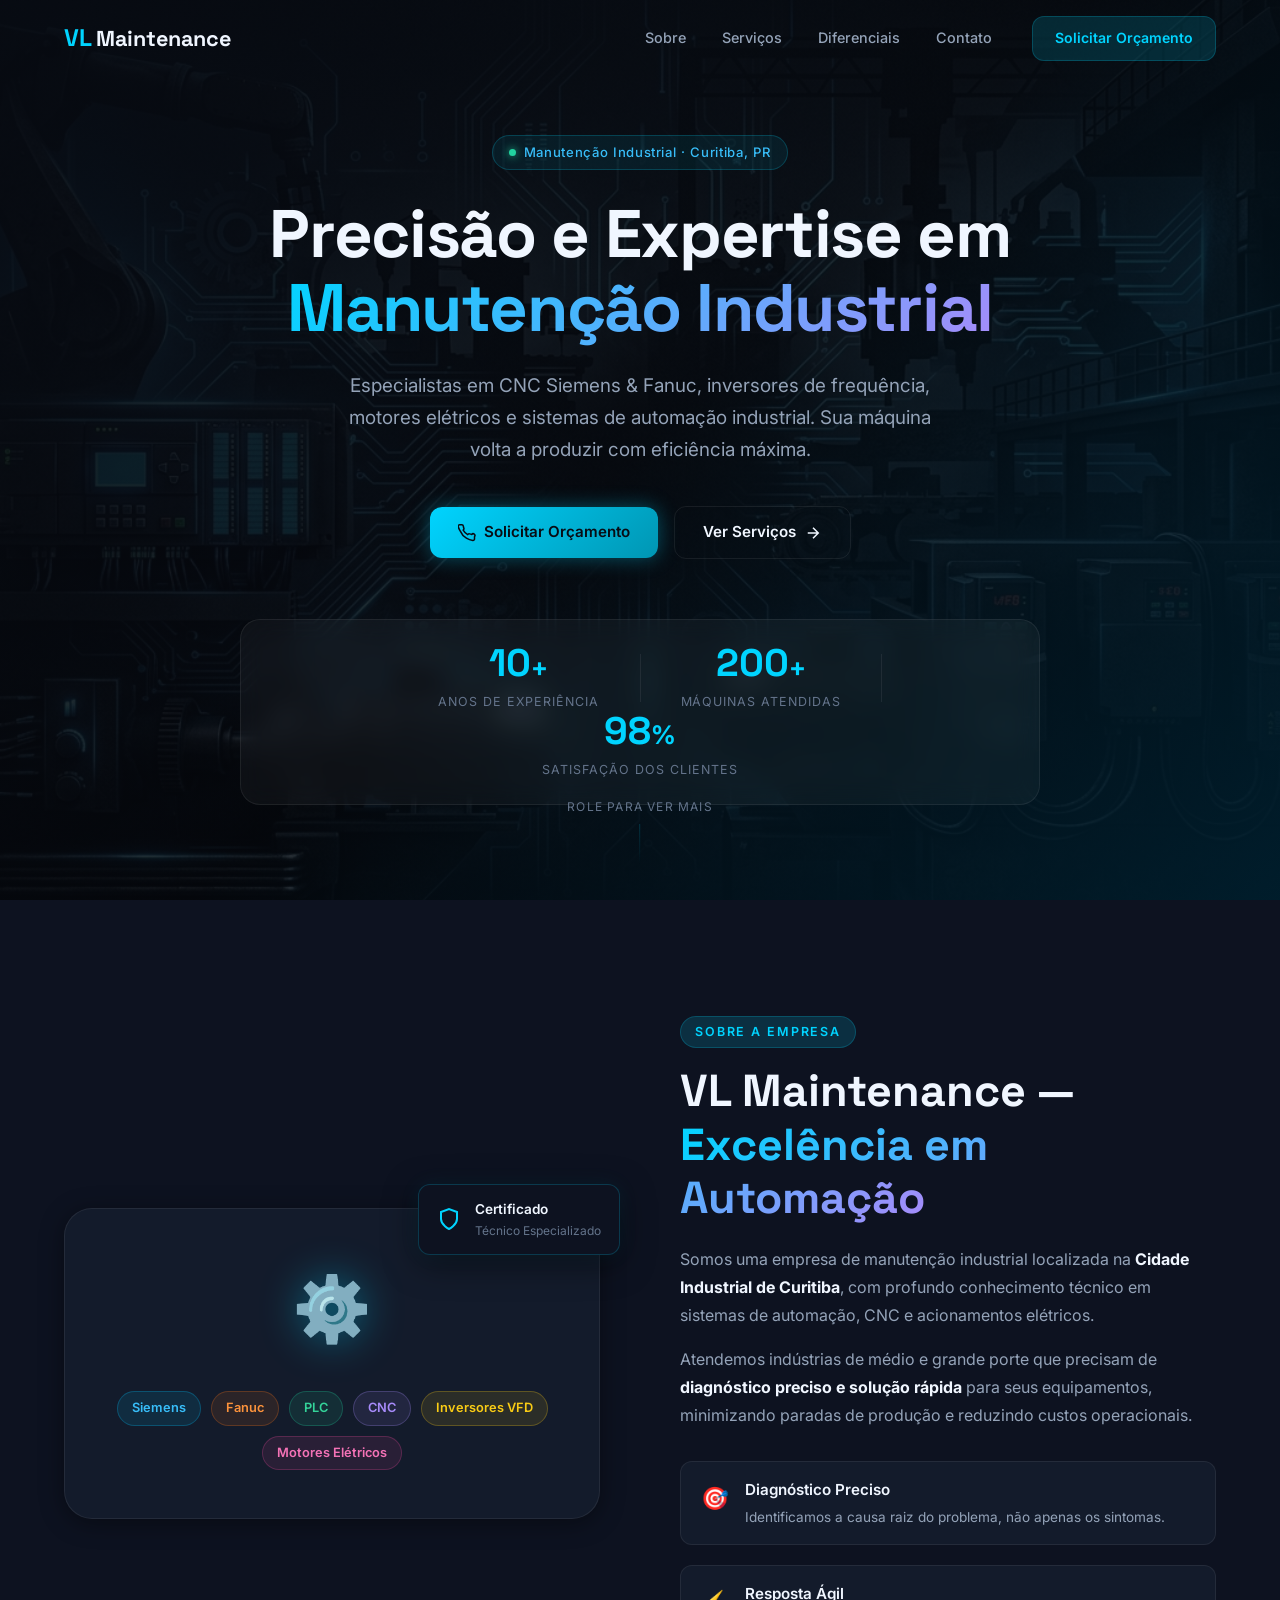
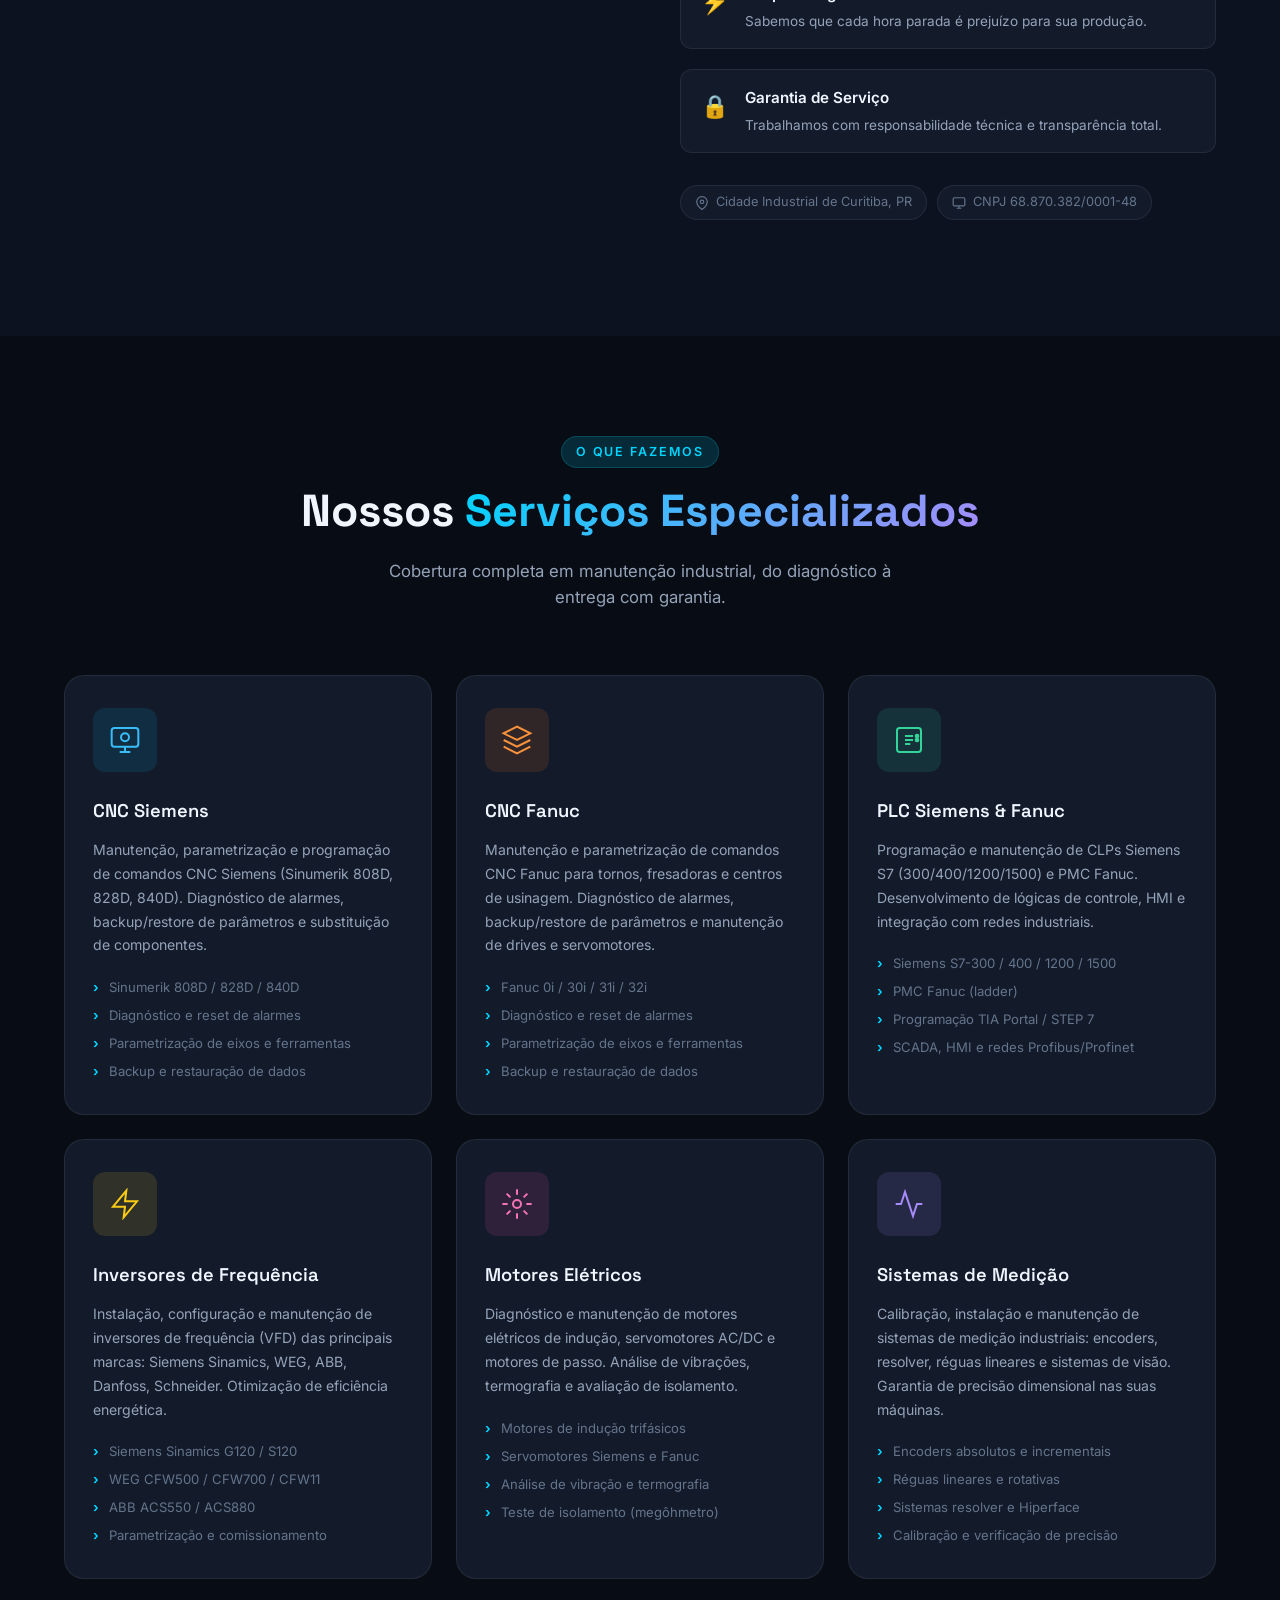
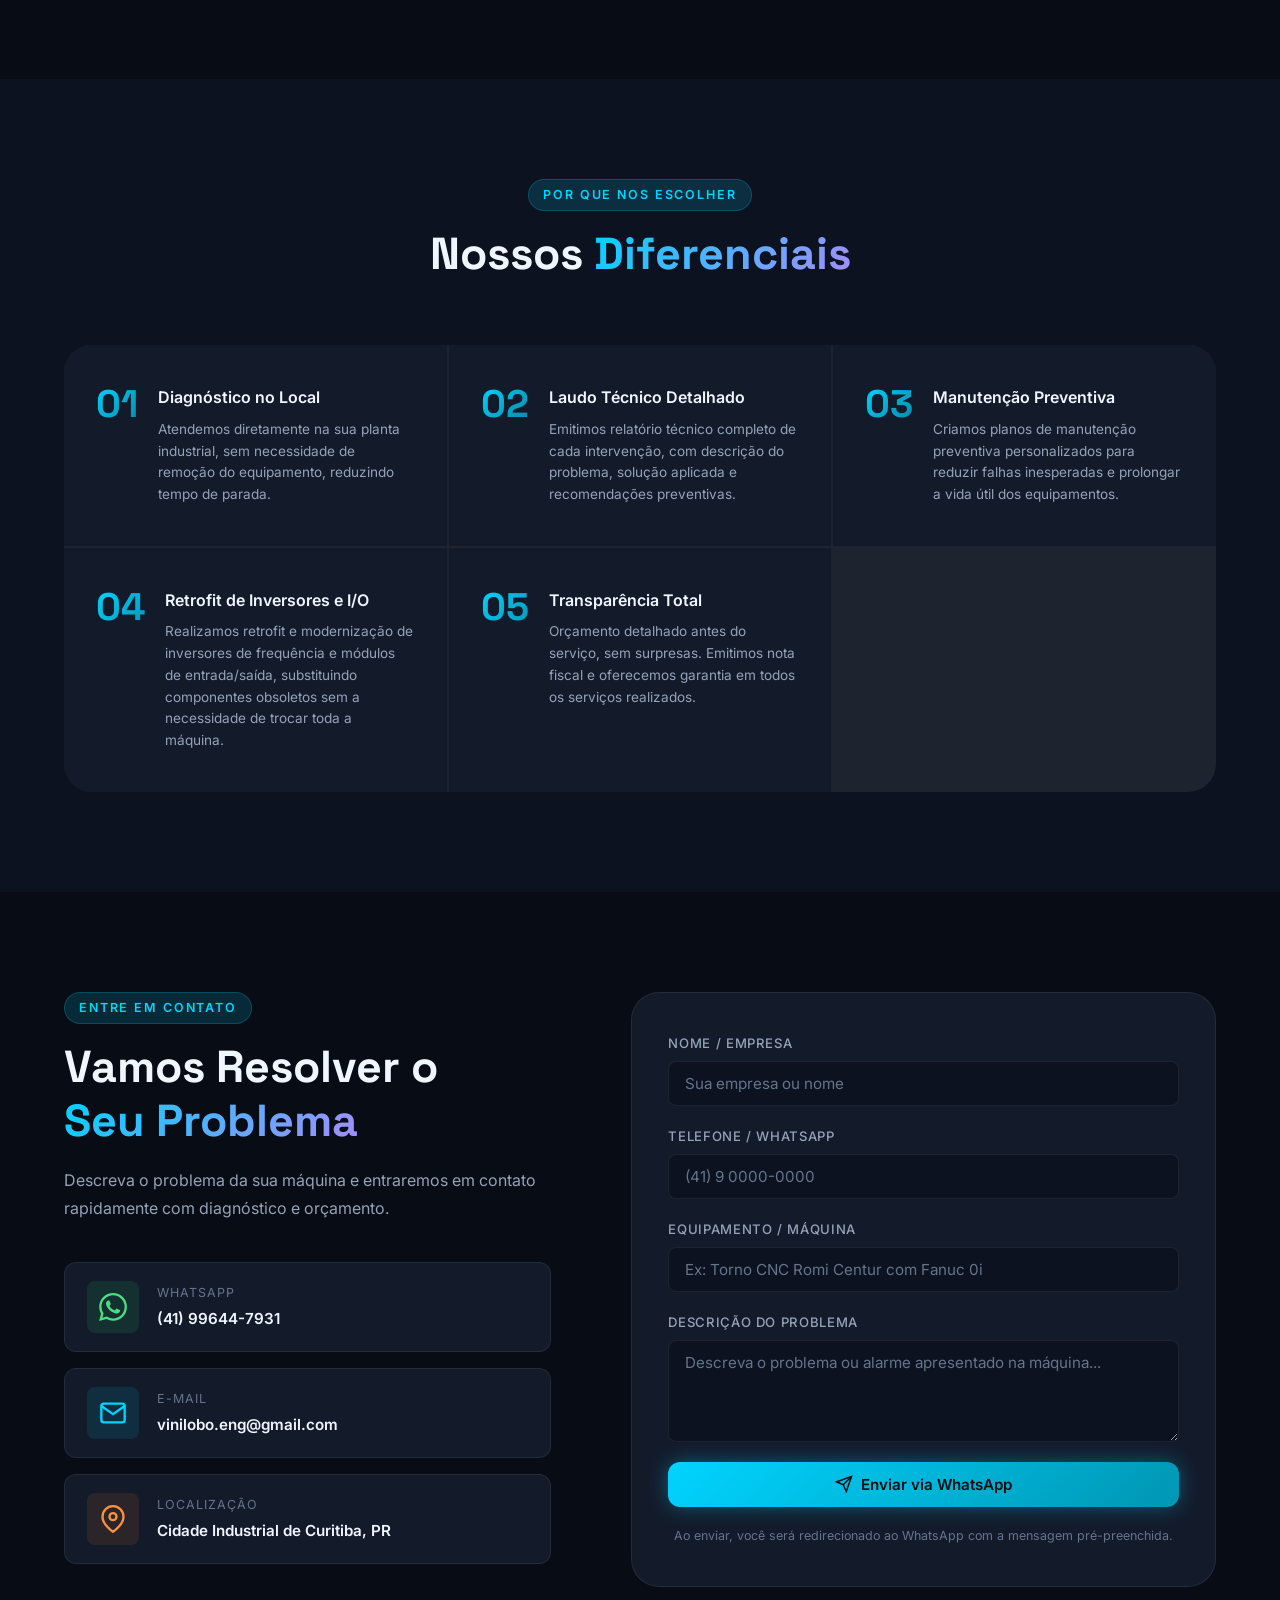
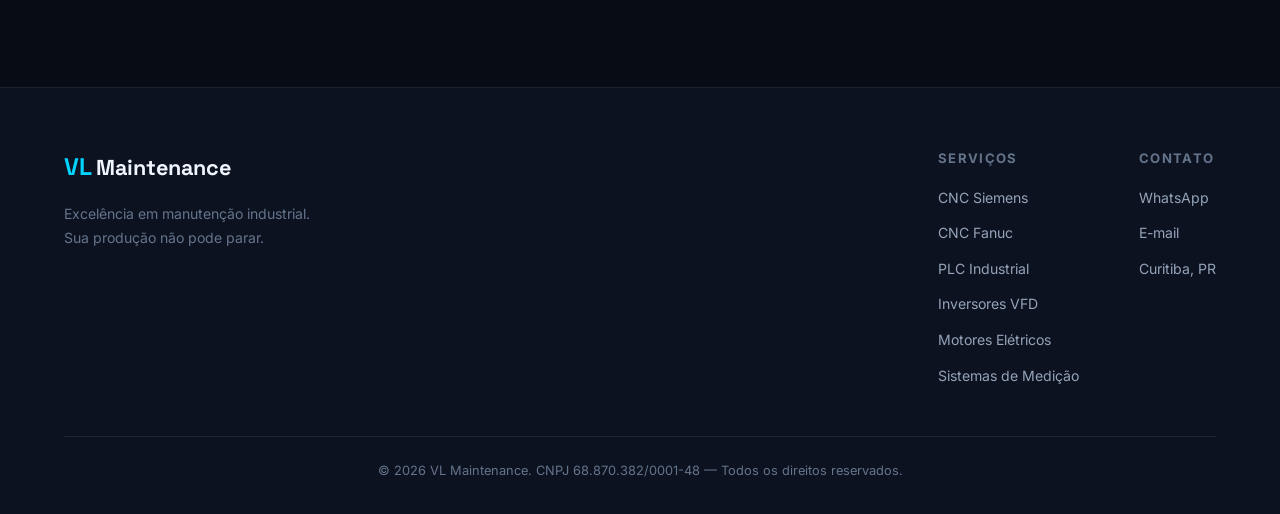
==== index.html @ c170f397 "Add files via upload" ====
<!DOCTYPE html>
<html lang="pt-BR">
<head>
  <meta charset="UTF-8" />
  <meta name="viewport" content="width=device-width, initial-scale=1.0" />
  <title>VL Maintenance | Manutenção Industrial Especializada em Curitiba</title>
  <meta name="description" content="VL Maintenance oferece manutenção industrial especializada em Curitiba-PR: CNC Siemens e Fanuc, inversores de frequência, motores elétricos, sistemas de medição e PLCs industriais." />
  <link rel="preconnect" href="https://fonts.googleapis.com" />
  <link rel="preconnect" href="https://fonts.gstatic.com" crossorigin />
  <link href="https://fonts.googleapis.com/css2?family=Inter:wght@300;400;500;600;700;800;900&family=Space+Grotesk:wght@400;500;600;700&display=swap" rel="stylesheet" />
  <link rel="stylesheet" href="style.css" />
</head>
<body>

  <!-- ===== NAVBAR ===== -->
  <nav id="navbar" class="navbar">
    <div class="nav-container">
      <a href="#home" class="nav-logo">
        <span class="logo-vl">VL</span><span class="logo-maintenance">Maintenance</span>
      </a>
      <ul class="nav-links" id="nav-links">
        <li><a href="#sobre" class="nav-link">Sobre</a></li>
        <li><a href="#servicos" class="nav-link">Serviços</a></li>
        <li><a href="#diferenciais" class="nav-link">Diferenciais</a></li>
        <li><a href="#contato" class="nav-link">Contato</a></li>
      </ul>
      <a href="#contato" class="btn btn-nav">Solicitar Orçamento</a>
      <button class="hamburger" id="hamburger" aria-label="Menu">
        <span></span><span></span><span></span>
      </button>
    </div>
  </nav>

  <!-- ===== HERO ===== -->
  <section id="home" class="hero">
    <div class="hero-bg"></div>
    <div class="hero-overlay"></div>
    <div class="hero-particles" id="particles"></div>
    <div class="hero-content">
      <div class="hero-badge">
        <span class="badge-dot"></span>
        Manutenção Industrial · Curitiba, PR
      </div>
      <h1 class="hero-title">
        Precisão e Expertise em<br />
        <span class="gradient-text">Manutenção Industrial</span>
      </h1>
      <p class="hero-subtitle">
        Especialistas em CNC Siemens &amp; Fanuc, inversores de frequência, motores elétricos
        e sistemas de automação industrial. Sua máquina volta a produzir com eficiência máxima.
      </p>
      <div class="hero-cta">
        <a href="#contato" class="btn btn-primary" id="btn-orcamento">
          <svg width="18" height="18" viewBox="0 0 24 24" fill="none" stroke="currentColor" stroke-width="2"><path d="M22 16.92v3a2 2 0 01-2.18 2 19.79 19.79 0 01-8.63-3.07A19.5 19.5 0 013.07 9.5 19.79 19.79 0 01.14 3.07 2 2 0 012.11 1h3a2 2 0 012 1.72c.127.96.361 1.903.7 2.81a2 2 0 01-.45 2.11L6.91 8.09a16 16 0 006 6l.45-.45a2 2 0 012.11-.45c.907.339 1.85.573 2.81.7A2 2 0 0122 16.92z"/></svg>
          Solicitar Orçamento
        </a>
        <a href="#servicos" class="btn btn-ghost" id="btn-servicos">
          Ver Serviços
          <svg width="18" height="18" viewBox="0 0 24 24" fill="none" stroke="currentColor" stroke-width="2"><path d="M5 12h14M12 5l7 7-7 7"/></svg>
        </a>
      </div>
      <div class="hero-stats">
        <div class="stat-item">
          <span class="stat-number" data-target="10">0</span><span class="stat-suffix">+</span>
          <span class="stat-label">Anos de Experiência</span>
        </div>
        <div class="stat-divider"></div>
        <div class="stat-item">
          <span class="stat-number" data-target="200">0</span><span class="stat-suffix">+</span>
          <span class="stat-label">Máquinas Atendidas</span>
        </div>
        <div class="stat-divider"></div>
        <div class="stat-item">
          <span class="stat-number" data-target="98">0</span><span class="stat-suffix">%</span>
          <span class="stat-label">Satisfação dos Clientes</span>
        </div>
      </div>
    </div>
    <div class="hero-scroll-indicator">
      <span>Role para ver mais</span>
      <div class="scroll-arrow"></div>
    </div>
  </section>

  <!-- ===== SOBRE ===== -->
  <section id="sobre" class="section sobre-section">
    <div class="container">
      <div class="sobre-grid">
        <div class="sobre-visual">
          <div class="sobre-card-main">
            <div class="sobre-icon-big">⚙️</div>
            <div class="sobre-expertise-tags">
              <span class="tag tag-siemens">Siemens</span>
              <span class="tag tag-fanuc">Fanuc</span>
              <span class="tag tag-plc">PLC</span>
              <span class="tag tag-cnc">CNC</span>
              <span class="tag tag-vfd">Inversores VFD</span>
              <span class="tag tag-motor">Motores Elétricos</span>
            </div>
          </div>
          <div class="sobre-card-floating card-float-1">
            <svg width="24" height="24" viewBox="0 0 24 24" fill="none" stroke="#00d4ff" stroke-width="2"><path d="M12 22s8-4 8-10V5l-8-3-8 3v7c0 6 8 10 8 10z"/></svg>
            <div>
              <div class="float-title">Certificado</div>
              <div class="float-sub">Técnico Especializado</div>
            </div>
          </div>

        </div>

        <div class="sobre-content">
          <div class="section-label">Sobre a Empresa</div>
          <h2 class="section-title">VL Maintenance —<br /><span class="gradient-text">Excelência em Automação</span></h2>
          <p class="sobre-text">
            Somos uma empresa de manutenção industrial localizada na <strong>Cidade Industrial de Curitiba</strong>, 
            com profundo conhecimento técnico em sistemas de automação, CNC e acionamentos elétricos.
          </p>
          <p class="sobre-text">
            Atendemos indústrias de médio e grande porte que precisam de <strong>diagnóstico preciso e solução rápida</strong>
            para seus equipamentos, minimizando paradas de produção e reduzindo custos operacionais.
          </p>
          <div class="sobre-pilares">
            <div class="pilar">
              <div class="pilar-icon">🎯</div>
              <div>
                <div class="pilar-title">Diagnóstico Preciso</div>
                <div class="pilar-text">Identificamos a causa raiz do problema, não apenas os sintomas.</div>
              </div>
            </div>
            <div class="pilar">
              <div class="pilar-icon">⚡</div>
              <div>
                <div class="pilar-title">Resposta Ágil</div>
                <div class="pilar-text">Sabemos que cada hora parada é prejuízo para sua produção.</div>
              </div>
            </div>
            <div class="pilar">
              <div class="pilar-icon">🔒</div>
              <div>
                <div class="pilar-title">Garantia de Serviço</div>
                <div class="pilar-text">Trabalhamos com responsabilidade técnica e transparência total.</div>
              </div>
            </div>
          </div>
          <div class="sobre-info">
            <div class="info-chip">
              <svg width="14" height="14" viewBox="0 0 24 24" fill="none" stroke="currentColor" stroke-width="2"><path d="M21 10c0 7-9 13-9 13s-9-6-9-13a9 9 0 0118 0z"/><circle cx="12" cy="10" r="3"/></svg>
              Cidade Industrial de Curitiba, PR
            </div>
            <div class="info-chip">
              <svg width="14" height="14" viewBox="0 0 24 24" fill="none" stroke="currentColor" stroke-width="2"><rect x="2" y="3" width="20" height="14" rx="2"/><path d="M8 21h8M12 17v4"/></svg>
              CNPJ 68.870.382/0001-48
            </div>
          </div>
        </div>
      </div>
    </div>
  </section>

  <!-- ===== SERVIÇOS ===== -->
  <section id="servicos" class="section servicos-section">
    <div class="container">
      <div class="section-header">
        <div class="section-label">O Que Fazemos</div>
        <h2 class="section-title">Nossos <span class="gradient-text">Serviços Especializados</span></h2>
        <p class="section-desc">Cobertura completa em manutenção industrial, do diagnóstico à entrega com garantia.</p>
      </div>

      <div class="servicos-grid">

        <div class="servico-card" id="card-cnc-siemens">
          <div class="servico-icon-wrap siemens-color">
            <svg width="32" height="32" viewBox="0 0 24 24" fill="none" stroke="currentColor" stroke-width="1.5"><rect x="2" y="3" width="20" height="14" rx="2"/><path d="M8 21h8M12 17v4"/><circle cx="12" cy="10" r="3"/></svg>
          </div>
          <h3 class="servico-title">CNC Siemens</h3>
          <p class="servico-desc">Manutenção, parametrização e programação de comandos CNC Siemens (Sinumerik 808D, 828D, 840D). Diagnóstico de alarmes, backup/restore de parâmetros e substituição de componentes.</p>
          <ul class="servico-list">
            <li>Sinumerik 808D / 828D / 840D</li>
            <li>Diagnóstico e reset de alarmes</li>
            <li>Parametrização de eixos e ferramentas</li>
            <li>Backup e restauração de dados</li>
          </ul>
        </div>

        <div class="servico-card" id="card-cnc-fanuc">
          <div class="servico-icon-wrap fanuc-color">
            <svg width="32" height="32" viewBox="0 0 24 24" fill="none" stroke="currentColor" stroke-width="1.5"><path d="M12 2L2 7l10 5 10-5-10-5zM2 17l10 5 10-5M2 12l10 5 10-5"/></svg>
          </div>
          <h3 class="servico-title">CNC Fanuc</h3>
          <p class="servico-desc">Manutenção e parametrização de comandos CNC Fanuc para tornos, fresadoras e centros de usinagem. Diagnóstico de alarmes, backup/restore de parâmetros e manutenção de drives e servomotores.</p>
          <ul class="servico-list">
            <li>Fanuc 0i / 30i / 31i / 32i</li>
            <li>Diagnóstico e reset de alarmes</li>
            <li>Parametrização de eixos e ferramentas</li>
            <li>Backup e restauração de dados</li>
          </ul>
        </div>

        <div class="servico-card" id="card-plc">
          <div class="servico-icon-wrap plc-color">
            <svg width="32" height="32" viewBox="0 0 24 24" fill="none" stroke="currentColor" stroke-width="1.5"><rect x="3" y="3" width="18" height="18" rx="2"/><path d="M9 9h6M9 12h6M9 15h4"/><circle cx="18" cy="9" r="1" fill="currentColor"/><circle cx="18" cy="12" r="1" fill="currentColor"/></svg>
          </div>
          <h3 class="servico-title">PLC Siemens &amp; Fanuc</h3>
          <p class="servico-desc">Programação e manutenção de CLPs Siemens S7 (300/400/1200/1500) e PMC Fanuc. Desenvolvimento de lógicas de controle, HMI e integração com redes industriais.</p>
          <ul class="servico-list">
            <li>Siemens S7-300 / 400 / 1200 / 1500</li>
            <li>PMC Fanuc (ladder)</li>
            <li>Programação TIA Portal / STEP 7</li>
            <li>SCADA, HMI e redes Profibus/Profinet</li>
          </ul>
        </div>

        <div class="servico-card" id="card-inversor">
          <div class="servico-icon-wrap inversor-color">
            <svg width="32" height="32" viewBox="0 0 24 24" fill="none" stroke="currentColor" stroke-width="1.5"><path d="M13 2L3 14h9l-1 8 10-12h-9l1-8z"/></svg>
          </div>
          <h3 class="servico-title">Inversores de Frequência</h3>
          <p class="servico-desc">Instalação, configuração e manutenção de inversores de frequência (VFD) das principais marcas: Siemens Sinamics, WEG, ABB, Danfoss, Schneider. Otimização de eficiência energética.</p>
          <ul class="servico-list">
            <li>Siemens Sinamics G120 / S120</li>
            <li>WEG CFW500 / CFW700 / CFW11</li>
            <li>ABB ACS550 / ACS880</li>
            <li>Parametrização e comissionamento</li>
          </ul>
        </div>

        <div class="servico-card" id="card-motor">
          <div class="servico-icon-wrap motor-color">
            <svg width="32" height="32" viewBox="0 0 24 24" fill="none" stroke="currentColor" stroke-width="1.5"><circle cx="12" cy="12" r="3"/><path d="M12 1v4M12 19v4M4.22 4.22l2.83 2.83M16.95 16.95l2.83 2.83M1 12h4M19 12h4M4.22 19.78l2.83-2.83M16.95 7.05l2.83-2.83"/></svg>
          </div>
          <h3 class="servico-title">Motores Elétricos</h3>
          <p class="servico-desc">Diagnóstico e manutenção de motores elétricos de indução, servomotores AC/DC e motores de passo. Análise de vibrações, termografia e avaliação de isolamento.</p>
          <ul class="servico-list">
            <li>Motores de indução trifásicos</li>
            <li>Servomotores Siemens e Fanuc</li>
            <li>Análise de vibração e termografia</li>
            <li>Teste de isolamento (megôhmetro)</li>
          </ul>
        </div>

        <div class="servico-card" id="card-medicao">
          <div class="servico-icon-wrap medicao-color">
            <svg width="32" height="32" viewBox="0 0 24 24" fill="none" stroke="currentColor" stroke-width="1.5"><polyline points="22 12 18 12 15 21 9 3 6 12 2 12"/></svg>
          </div>
          <h3 class="servico-title">Sistemas de Medição</h3>
          <p class="servico-desc">Calibração, instalação e manutenção de sistemas de medição industriais: encoders, resolver, réguas lineares e sistemas de visão. Garantia de precisão dimensional nas suas máquinas.</p>
          <ul class="servico-list">
            <li>Encoders absolutos e incrementais</li>
            <li>Réguas lineares e rotativas</li>
            <li>Sistemas resolver e Hiperface</li>
            <li>Calibração e verificação de precisão</li>
          </ul>
        </div>

      </div>
    </div>
  </section>

  <!-- ===== DIFERENCIAIS ===== -->
  <section id="diferenciais" class="section diferenciais-section">
    <div class="container">
      <div class="section-header">
        <div class="section-label">Por Que Nos Escolher</div>
        <h2 class="section-title">Nossos <span class="gradient-text">Diferenciais</span></h2>
      </div>
      <div class="diferenciais-grid">
        <div class="diferencial-item" id="dif-1">
          <div class="dif-number">01</div>
          <div class="dif-content">
            <h3>Diagnóstico no Local</h3>
            <p>Atendemos diretamente na sua planta industrial, sem necessidade de remoção do equipamento, reduzindo tempo de parada.</p>
          </div>
        </div>
        <div class="diferencial-item" id="dif-2">
          <div class="dif-number">02</div>
          <div class="dif-content">
            <h3>Laudo Técnico Detalhado</h3>
            <p>Emitimos relatório técnico completo de cada intervenção, com descrição do problema, solução aplicada e recomendações preventivas.</p>
          </div>
        </div>
        <div class="diferencial-item" id="dif-3">
          <div class="dif-number">03</div>
          <div class="dif-content">
            <h3>Manutenção Preventiva</h3>
            <p>Criamos planos de manutenção preventiva personalizados para reduzir falhas inesperadas e prolongar a vida útil dos equipamentos.</p>
          </div>
        </div>
        <div class="diferencial-item" id="dif-4">
          <div class="dif-number">04</div>
          <div class="dif-content">
            <h3>Retrofit de Inversores e I/O</h3>
            <p>Realizamos retrofit e modernização de inversores de frequência e módulos de entrada/saída, substituindo componentes obsoletos sem a necessidade de trocar toda a máquina.</p>
          </div>
        </div>
        <div class="diferencial-item" id="dif-5">
          <div class="dif-number">05</div>
          <div class="dif-content">
            <h3>Transparência Total</h3>
            <p>Orçamento detalhado antes do serviço, sem surpresas. Emitimos nota fiscal e oferecemos garantia em todos os serviços realizados.</p>
          </div>
        </div>
      </div>
    </div>
  </section>

  <!-- ===== CONTATO ===== -->
  <section id="contato" class="section contato-section">
    <div class="container">
      <div class="contato-grid">
        <div class="contato-info">
          <div class="section-label">Entre em Contato</div>
          <h2 class="section-title">Vamos Resolver o<br /><span class="gradient-text">Seu Problema</span></h2>
          <p class="contato-desc">Descreva o problema da sua máquina e entraremos em contato rapidamente com diagnóstico e orçamento.</p>

          <div class="contato-cards">
            <a href="https://wa.me/5541996447931" id="whatsapp-link" target="_blank" rel="noopener" class="contato-card contato-whatsapp">
              <div class="contato-card-icon">
                <svg width="28" height="28" viewBox="0 0 24 24" fill="currentColor"><path d="M17.472 14.382c-.297-.149-1.758-.867-2.03-.967-.273-.099-.471-.148-.67.15-.197.297-.767.966-.94 1.164-.173.199-.347.223-.644.075-.297-.15-1.255-.463-2.39-1.475-.883-.788-1.48-1.761-1.653-2.059-.173-.297-.018-.458.13-.606.134-.133.298-.347.446-.52.149-.174.198-.298.298-.497.099-.198.05-.371-.025-.52-.075-.149-.669-1.612-.916-2.207-.242-.579-.487-.5-.669-.51-.173-.008-.371-.01-.57-.01-.198 0-.52.074-.792.372-.272.297-1.04 1.016-1.04 2.479 0 1.462 1.065 2.875 1.213 3.074.149.198 2.096 3.2 5.077 4.487.709.306 1.262.489 1.694.625.712.227 1.36.195 1.871.118.571-.085 1.758-.719 2.006-1.413.248-.694.248-1.289.173-1.413-.074-.124-.272-.198-.57-.347m-5.421 7.403h-.004a9.87 9.87 0 01-5.031-1.378l-.361-.214-3.741.982.998-3.648-.235-.374a9.86 9.86 0 01-1.51-5.26c.001-5.45 4.436-9.884 9.888-9.884 2.64 0 5.122 1.03 6.988 2.898a9.825 9.825 0 012.893 6.994c-.003 5.45-4.437 9.884-9.885 9.884m8.413-18.297A11.815 11.815 0 0012.05 0C5.495 0 .16 5.335.157 11.892c0 2.096.547 4.142 1.588 5.945L.057 24l6.305-1.654a11.882 11.882 0 005.683 1.448h.005c6.554 0 11.89-5.335 11.893-11.893a11.821 11.821 0 00-3.48-8.413z"/></svg>
              </div>
              <div>
                <div class="contato-card-title">WhatsApp</div>
                <div class="contato-card-value">(41) 99644-7931</div>
              </div>
            </a>

            <a href="mailto:vinilobo.eng@gmail.com" id="email-link" class="contato-card contato-email">
              <div class="contato-card-icon">
                <svg width="28" height="28" viewBox="0 0 24 24" fill="none" stroke="currentColor" stroke-width="2"><path d="M4 4h16c1.1 0 2 .9 2 2v12c0 1.1-.9 2-2 2H4c-1.1 0-2-.9-2-2V6c0-1.1.9-2 2-2z"/><polyline points="22,6 12,13 2,6"/></svg>
              </div>
              <div>
                <div class="contato-card-title">E-mail</div>
                <div class="contato-card-value">vinilobo.eng@gmail.com</div>
              </div>
            </a>

            <div class="contato-card contato-local" id="card-local">
              <div class="contato-card-icon">
                <svg width="28" height="28" viewBox="0 0 24 24" fill="none" stroke="currentColor" stroke-width="2"><path d="M21 10c0 7-9 13-9 13s-9-6-9-13a9 9 0 0118 0z"/><circle cx="12" cy="10" r="3"/></svg>
              </div>
              <div>
                <div class="contato-card-title">Localização</div>
                <div class="contato-card-value">Cidade Industrial de Curitiba, PR</div>
              </div>
            </div>
          </div>
        </div>

        <div class="contato-form-wrap">
          <form class="contato-form" id="contato-form">
            <div class="form-group">
              <label for="nome">Nome / Empresa</label>
              <input type="text" id="nome" name="nome" placeholder="Sua empresa ou nome" required />
            </div>
            <div class="form-group">
              <label for="telefone">Telefone / WhatsApp</label>
              <input type="tel" id="telefone" name="telefone" placeholder="(41) 9 0000-0000" required />
            </div>
            <div class="form-group">
              <label for="maquina">Equipamento / Máquina</label>
              <input type="text" id="maquina" name="maquina" placeholder="Ex: Torno CNC Romi Centur com Fanuc 0i" />
            </div>
            <div class="form-group">
              <label for="descricao">Descrição do Problema</label>
              <textarea id="descricao" name="descricao" rows="4" placeholder="Descreva o problema ou alarme apresentado na máquina..." required></textarea>
            </div>
            <button type="submit" class="btn btn-primary btn-full" id="btn-enviar">
              <svg width="18" height="18" viewBox="0 0 24 24" fill="none" stroke="currentColor" stroke-width="2"><line x1="22" y1="2" x2="11" y2="13"/><polygon points="22 2 15 22 11 13 2 9 22 2"/></svg>
              Enviar via WhatsApp
            </button>
            <p class="form-note">Ao enviar, você será redirecionado ao WhatsApp com a mensagem pré-preenchida.</p>
          </form>
        </div>
      </div>
    </div>
  </section>

  <!-- ===== FOOTER ===== -->
  <footer class="footer">
    <div class="container">
      <div class="footer-grid">
        <div class="footer-brand">
          <div class="nav-logo">
            <span class="logo-vl">VL</span><span class="logo-maintenance">Maintenance</span>
          </div>
          <p class="footer-tagline">Excelência em manutenção industrial.<br />Sua produção não pode parar.</p>
        </div>
        <div class="footer-links">
          <div class="footer-col">
            <h4>Serviços</h4>
            <ul>
              <li><a href="#card-cnc-siemens">CNC Siemens</a></li>
              <li><a href="#card-cnc-fanuc">CNC Fanuc</a></li>
              <li><a href="#card-plc">PLC Industrial</a></li>
              <li><a href="#card-inversor">Inversores VFD</a></li>
              <li><a href="#card-motor">Motores Elétricos</a></li>
              <li><a href="#card-medicao">Sistemas de Medição</a></li>
            </ul>
          </div>
          <div class="footer-col">
            <h4>Contato</h4>
            <ul>
              <li><a href="https://wa.me/5541996447931" target="_blank" rel="noopener">WhatsApp</a></li>
              <li><a href="mailto:vinilobo.eng@gmail.com">E-mail</a></li>
              <li><span>Curitiba, PR</span></li>
            </ul>
          </div>
        </div>
      </div>
      <div class="footer-bottom">
        <p>© 2026 VL Maintenance. CNPJ 68.870.382/0001-48 — Todos os direitos reservados.</p>
      </div>
    </div>
  </footer>

  <script src="script.js"></script>
</body>
</html>
---- style.css ----
/* ============================================================
   VL Maintenance — style.css
   Design System: Dark Industrial + Electric Blue
   ============================================================ */

/* ---- Google Fonts & CSS Variables ---- */
@import url('https://fonts.googleapis.com/css2?family=Inter:wght@300;400;500;600;700;800;900&family=Space+Grotesk:wght@400;500;600;700&display=swap');

:root {
  --bg-900: #080c14;
  --bg-800: #0d1220;
  --bg-700: #111827;
  --bg-600: #1a2233;
  --bg-card: #131b2b;
  --bg-card-hover: #1a2540;

  --blue-400: #38bdf8;
  --blue-500: #00d4ff;
  --blue-600: #0096b3;
  --blue-glow: rgba(0, 212, 255, 0.15);
  --blue-glow-strong: rgba(0, 212, 255, 0.3);

  --accent-orange: #f97316;
  --accent-green: #22d3a0;
  --accent-purple: #a78bfa;

  --text-primary: #f0f6ff;
  --text-secondary: #94a3b8;
  --text-muted: #64748b;

  --border: rgba(255,255,255,0.07);
  --border-blue: rgba(0, 212, 255, 0.2);

  --radius-sm: 8px;
  --radius-md: 12px;
  --radius-lg: 20px;
  --radius-xl: 28px;

  --shadow-card: 0 4px 24px rgba(0,0,0,0.4);
  --shadow-blue: 0 0 40px rgba(0, 212, 255, 0.12);

  --transition: all 0.3s cubic-bezier(0.4, 0, 0.2, 1);

  --font-body: 'Inter', sans-serif;
  --font-heading: 'Space Grotesk', sans-serif;
}

/* ---- Reset & Base ---- */
*, *::before, *::after { box-sizing: border-box; margin: 0; padding: 0; }
html { scroll-behavior: smooth; }

body {
  font-family: var(--font-body);
  background-color: var(--bg-900);
  color: var(--text-primary);
  line-height: 1.6;
  overflow-x: hidden;
  -webkit-font-smoothing: antialiased;
}

a { color: inherit; text-decoration: none; }
ul { list-style: none; }
img { max-width: 100%; display: block; }

/* ============================================================
   UTILITIES
   ============================================================ */
.container {
  max-width: 1200px;
  margin: 0 auto;
  padding: 0 24px;
}

.section {
  padding: 100px 0;
}

.gradient-text {
  background: linear-gradient(135deg, var(--blue-500) 0%, var(--accent-purple) 100%);
  -webkit-background-clip: text;
  -webkit-text-fill-color: transparent;
  background-clip: text;
}

.section-label {
  display: inline-block;
  font-size: 0.78rem;
  font-weight: 600;
  letter-spacing: 0.15em;
  text-transform: uppercase;
  color: var(--blue-500);
  background: var(--blue-glow);
  border: 1px solid var(--border-blue);
  border-radius: 100px;
  padding: 5px 14px;
  margin-bottom: 16px;
}

.section-title {
  font-family: var(--font-heading);
  font-size: clamp(2rem, 4vw, 2.8rem);
  font-weight: 700;
  line-height: 1.2;
  color: var(--text-primary);
  margin-bottom: 20px;
}

.section-desc {
  font-size: 1.05rem;
  color: var(--text-secondary);
  max-width: 560px;
}

.section-header {
  text-align: center;
  margin-bottom: 64px;
}
.section-header .section-desc { margin: 0 auto; }

/* ============================================================
   BUTTONS
   ============================================================ */
.btn {
  display: inline-flex;
  align-items: center;
  gap: 8px;
  padding: 13px 28px;
  border-radius: var(--radius-md);
  font-family: var(--font-body);
  font-size: 0.95rem;
  font-weight: 600;
  cursor: pointer;
  border: none;
  transition: var(--transition);
  text-decoration: none;
}

.btn-primary {
  background: linear-gradient(135deg, var(--blue-500), var(--blue-600));
  color: var(--bg-900);
  box-shadow: 0 0 20px rgba(0, 212, 255, 0.35);
}
.btn-primary:hover {
  transform: translateY(-2px);
  box-shadow: 0 0 35px rgba(0, 212, 255, 0.55);
}

.btn-ghost {
  background: transparent;
  color: var(--text-primary);
  border: 1px solid var(--border);
}
.btn-ghost:hover {
  background: var(--bg-600);
  border-color: var(--border-blue);
  transform: translateY(-2px);
}

.btn-nav {
  background: var(--blue-glow);
  border: 1px solid var(--border-blue);
  color: var(--blue-500);
  padding: 10px 22px;
  font-size: 0.88rem;
}
.btn-nav:hover {
  background: rgba(0, 212, 255, 0.25);
}

.btn-full { width: 100%; justify-content: center; }

/* ============================================================
   NAVBAR
   ============================================================ */
.navbar {
  position: fixed;
  top: 0; left: 0; right: 0;
  z-index: 1000;
  padding: 16px 0;
  transition: var(--transition);
}

.navbar.scrolled {
  background: rgba(8, 12, 20, 0.9);
  backdrop-filter: blur(20px);
  -webkit-backdrop-filter: blur(20px);
  border-bottom: 1px solid var(--border);
  padding: 12px 0;
}

.nav-container {
  max-width: 1200px;
  margin: 0 auto;
  padding: 0 24px;
  display: flex;
  align-items: center;
  gap: 40px;
}

.nav-logo {
  display: flex;
  align-items: baseline;
  gap: 4px;
  font-family: var(--font-heading);
  font-weight: 700;
  font-size: 1.35rem;
  flex-shrink: 0;
}
.logo-vl {
  color: var(--blue-500);
  font-size: 1.5rem;
}
.logo-maintenance { color: var(--text-primary); }

.nav-links {
  display: flex;
  align-items: center;
  gap: 36px;
  margin-left: auto;
}

.nav-link {
  font-size: 0.9rem;
  font-weight: 500;
  color: var(--text-secondary);
  transition: var(--transition);
  position: relative;
}
.nav-link::after {
  content: '';
  position: absolute;
  bottom: -4px; left: 0; right: 0;
  height: 2px;
  background: var(--blue-500);
  transform: scaleX(0);
  transition: transform 0.3s;
}
.nav-link:hover { color: var(--text-primary); }
.nav-link:hover::after { transform: scaleX(1); }

.hamburger {
  display: none;
  flex-direction: column;
  gap: 5px;
  background: none;
  border: none;
  cursor: pointer;
  padding: 4px;
  margin-left: auto;
}
.hamburger span {
  display: block;
  width: 24px;
  height: 2px;
  background: var(--text-primary);
  border-radius: 2px;
  transition: var(--transition);
}

/* ============================================================
   HERO
   ============================================================ */
.hero {
  min-height: 100vh;
  display: flex;
  align-items: center;
  justify-content: center;
  position: relative;
  overflow: hidden;
  padding: 120px 24px 80px;
}

.hero-bg {
  position: absolute;
  inset: 0;
  background-image: url('hero_bg.jpg');
  background-size: cover;
  background-position: center;
  filter: saturate(0.7) brightness(0.35);
  transform: scale(1.05);
  animation: heroZoom 20s ease-in-out infinite alternate;
}

@keyframes heroZoom {
  from { transform: scale(1.05); }
  to   { transform: scale(1.12); }
}

.hero-overlay {
  position: absolute;
  inset: 0;
  background: linear-gradient(
    135deg,
    rgba(8, 12, 20, 0.85) 0%,
    rgba(8, 12, 20, 0.5) 50%,
    rgba(0, 40, 60, 0.7) 100%
  );
}

.hero-particles {
  position: absolute;
  inset: 0;
  pointer-events: none;
}

.particle {
  position: absolute;
  width: 2px;
  height: 2px;
  background: var(--blue-500);
  border-radius: 50%;
  opacity: 0;
  animation: particleFloat linear infinite;
}

@keyframes particleFloat {
  0%   { opacity: 0; transform: translateY(0) scale(1); }
  10%  { opacity: 0.8; }
  90%  { opacity: 0.3; }
  100% { opacity: 0; transform: translateY(-80vh) scale(0.3); }
}

.hero-content {
  position: relative;
  z-index: 2;
  max-width: 800px;
  text-align: center;
}

.hero-badge {
  display: inline-flex;
  align-items: center;
  gap: 8px;
  font-size: 0.82rem;
  font-weight: 500;
  color: var(--blue-400);
  background: rgba(0, 212, 255, 0.08);
  border: 1px solid var(--border-blue);
  border-radius: 100px;
  padding: 6px 16px;
  margin-bottom: 28px;
  letter-spacing: 0.05em;
}

.badge-dot {
  width: 7px;
  height: 7px;
  background: var(--accent-green);
  border-radius: 50%;
  box-shadow: 0 0 8px var(--accent-green);
  animation: pulse 2s ease-in-out infinite;
}

@keyframes pulse {
  0%, 100% { transform: scale(1); opacity: 1; }
  50% { transform: scale(1.4); opacity: 0.7; }
}

.hero-title {
  font-family: var(--font-heading);
  font-size: clamp(2.4rem, 6vw, 4.2rem);
  font-weight: 800;
  line-height: 1.1;
  letter-spacing: -0.02em;
  margin-bottom: 24px;
  color: var(--text-primary);
}

.hero-subtitle {
  font-size: clamp(1rem, 2vw, 1.18rem);
  color: var(--text-secondary);
  max-width: 620px;
  margin: 0 auto 40px;
  line-height: 1.7;
}

.hero-cta {
  display: flex;
  align-items: center;
  justify-content: center;
  gap: 16px;
  flex-wrap: wrap;
  margin-bottom: 60px;
}

.hero-stats {
  display: flex;
  align-items: center;
  justify-content: center;
  gap: 0;
  background: rgba(255,255,255,0.04);
  border: 1px solid var(--border);
  border-radius: var(--radius-lg);
  padding: 24px 40px;
  backdrop-filter: blur(12px);
  flex-wrap: wrap;
}

.stat-item {
  padding: 0 40px;
  text-align: center;
}

.stat-number {
  font-family: var(--font-heading);
  font-size: 2.4rem;
  font-weight: 800;
  color: var(--blue-500);
  line-height: 1;
}
.stat-suffix {
  font-size: 1.6rem;
  font-weight: 700;
  color: var(--blue-500);
}

.stat-label {
  display: block;
  font-size: 0.78rem;
  color: var(--text-muted);
  margin-top: 4px;
  text-transform: uppercase;
  letter-spacing: 0.08em;
}

.stat-divider {
  width: 1px;
  height: 48px;
  background: var(--border);
}

.hero-scroll-indicator {
  position: absolute;
  bottom: 36px;
  left: 50%;
  transform: translateX(-50%);
  display: flex;
  flex-direction: column;
  align-items: center;
  gap: 8px;
  color: var(--text-muted);
  font-size: 0.75rem;
  letter-spacing: 0.1em;
  text-transform: uppercase;
  z-index: 2;
}

.scroll-arrow {
  width: 1px;
  height: 40px;
  background: linear-gradient(to bottom, var(--border-blue), transparent);
  animation: scrollPulse 2s ease-in-out infinite;
}

@keyframes scrollPulse {
  0%, 100% { opacity: 0.3; }
  50% { opacity: 1; }
}

/* ============================================================
   SOBRE
   ============================================================ */
.sobre-section {
  background: var(--bg-800);
}

.sobre-grid {
  display: grid;
  grid-template-columns: 1fr 1fr;
  gap: 80px;
  align-items: center;
}

.sobre-visual {
  position: relative;
  min-height: 420px;
}

.sobre-card-main {
  background: var(--bg-card);
  border: 1px solid var(--border);
  border-radius: var(--radius-xl);
  padding: 48px 36px;
  text-align: center;
  box-shadow: var(--shadow-card);
}

.sobre-icon-big {
  font-size: 4rem;
  margin-bottom: 32px;
  filter: drop-shadow(0 0 20px rgba(0, 212, 255, 0.4));
}

.sobre-expertise-tags {
  display: flex;
  flex-wrap: wrap;
  gap: 10px;
  justify-content: center;
}

.tag {
  padding: 6px 14px;
  border-radius: 100px;
  font-size: 0.8rem;
  font-weight: 600;
  border: 1px solid;
}
.tag-siemens { background: rgba(0, 168, 220, 0.12); border-color: rgba(0, 168, 220, 0.3); color: #38bdf8; }
.tag-fanuc   { background: rgba(249, 115, 22, 0.1);  border-color: rgba(249, 115, 22, 0.25); color: #fb923c; }
.tag-plc     { background: rgba(34, 211, 160, 0.1);  border-color: rgba(34, 211, 160, 0.25); color: #34d399; }
.tag-cnc     { background: rgba(167, 139, 250, 0.1); border-color: rgba(167, 139, 250, 0.25); color: #a78bfa; }
.tag-vfd     { background: rgba(250, 204, 21, 0.1);  border-color: rgba(250, 204, 21, 0.25);  color: #facc15; }
.tag-motor   { background: rgba(236, 72, 153, 0.1);  border-color: rgba(236, 72, 153, 0.25); color: #f472b6; }

.sobre-card-floating {
  position: absolute;
  display: flex;
  align-items: center;
  gap: 14px;
  background: var(--bg-800);
  border: 1px solid var(--border-blue);
  border-radius: var(--radius-md);
  padding: 14px 18px;
  box-shadow: 0 8px 32px rgba(0,0,0,0.5), 0 0 20px rgba(0, 212, 255, 0.08);
}

.card-float-1 {
  top: -24px;
  right: -20px;
  animation: floatY 4s ease-in-out infinite;
}
.card-float-2 {
  bottom: 20px;
  left: -20px;
  animation: floatY 4s ease-in-out infinite 2s;
}

@keyframes floatY {
  0%, 100% { transform: translateY(0); }
  50% { transform: translateY(-10px); }
}

.float-title {
  font-size: 0.85rem;
  font-weight: 600;
  color: var(--text-primary);
}
.float-sub {
  font-size: 0.75rem;
  color: var(--text-muted);
}

.sobre-content { padding: 16px 0; }

.sobre-text {
  color: var(--text-secondary);
  font-size: 1rem;
  margin-bottom: 16px;
  line-height: 1.75;
}
.sobre-text strong { color: var(--text-primary); }

.sobre-pilares {
  display: flex;
  flex-direction: column;
  gap: 20px;
  margin: 32px 0;
}

.pilar {
  display: flex;
  align-items: flex-start;
  gap: 16px;
  padding: 16px 20px;
  background: var(--bg-card);
  border: 1px solid var(--border);
  border-radius: var(--radius-md);
  transition: var(--transition);
}
.pilar:hover {
  border-color: var(--border-blue);
  background: var(--bg-card-hover);
}

.pilar-icon { font-size: 1.4rem; flex-shrink: 0; margin-top: 2px; }
.pilar-title { font-weight: 600; font-size: 0.95rem; margin-bottom: 4px; }
.pilar-text { font-size: 0.85rem; color: var(--text-secondary); }

.sobre-info {
  display: flex;
  flex-wrap: wrap;
  gap: 10px;
  margin-top: 24px;
}

.info-chip {
  display: inline-flex;
  align-items: center;
  gap: 7px;
  font-size: 0.8rem;
  color: var(--text-muted);
  background: var(--bg-card);
  border: 1px solid var(--border);
  border-radius: 100px;
  padding: 6px 14px;
}

/* ============================================================
   SERVIÇOS
   ============================================================ */
.servicos-section {
  background: var(--bg-900);
}

.servicos-grid {
  display: grid;
  grid-template-columns: repeat(3, 1fr);
  gap: 24px;
}

.servico-card {
  background: var(--bg-card);
  border: 1px solid var(--border);
  border-radius: var(--radius-lg);
  padding: 32px 28px;
  transition: var(--transition);
  position: relative;
  overflow: hidden;
}

.servico-card::before {
  content: '';
  position: absolute;
  top: 0; left: 0; right: 0;
  height: 2px;
  background: linear-gradient(90deg, transparent, var(--blue-500), transparent);
  opacity: 0;
  transition: opacity 0.4s;
}

.servico-card:hover {
  border-color: var(--border-blue);
  background: var(--bg-card-hover);
  transform: translateY(-6px);
  box-shadow: var(--shadow-blue);
}
.servico-card:hover::before { opacity: 1; }

.servico-icon-wrap {
  width: 64px;
  height: 64px;
  border-radius: var(--radius-md);
  display: flex;
  align-items: center;
  justify-content: center;
  margin-bottom: 24px;
}

.siemens-color  { background: rgba(0, 168, 220, 0.12); color: #38bdf8; }
.fanuc-color    { background: rgba(249, 115, 22, 0.12); color: #fb923c; }
.plc-color      { background: rgba(34, 211, 160, 0.12); color: #34d399; }
.inversor-color { background: rgba(250, 204, 21, 0.12); color: #facc15; }
.motor-color    { background: rgba(236, 72, 153, 0.12); color: #f472b6; }
.medicao-color  { background: rgba(167, 139, 250, 0.12); color: #a78bfa; }

.servico-title {
  font-family: var(--font-heading);
  font-size: 1.15rem;
  font-weight: 600;
  margin-bottom: 12px;
  color: var(--text-primary);
}

.servico-desc {
  font-size: 0.88rem;
  color: var(--text-secondary);
  line-height: 1.7;
  margin-bottom: 20px;
}

.servico-list {
  display: flex;
  flex-direction: column;
  gap: 7px;
}
.servico-list li {
  font-size: 0.82rem;
  color: var(--text-muted);
  padding-left: 16px;
  position: relative;
}
.servico-list li::before {
  content: '›';
  position: absolute;
  left: 0;
  color: var(--blue-500);
  font-weight: 700;
}

/* ============================================================
   DIFERENCIAIS
   ============================================================ */
.diferenciais-section {
  background: var(--bg-800);
}

.diferenciais-grid {
  display: grid;
  grid-template-columns: repeat(3, 1fr);
  gap: 2px;
  background: var(--border);
  border-radius: var(--radius-xl);
  overflow: hidden;
}

.diferencial-item {
  background: var(--bg-card);
  padding: 40px 32px;
  display: flex;
  gap: 20px;
  transition: var(--transition);
}

.diferencial-item:hover {
  background: var(--bg-card-hover);
}

.dif-number {
  font-family: var(--font-heading);
  font-size: 2.4rem;
  font-weight: 800;
  color: var(--border-blue);
  line-height: 1;
  flex-shrink: 0;
  background: linear-gradient(135deg, var(--blue-500) 0%, rgba(0, 212, 255, 0.2) 100%);
  -webkit-background-clip: text;
  -webkit-text-fill-color: transparent;
  background-clip: text;
}

.dif-content h3 {
  font-size: 1rem;
  font-weight: 600;
  margin-bottom: 8px;
  color: var(--text-primary);
}

.dif-content p {
  font-size: 0.85rem;
  color: var(--text-secondary);
  line-height: 1.6;
}

/* ============================================================
   CONTATO
   ============================================================ */
.contato-section {
  background: var(--bg-900);
}

.contato-grid {
  display: grid;
  grid-template-columns: 1fr 1.2fr;
  gap: 80px;
  align-items: start;
}

.contato-desc {
  color: var(--text-secondary);
  font-size: 1rem;
  margin-bottom: 40px;
  line-height: 1.7;
}

.contato-cards {
  display: flex;
  flex-direction: column;
  gap: 16px;
}

.contato-card {
  display: flex;
  align-items: center;
  gap: 18px;
  padding: 18px 22px;
  background: var(--bg-card);
  border: 1px solid var(--border);
  border-radius: var(--radius-md);
  transition: var(--transition);
  cursor: pointer;
}
.contato-card:hover {
  border-color: var(--border-blue);
  transform: translateX(6px);
}

.contato-card-icon {
  width: 52px;
  height: 52px;
  border-radius: var(--radius-sm);
  display: flex;
  align-items: center;
  justify-content: center;
  flex-shrink: 0;
}

.contato-whatsapp .contato-card-icon { background: rgba(34, 197, 94, 0.12); color: #4ade80; }
.contato-email   .contato-card-icon  { background: rgba(0, 212, 255, 0.10);  color: var(--blue-500); }
.contato-local   .contato-card-icon  { background: rgba(249, 115, 22, 0.10); color: #fb923c; }

.contato-card-title {
  font-size: 0.78rem;
  color: var(--text-muted);
  text-transform: uppercase;
  letter-spacing: 0.08em;
  margin-bottom: 4px;
}
.contato-card-value {
  font-size: 0.95rem;
  font-weight: 600;
  color: var(--text-primary);
}

.contato-form-wrap {
  background: var(--bg-card);
  border: 1px solid var(--border);
  border-radius: var(--radius-xl);
  padding: 40px 36px;
}

.contato-form {
  display: flex;
  flex-direction: column;
  gap: 20px;
}

.form-group {
  display: flex;
  flex-direction: column;
  gap: 7px;
}

.form-group label {
  font-size: 0.82rem;
  font-weight: 500;
  color: var(--text-secondary);
  text-transform: uppercase;
  letter-spacing: 0.05em;
}

.form-group input,
.form-group textarea {
  background: var(--bg-800);
  border: 1px solid var(--border);
  border-radius: var(--radius-sm);
  color: var(--text-primary);
  font-family: var(--font-body);
  font-size: 0.95rem;
  padding: 12px 16px;
  outline: none;
  transition: var(--transition);
  resize: vertical;
}

.form-group input::placeholder,
.form-group textarea::placeholder { color: var(--text-muted); }

.form-group input:focus,
.form-group textarea:focus {
  border-color: var(--blue-500);
  box-shadow: 0 0 0 3px rgba(0, 212, 255, 0.1);
}

.form-note {
  font-size: 0.78rem;
  color: var(--text-muted);
  text-align: center;
  line-height: 1.5;
}

/* ============================================================
   FOOTER
   ============================================================ */
.footer {
  background: var(--bg-800);
  border-top: 1px solid var(--border);
  padding: 60px 0 32px;
}

.footer-grid {
  display: flex;
  justify-content: space-between;
  gap: 48px;
  flex-wrap: wrap;
  margin-bottom: 48px;
}

.footer-tagline {
  margin-top: 16px;
  font-size: 0.88rem;
  color: var(--text-muted);
  line-height: 1.7;
}

.footer-links {
  display: flex;
  gap: 60px;
}

.footer-col h4 {
  font-size: 0.82rem;
  text-transform: uppercase;
  letter-spacing: 0.1em;
  color: var(--text-muted);
  margin-bottom: 16px;
}

.footer-col ul {
  display: flex;
  flex-direction: column;
  gap: 10px;
}
.footer-col a, .footer-col span {
  font-size: 0.88rem;
  color: var(--text-secondary);
  transition: var(--transition);
}
.footer-col a:hover { color: var(--blue-500); }

.footer-bottom {
  border-top: 1px solid var(--border);
  padding-top: 24px;
  text-align: center;
  font-size: 0.8rem;
  color: var(--text-muted);
}

/* ============================================================
   ANIMATIONS / REVEAL
   ============================================================ */
.reveal {
  opacity: 0;
  transform: translateY(30px);
  transition: opacity 0.7s ease, transform 0.7s ease;
}
.reveal.visible {
  opacity: 1;
  transform: none;
}

/* ============================================================
   RESPONSIVE
   ============================================================ */
@media (max-width: 1024px) {
  .servicos-grid { grid-template-columns: repeat(2, 1fr); }
  .diferenciais-grid { grid-template-columns: repeat(2, 1fr); }
  .sobre-grid { gap: 48px; }
}

@media (max-width: 768px) {
  .section { padding: 72px 0; }

  .nav-links, .btn-nav { display: none; }
  .hamburger { display: flex; }

  .nav-links.open {
    display: flex;
    flex-direction: column;
    position: fixed;
    top: 0; left: 0; right: 0; bottom: 0;
    background: var(--bg-900);
    align-items: center;
    justify-content: center;
    gap: 32px;
    z-index: 999;
  }
  .nav-links.open .nav-link {
    font-size: 1.5rem;
  }

  .sobre-grid { grid-template-columns: 1fr; }
  .sobre-visual { min-height: 300px; }
  .card-float-1 { top: -10px; right: 0; }
  .card-float-2 { bottom: -10px; left: 0; }

  .servicos-grid { grid-template-columns: 1fr; }
  .diferenciais-grid { grid-template-columns: 1fr; }

  .contato-grid { grid-template-columns: 1fr; gap: 48px; }
  .contato-form-wrap { padding: 28px 20px; }

  .hero-stats { padding: 20px; gap: 0; }
  .stat-item { padding: 0 20px; }

  .footer-grid { flex-direction: column; }
  .footer-links { gap: 32px; }
}

@media (max-width: 480px) {
  .hero-cta { flex-direction: column; }
  .hero-stats { flex-direction: column; gap: 20px; }
  .stat-divider { width: 60px; height: 1px; }
  .contato-form-wrap { padding: 24px 16px; }
}
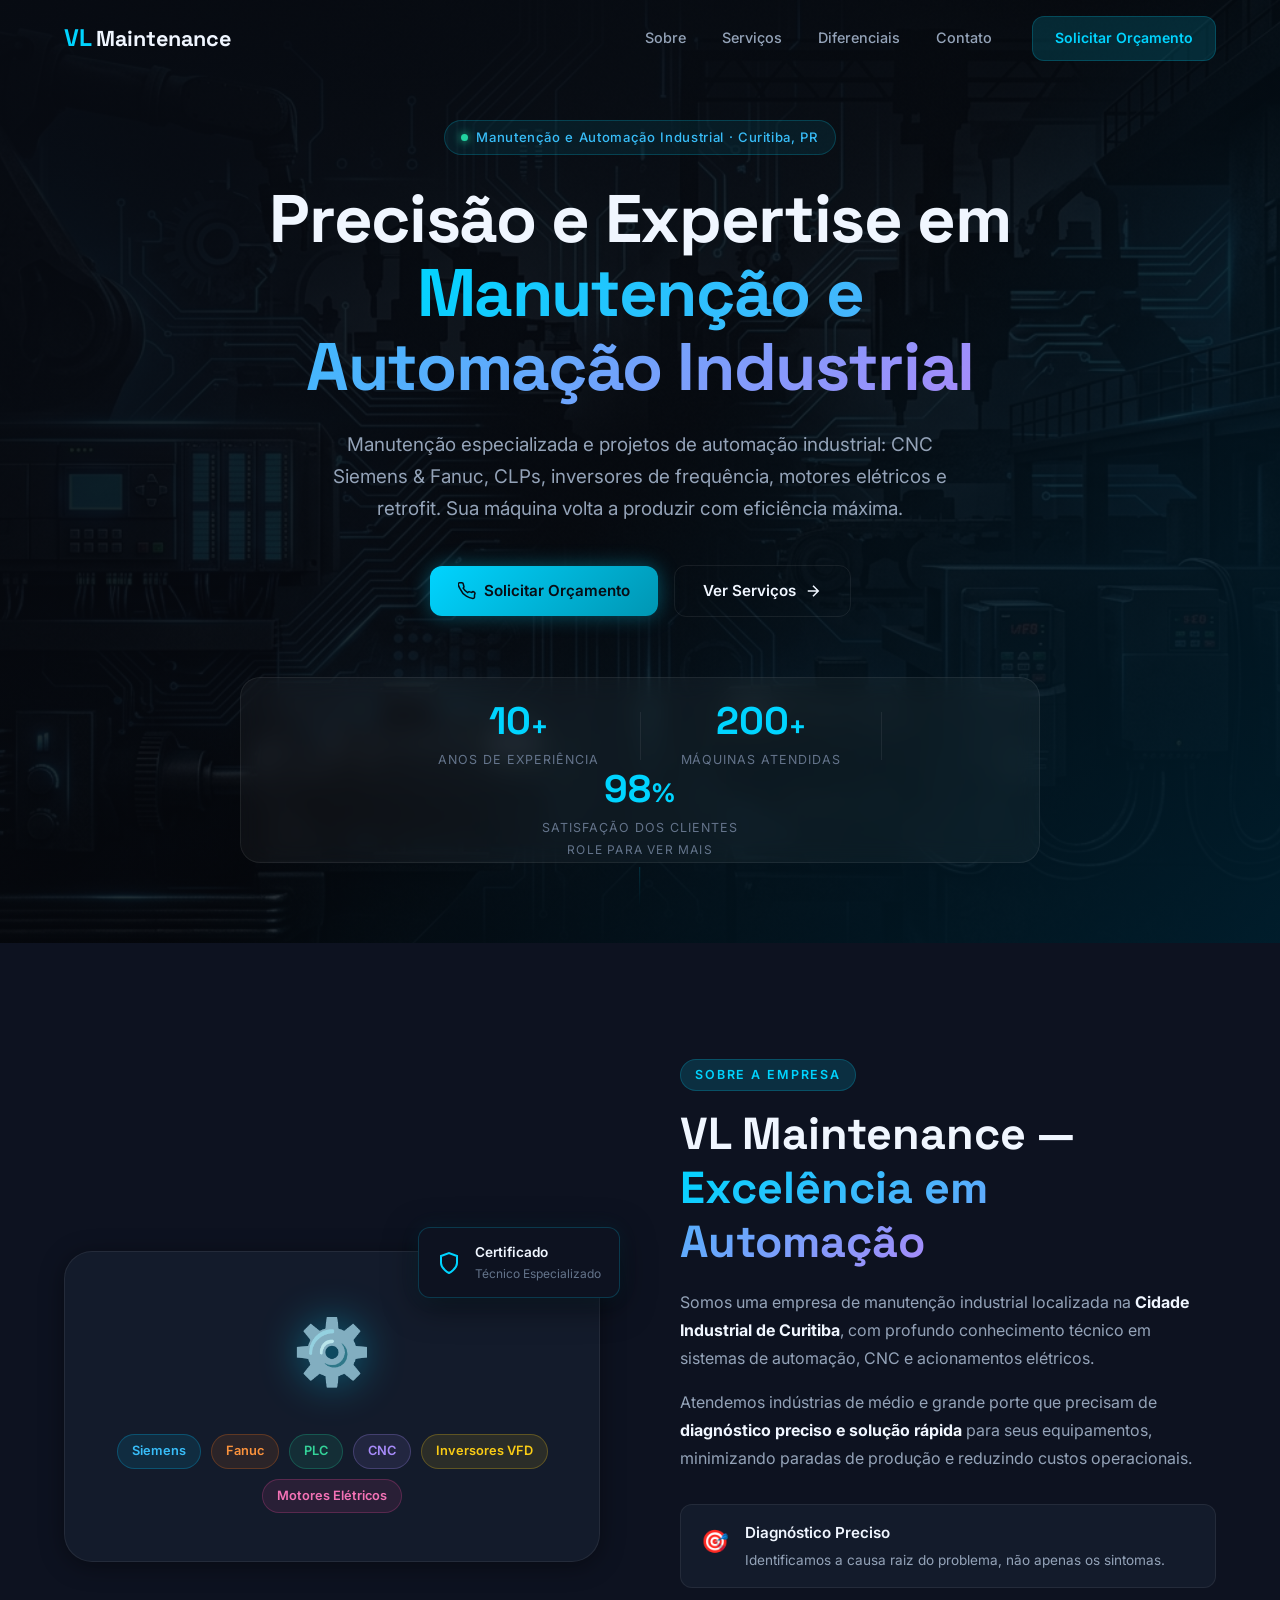
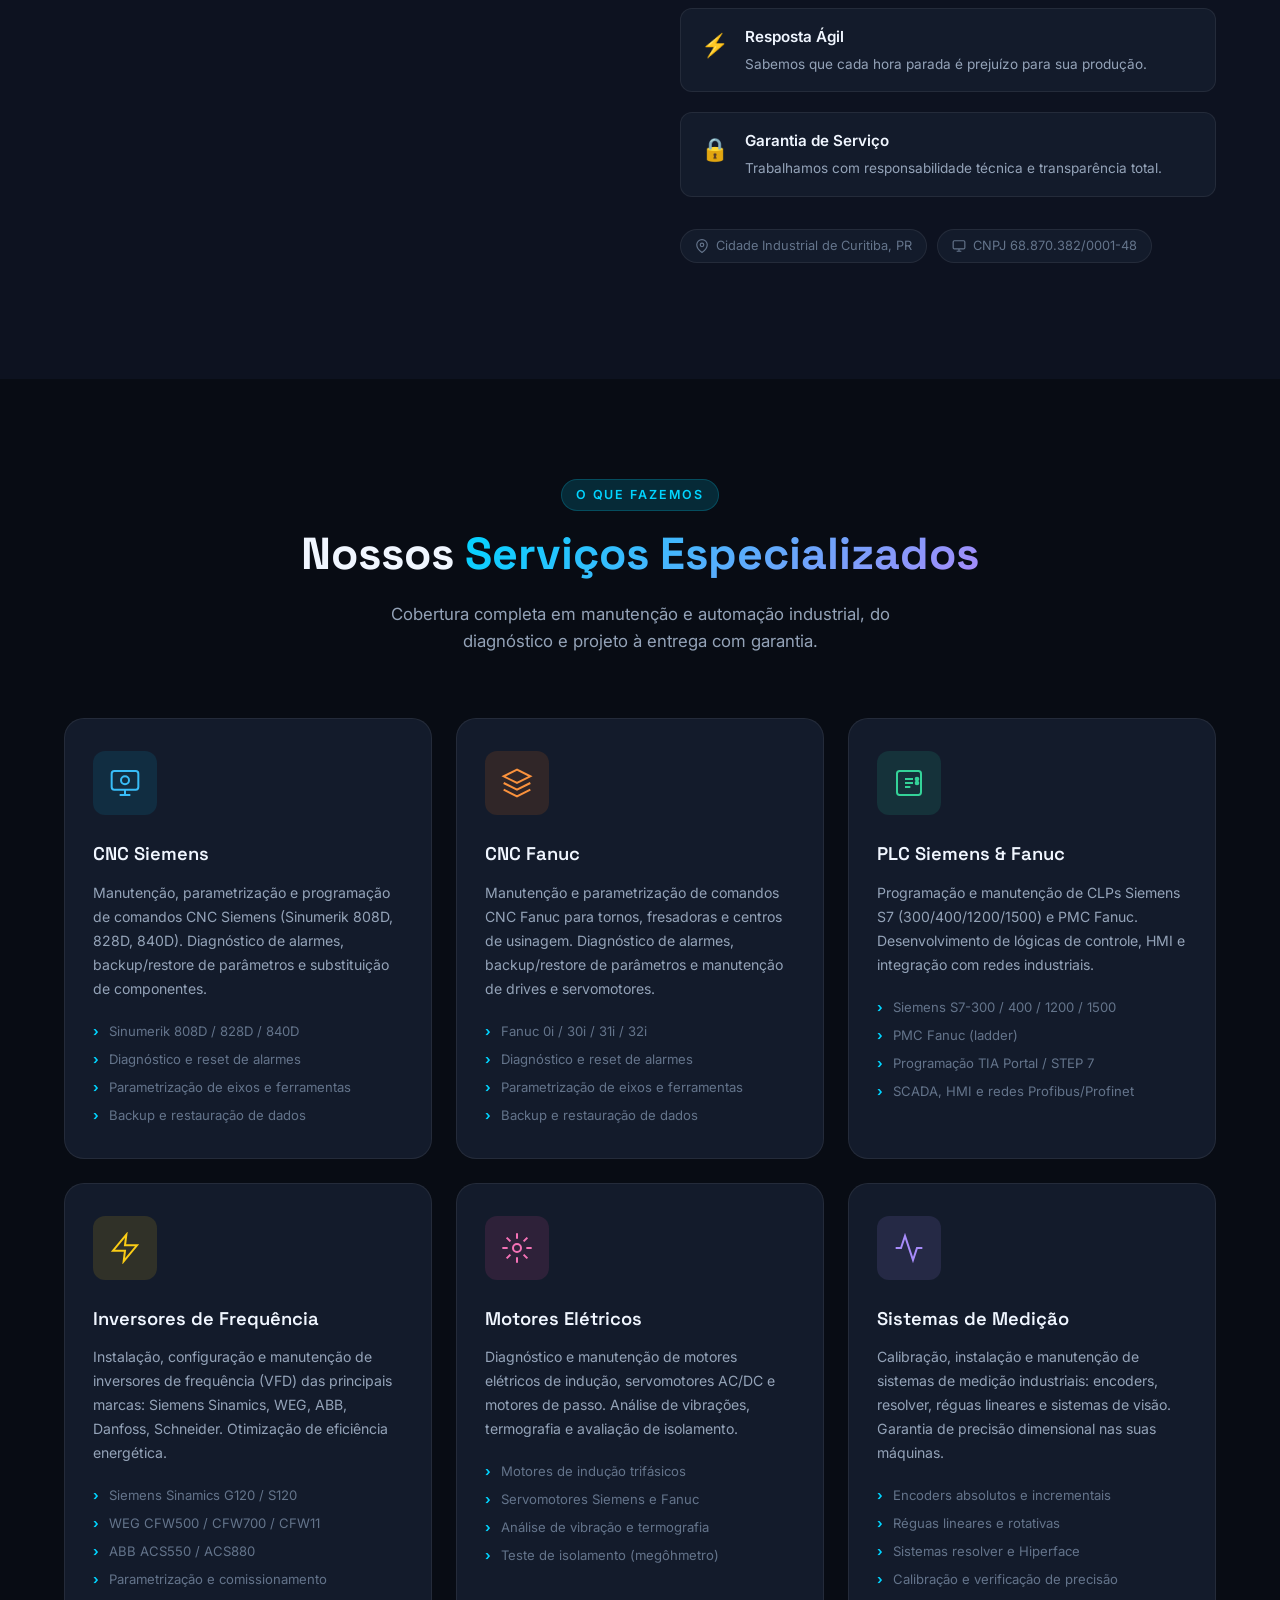
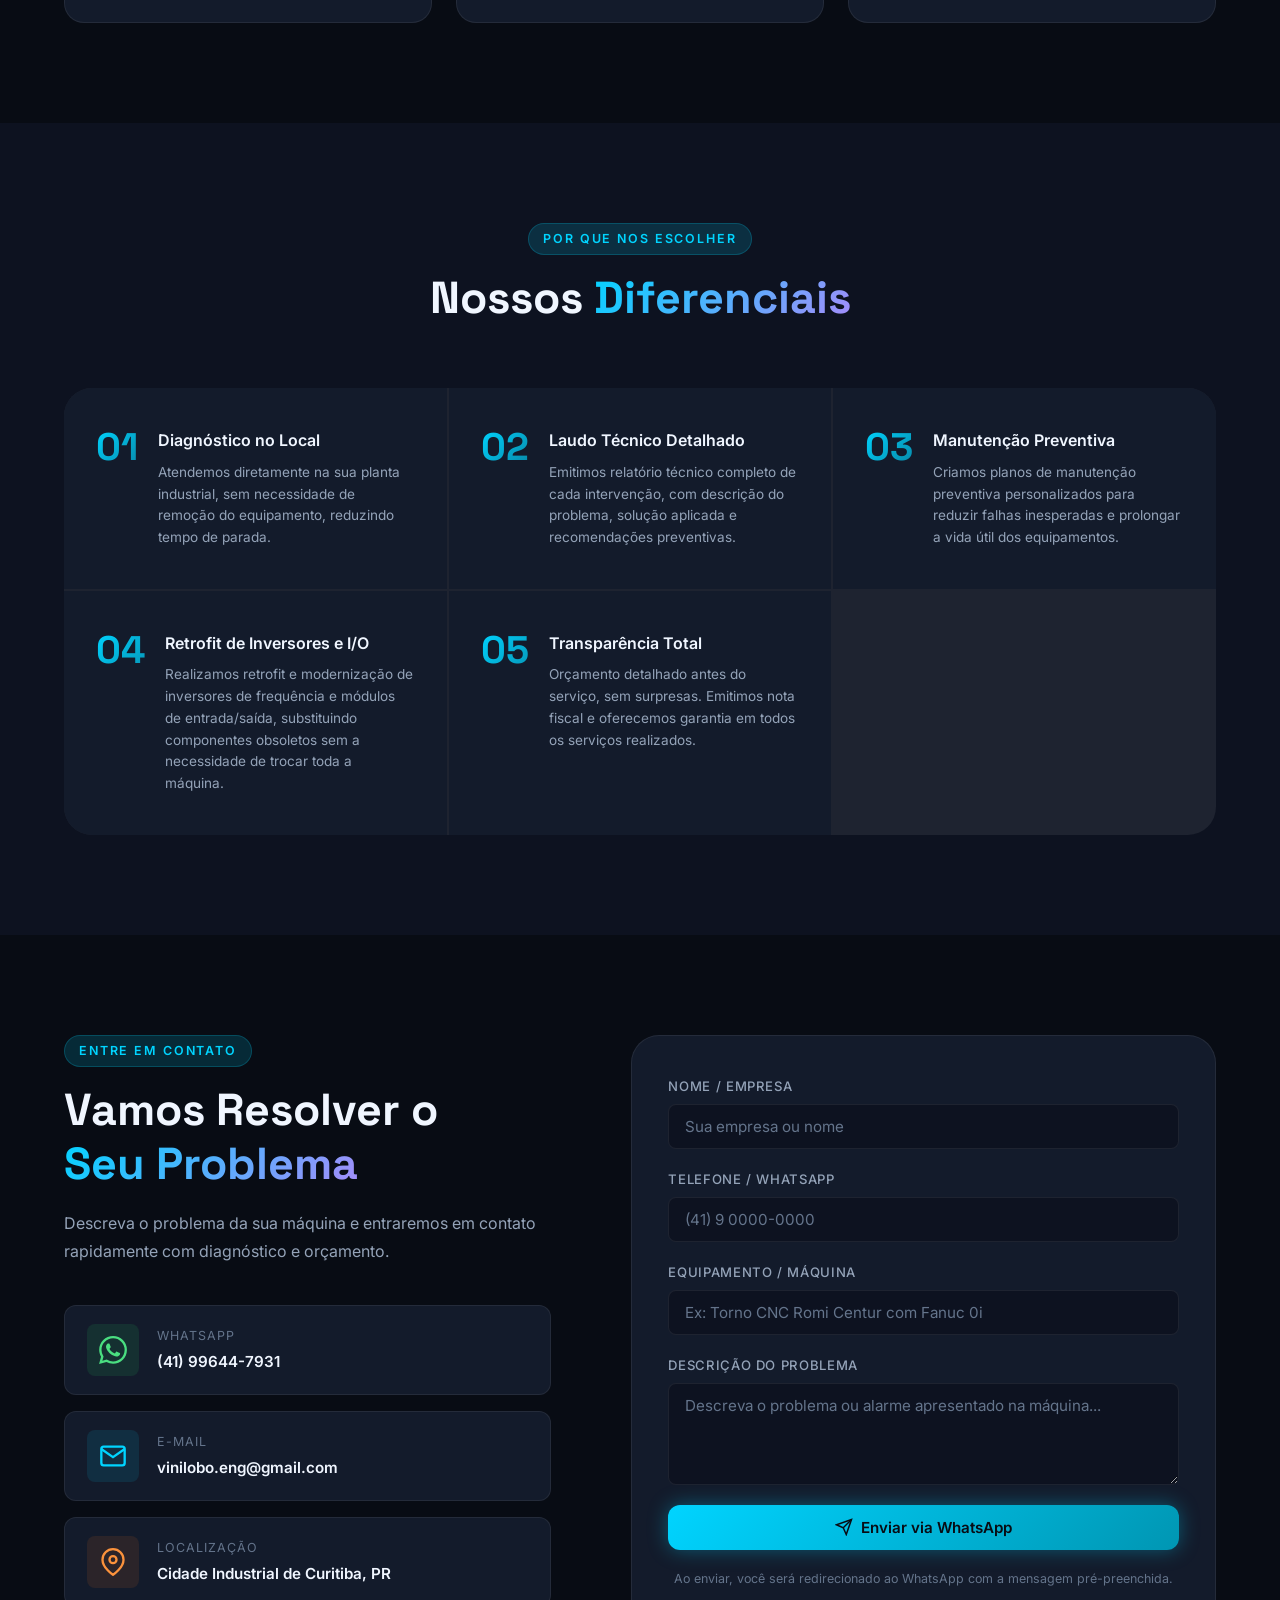
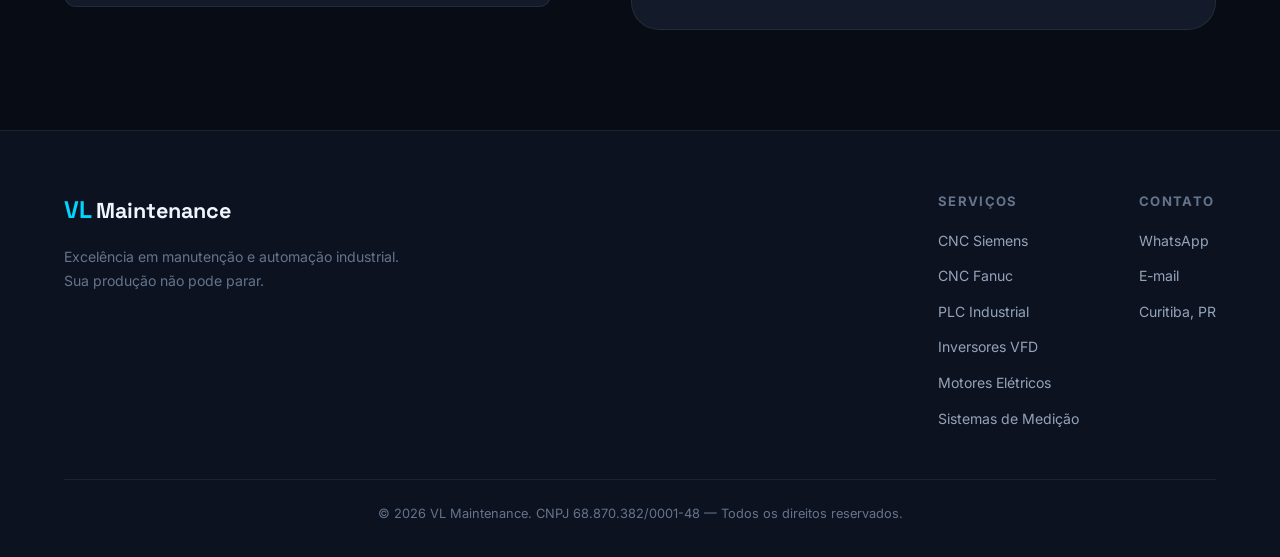
==== commit 2617acc3: "Add files via upload" ====
--- a/index.html
+++ b/index.html
@@ -3,8 +3,8 @@
 <head>
   <meta charset="UTF-8" />
   <meta name="viewport" content="width=device-width, initial-scale=1.0" />
-  <title>VL Maintenance | Manutenção Industrial Especializada em Curitiba</title>
-  <meta name="description" content="VL Maintenance oferece manutenção industrial especializada em Curitiba-PR: CNC Siemens e Fanuc, inversores de frequência, motores elétricos, sistemas de medição e PLCs industriais." />
+  <title>VL Maintenance | Manutenção e Automação Industrial em Curitiba</title>
+  <meta name="description" content="VL Maintenance oferece manutenção e automação industrial especializada em Curitiba-PR: CNC Siemens e Fanuc, inversores de frequência, motores elétricos, sistemas de medição e PLCs industriais." />
   <link rel="preconnect" href="https://fonts.googleapis.com" />
   <link rel="preconnect" href="https://fonts.gstatic.com" crossorigin />
   <link href="https://fonts.googleapis.com/css2?family=Inter:wght@300;400;500;600;700;800;900&family=Space+Grotesk:wght@400;500;600;700&display=swap" rel="stylesheet" />
@@ -39,15 +39,15 @@
     <div class="hero-content">
       <div class="hero-badge">
         <span class="badge-dot"></span>
-        Manutenção Industrial · Curitiba, PR
+        Manutenção e Automação Industrial · Curitiba, PR
       </div>
       <h1 class="hero-title">
         Precisão e Expertise em<br />
-        <span class="gradient-text">Manutenção Industrial</span>
+        <span class="gradient-text">Manutenção e Automação Industrial</span>
       </h1>
       <p class="hero-subtitle">
-        Especialistas em CNC Siemens &amp; Fanuc, inversores de frequência, motores elétricos
-        e sistemas de automação industrial. Sua máquina volta a produzir com eficiência máxima.
+        Manutenção especializada e projetos de automação industrial: CNC Siemens &amp; Fanuc, CLPs, inversores de frequência,
+        motores elétricos e retrofit. Sua máquina volta a produzir com eficiência máxima.
       </p>
       <div class="hero-cta">
         <a href="#contato" class="btn btn-primary" id="btn-orcamento">
@@ -163,7 +163,7 @@
       <div class="section-header">
         <div class="section-label">O Que Fazemos</div>
         <h2 class="section-title">Nossos <span class="gradient-text">Serviços Especializados</span></h2>
-        <p class="section-desc">Cobertura completa em manutenção industrial, do diagnóstico à entrega com garantia.</p>
+        <p class="section-desc">Cobertura completa em manutenção e automação industrial, do diagnóstico e projeto à entrega com garantia.</p>
       </div>
 
       <div class="servicos-grid">
@@ -382,7 +382,7 @@
           <div class="nav-logo">
             <span class="logo-vl">VL</span><span class="logo-maintenance">Maintenance</span>
           </div>
-          <p class="footer-tagline">Excelência em manutenção industrial.<br />Sua produção não pode parar.</p>
+          <p class="footer-tagline">Excelência em manutenção e automação industrial.<br />Sua produção não pode parar.</p>
         </div>
         <div class="footer-links">
           <div class="footer-col">
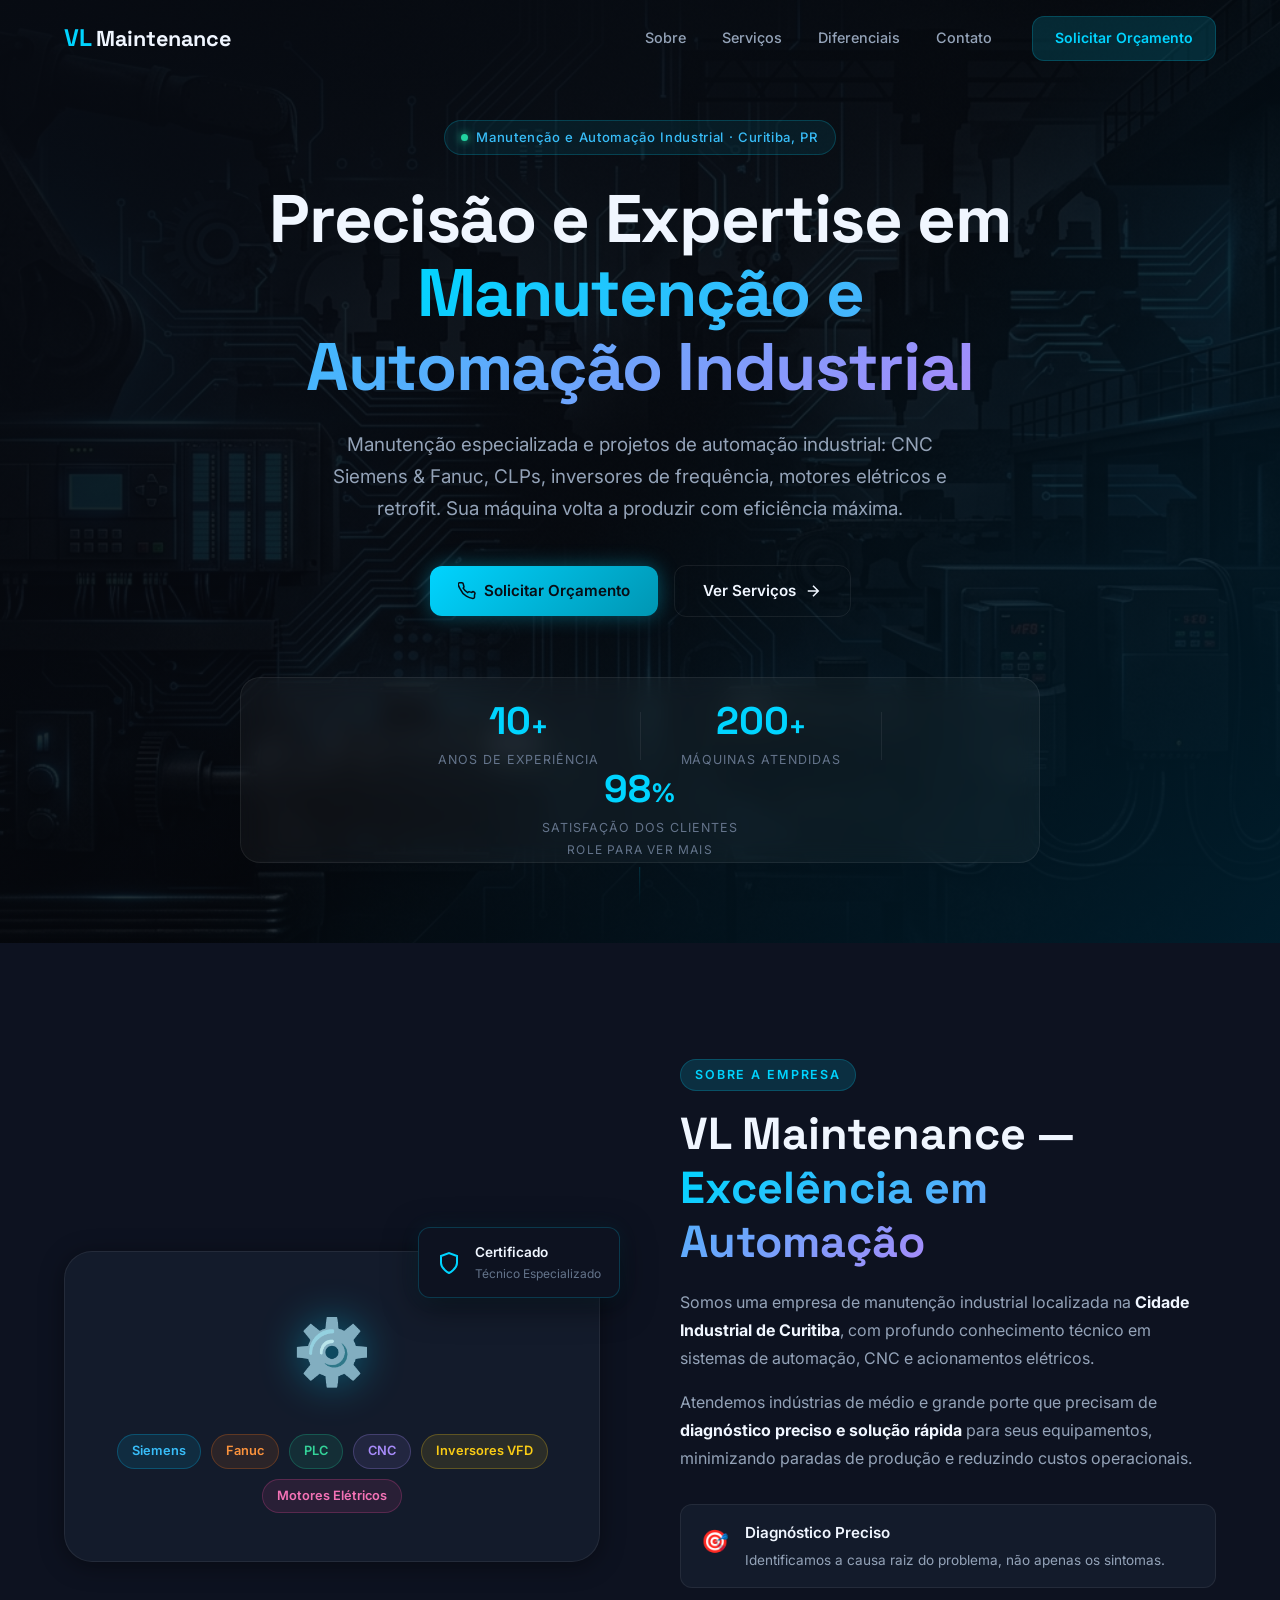
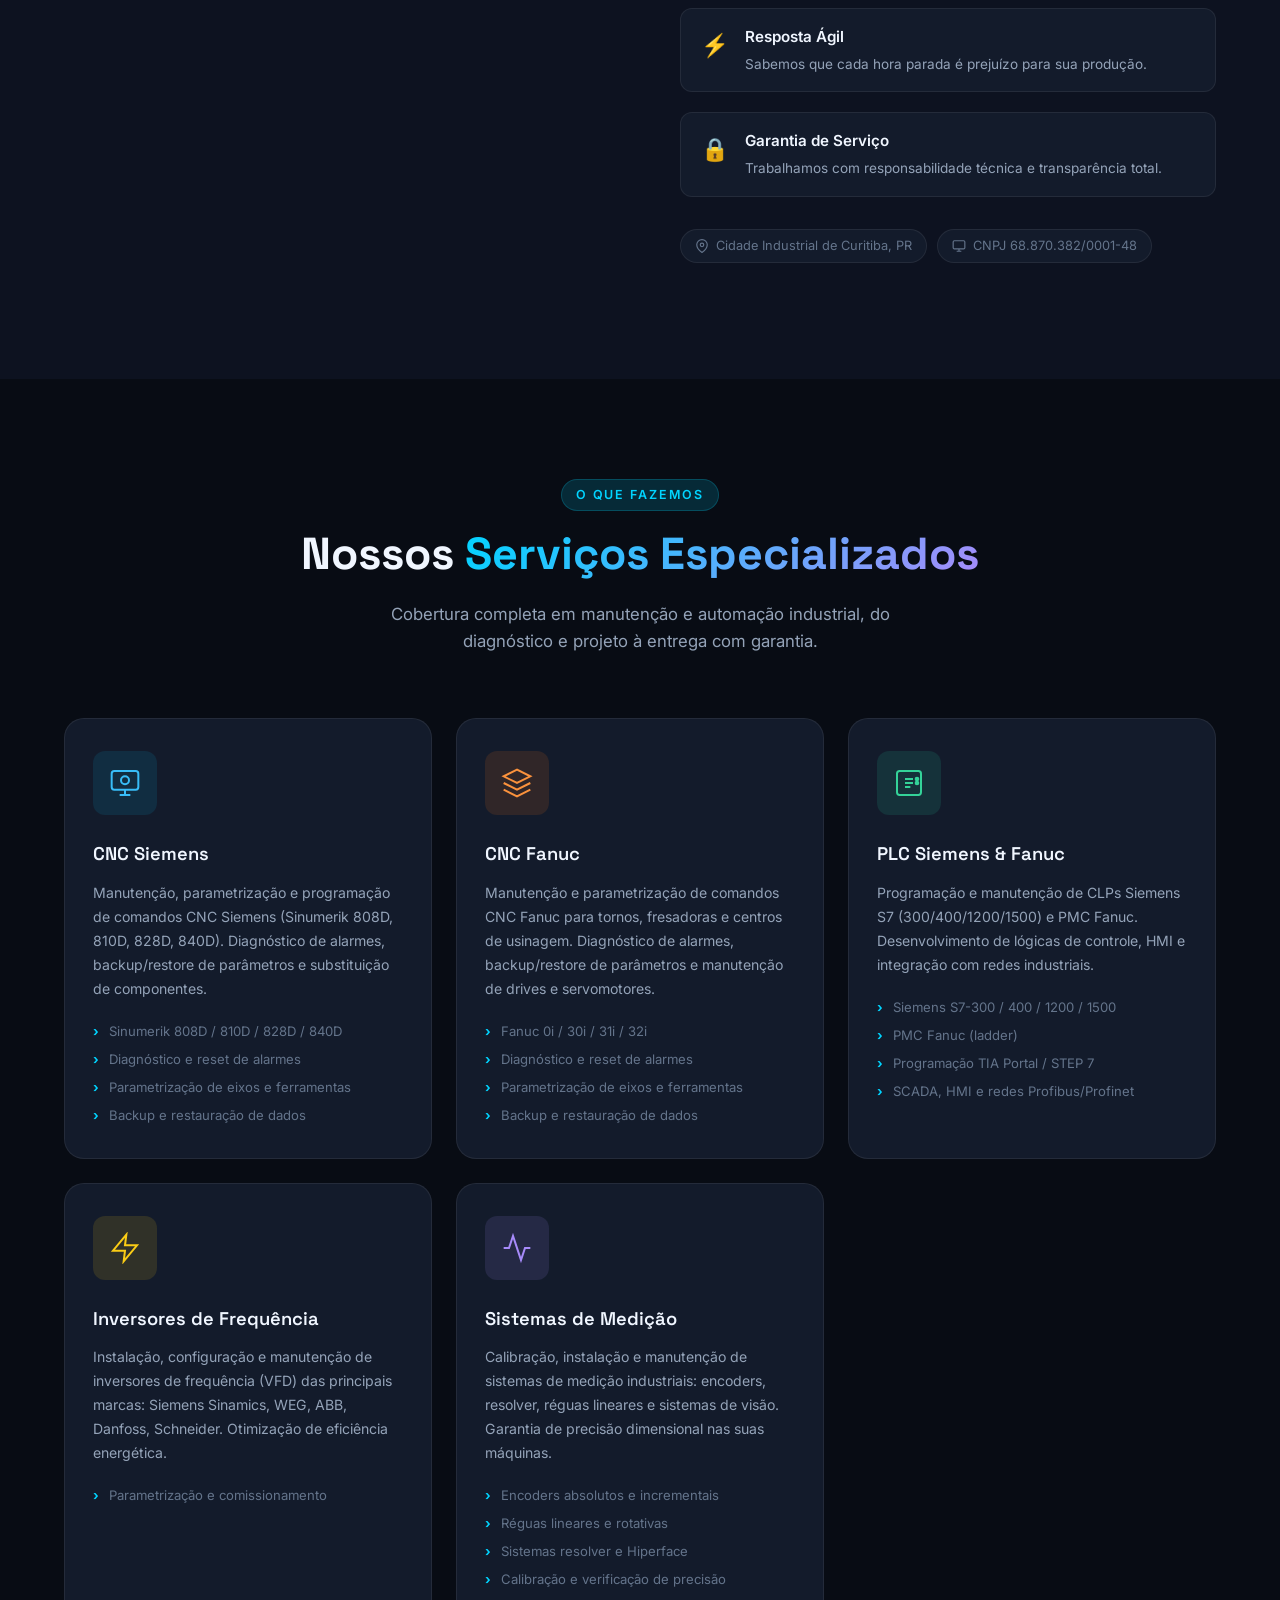
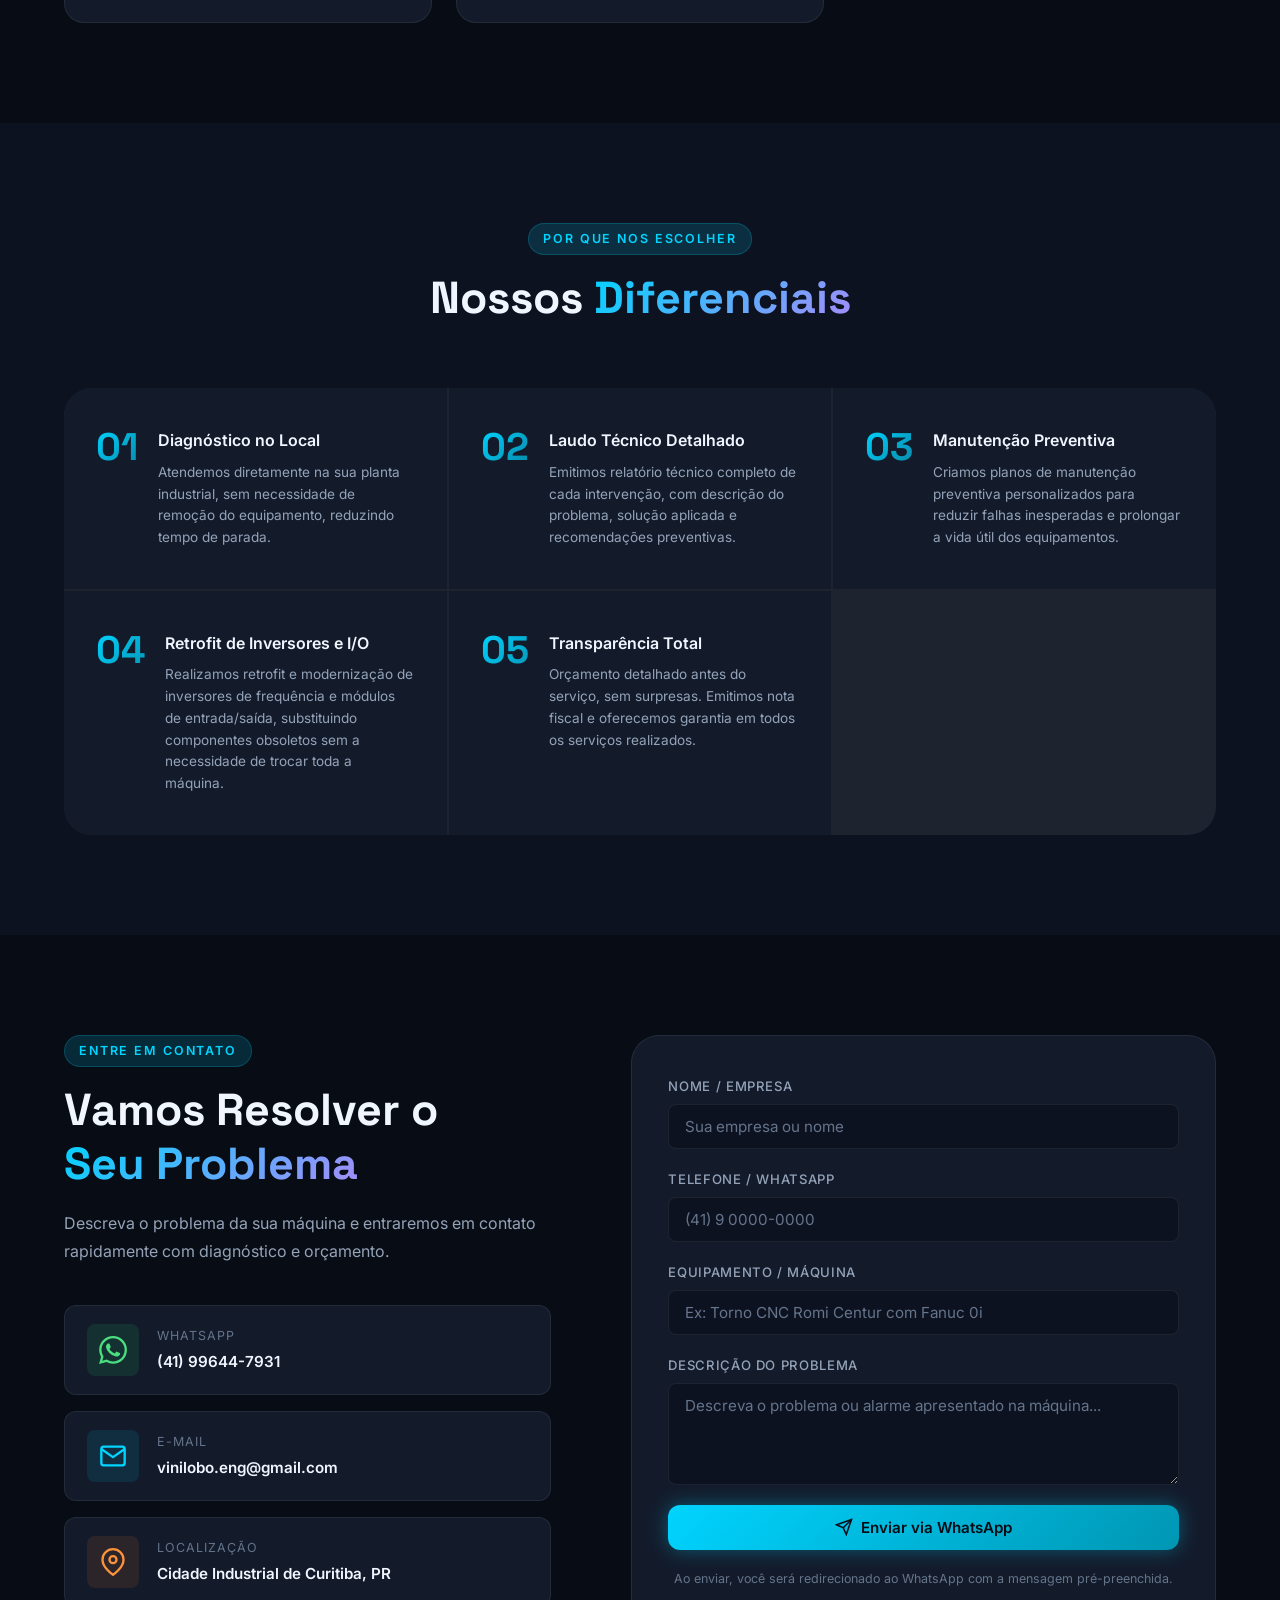
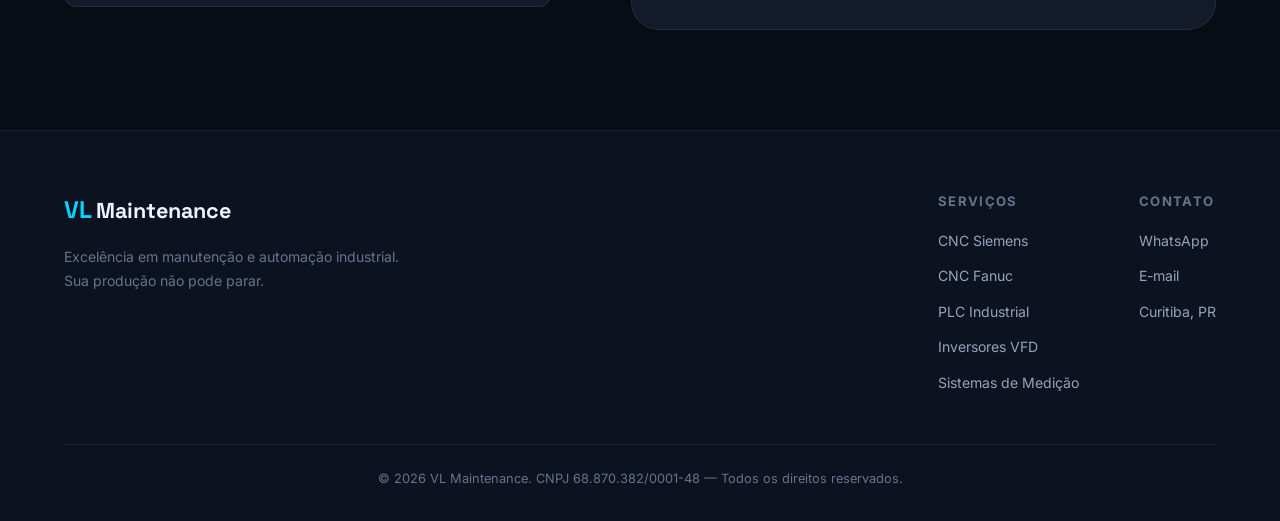
==== commit dd7cd743: "Add files via upload" ====
--- a/index.html
+++ b/index.html
@@ -173,9 +173,9 @@
             <svg width="32" height="32" viewBox="0 0 24 24" fill="none" stroke="currentColor" stroke-width="1.5"><rect x="2" y="3" width="20" height="14" rx="2"/><path d="M8 21h8M12 17v4"/><circle cx="12" cy="10" r="3"/></svg>
           </div>
           <h3 class="servico-title">CNC Siemens</h3>
-          <p class="servico-desc">Manutenção, parametrização e programação de comandos CNC Siemens (Sinumerik 808D, 828D, 840D). Diagnóstico de alarmes, backup/restore de parâmetros e substituição de componentes.</p>
-          <ul class="servico-list">
-            <li>Sinumerik 808D / 828D / 840D</li>
+          <p class="servico-desc">Manutenção, parametrização e programação de comandos CNC Siemens (Sinumerik 808D, 810D, 828D, 840D). Diagnóstico de alarmes, backup/restore de parâmetros e substituição de componentes.</p>
+          <ul class="servico-list">
+            <li>Sinumerik 808D / 810D / 828D / 840D</li>
             <li>Diagnóstico e reset de alarmes</li>
             <li>Parametrização de eixos e ferramentas</li>
             <li>Backup e restauração de dados</li>
@@ -217,24 +217,7 @@
           <h3 class="servico-title">Inversores de Frequência</h3>
           <p class="servico-desc">Instalação, configuração e manutenção de inversores de frequência (VFD) das principais marcas: Siemens Sinamics, WEG, ABB, Danfoss, Schneider. Otimização de eficiência energética.</p>
           <ul class="servico-list">
-            <li>Siemens Sinamics G120 / S120</li>
-            <li>WEG CFW500 / CFW700 / CFW11</li>
-            <li>ABB ACS550 / ACS880</li>
             <li>Parametrização e comissionamento</li>
-          </ul>
-        </div>
-
-        <div class="servico-card" id="card-motor">
-          <div class="servico-icon-wrap motor-color">
-            <svg width="32" height="32" viewBox="0 0 24 24" fill="none" stroke="currentColor" stroke-width="1.5"><circle cx="12" cy="12" r="3"/><path d="M12 1v4M12 19v4M4.22 4.22l2.83 2.83M16.95 16.95l2.83 2.83M1 12h4M19 12h4M4.22 19.78l2.83-2.83M16.95 7.05l2.83-2.83"/></svg>
-          </div>
-          <h3 class="servico-title">Motores Elétricos</h3>
-          <p class="servico-desc">Diagnóstico e manutenção de motores elétricos de indução, servomotores AC/DC e motores de passo. Análise de vibrações, termografia e avaliação de isolamento.</p>
-          <ul class="servico-list">
-            <li>Motores de indução trifásicos</li>
-            <li>Servomotores Siemens e Fanuc</li>
-            <li>Análise de vibração e termografia</li>
-            <li>Teste de isolamento (megôhmetro)</li>
           </ul>
         </div>
 
@@ -392,7 +375,6 @@
               <li><a href="#card-cnc-fanuc">CNC Fanuc</a></li>
               <li><a href="#card-plc">PLC Industrial</a></li>
               <li><a href="#card-inversor">Inversores VFD</a></li>
-              <li><a href="#card-motor">Motores Elétricos</a></li>
               <li><a href="#card-medicao">Sistemas de Medição</a></li>
             </ul>
           </div>
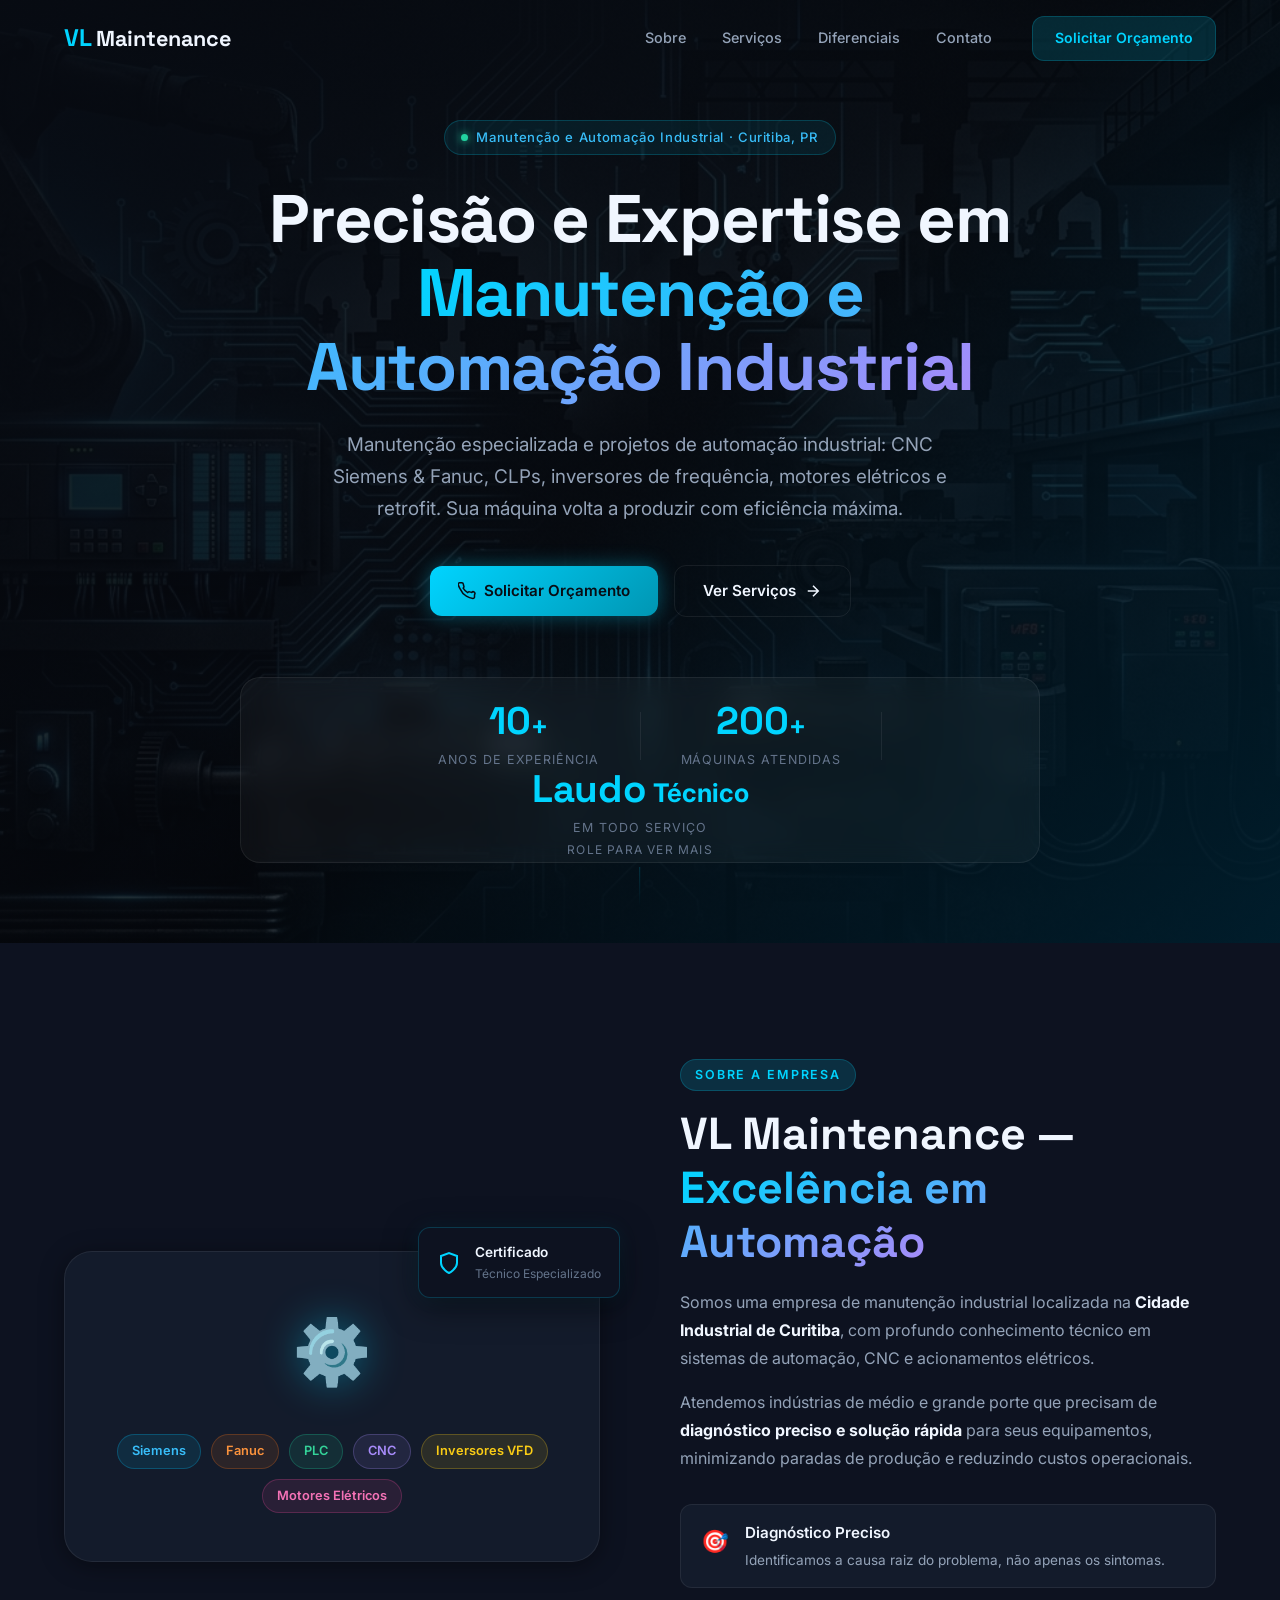
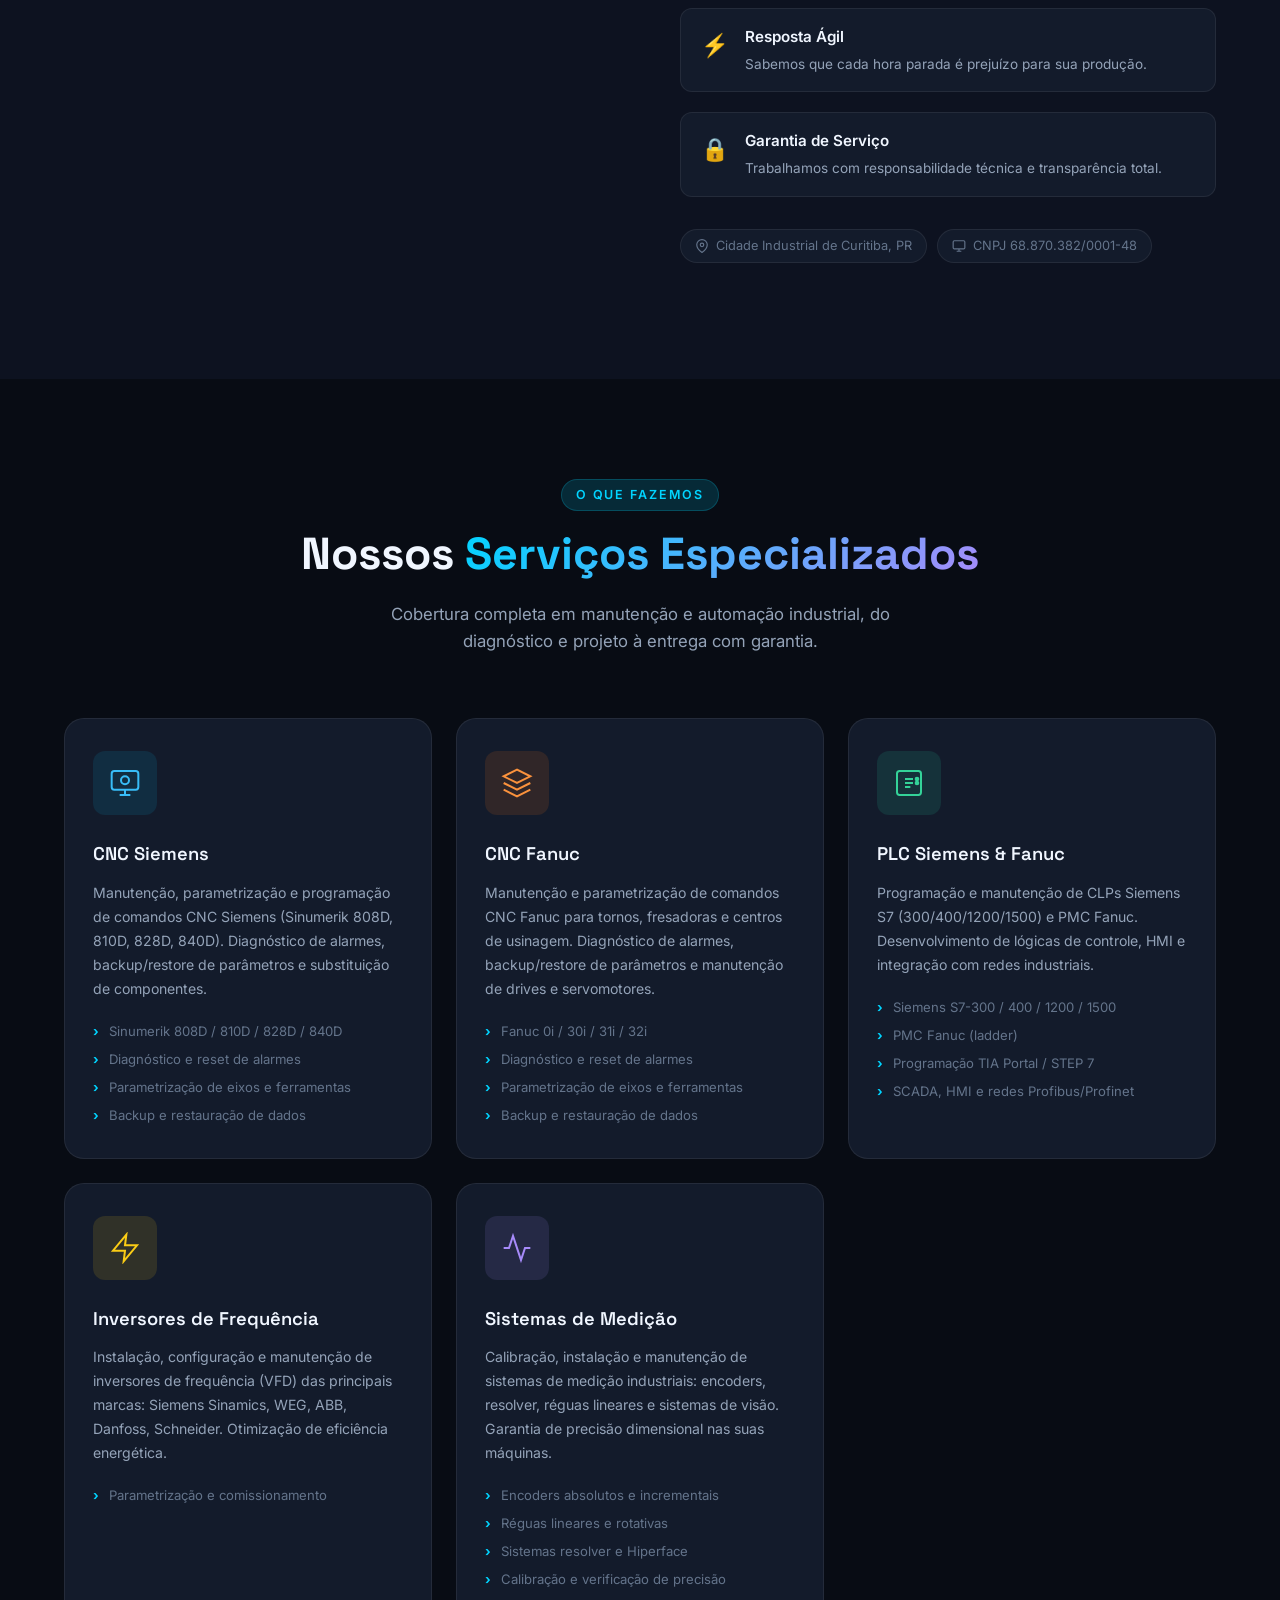
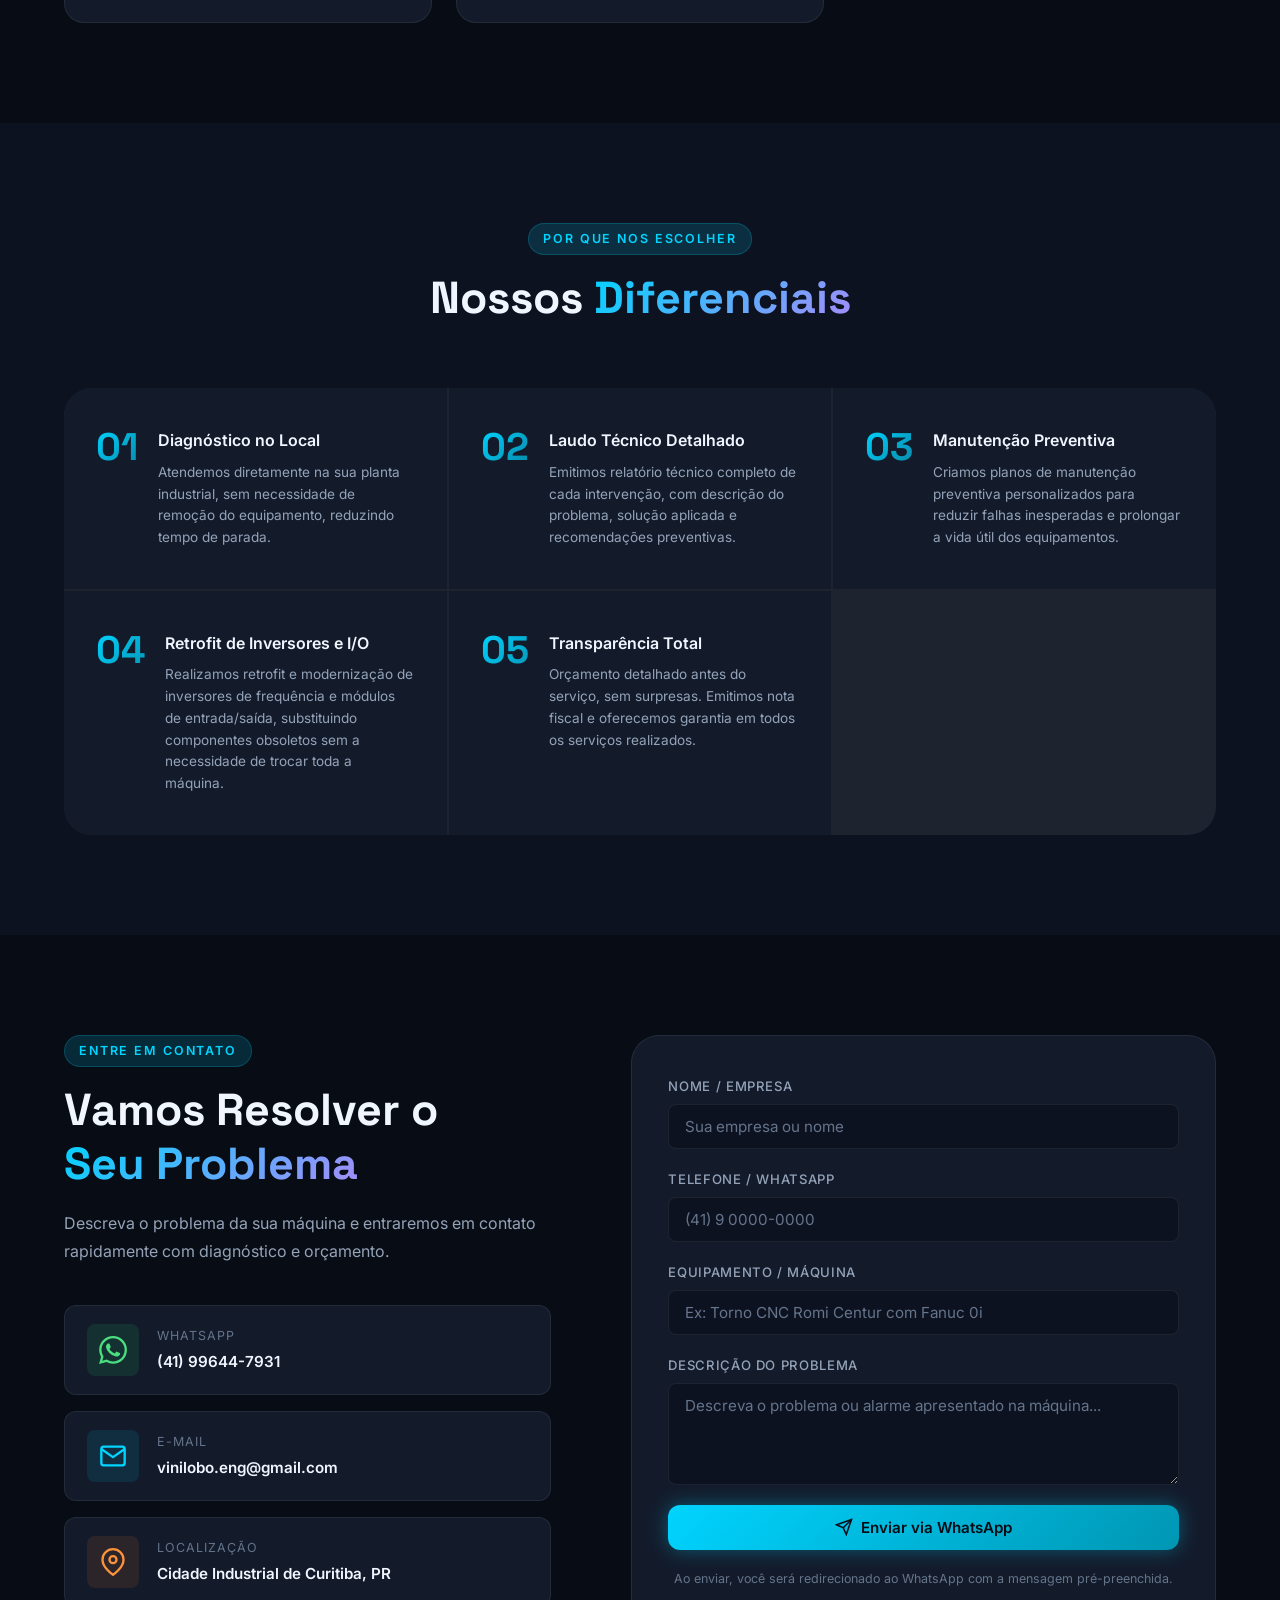
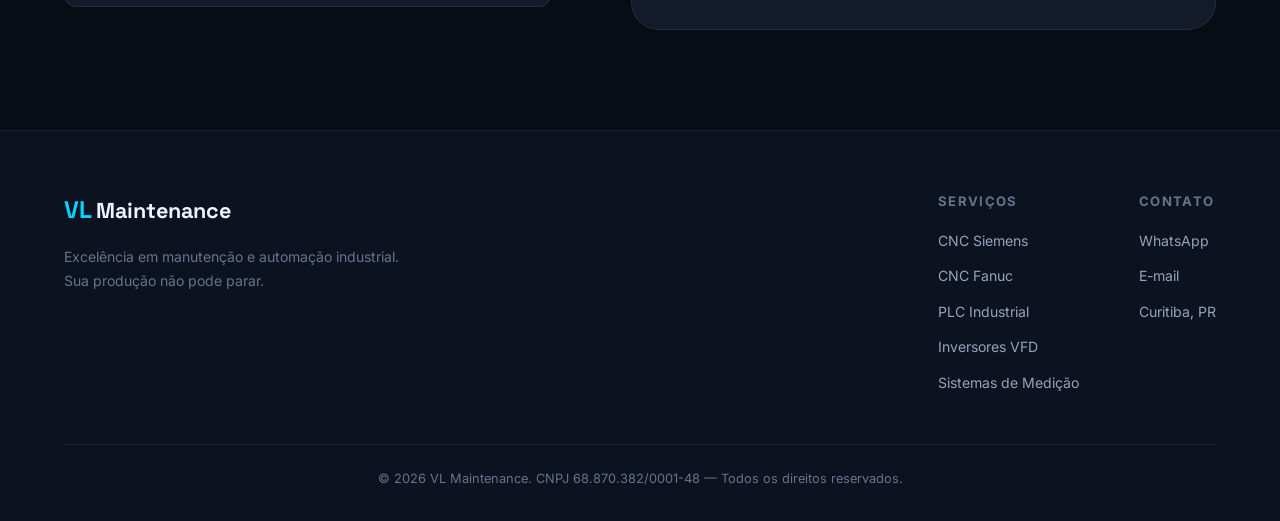
==== commit 59dcb39f: "Add files via upload" ====
--- a/index.html
+++ b/index.html
@@ -71,8 +71,8 @@
         </div>
         <div class="stat-divider"></div>
         <div class="stat-item">
-          <span class="stat-number" data-target="98">0</span><span class="stat-suffix">%</span>
-          <span class="stat-label">Satisfação dos Clientes</span>
+          <span class="stat-number">Laudo</span><span class="stat-suffix"> Técnico</span>
+          <span class="stat-label">Em Todo Serviço</span>
         </div>
       </div>
     </div>
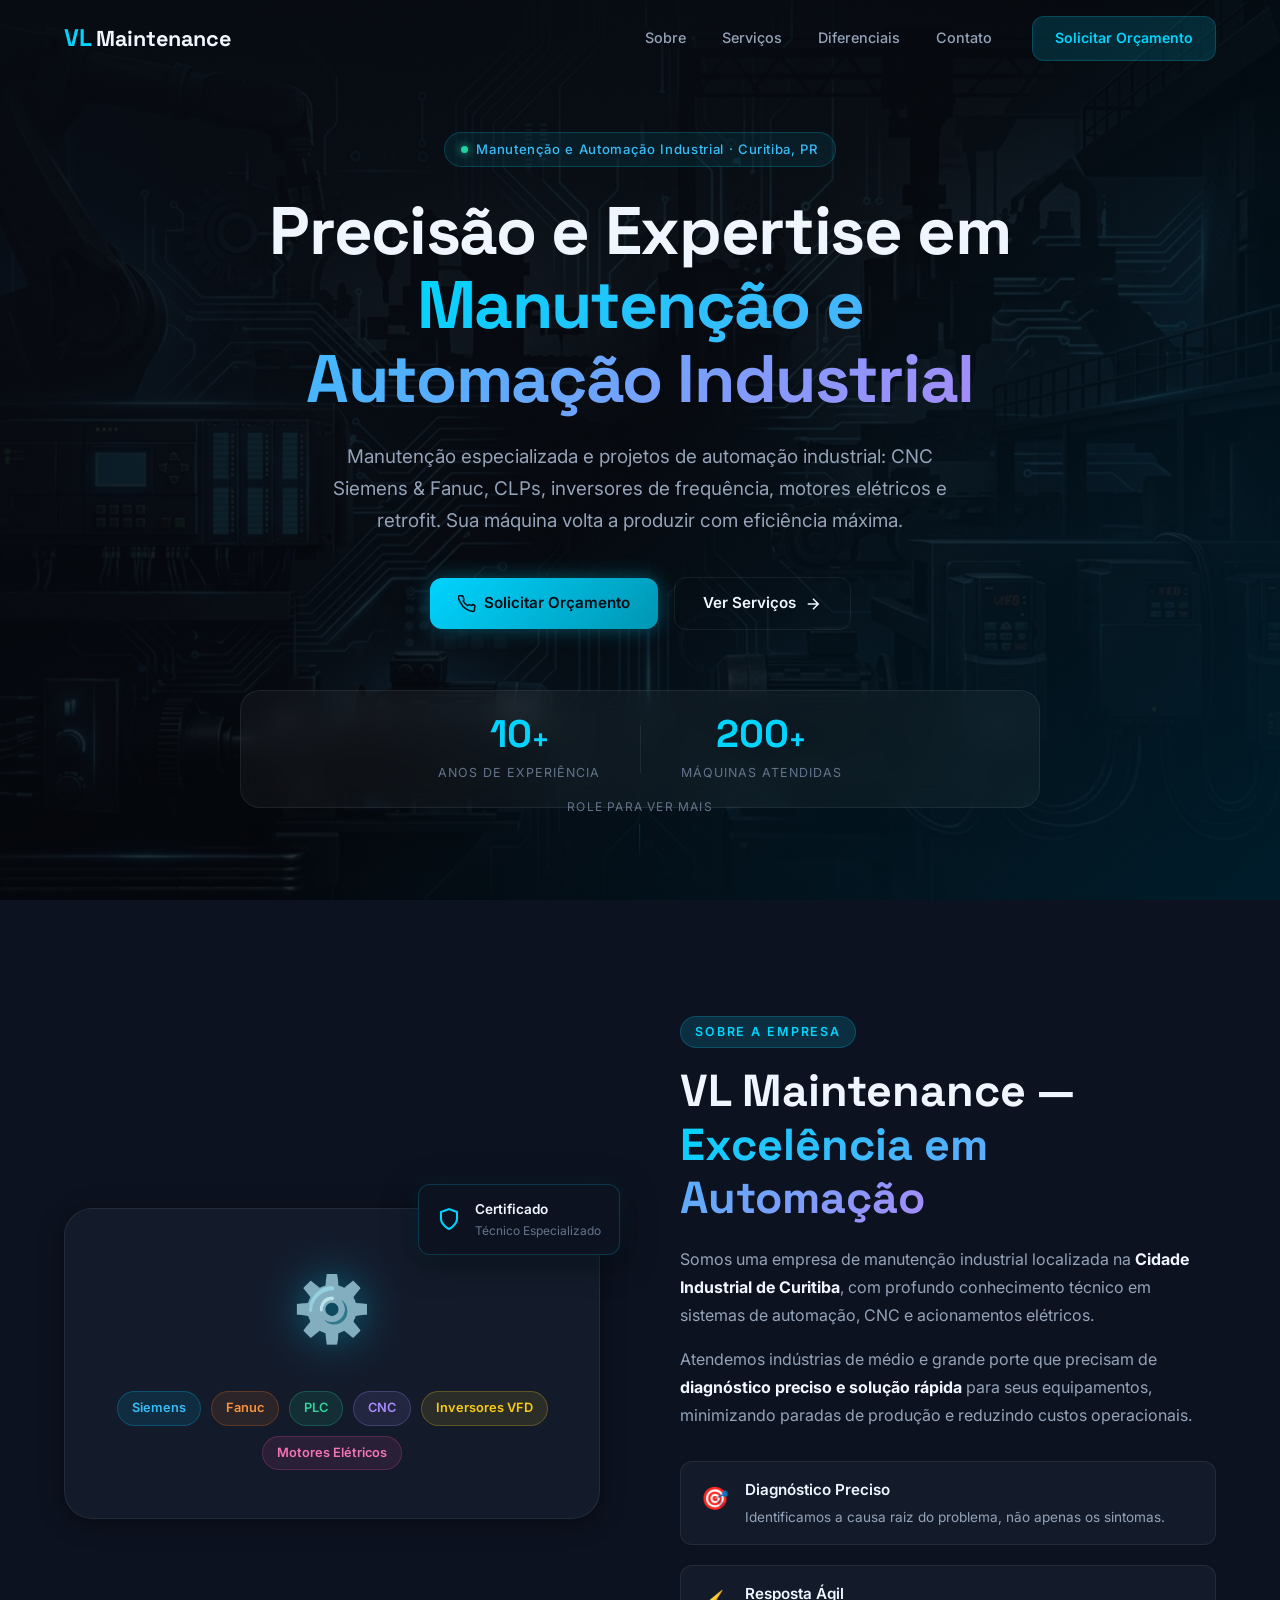
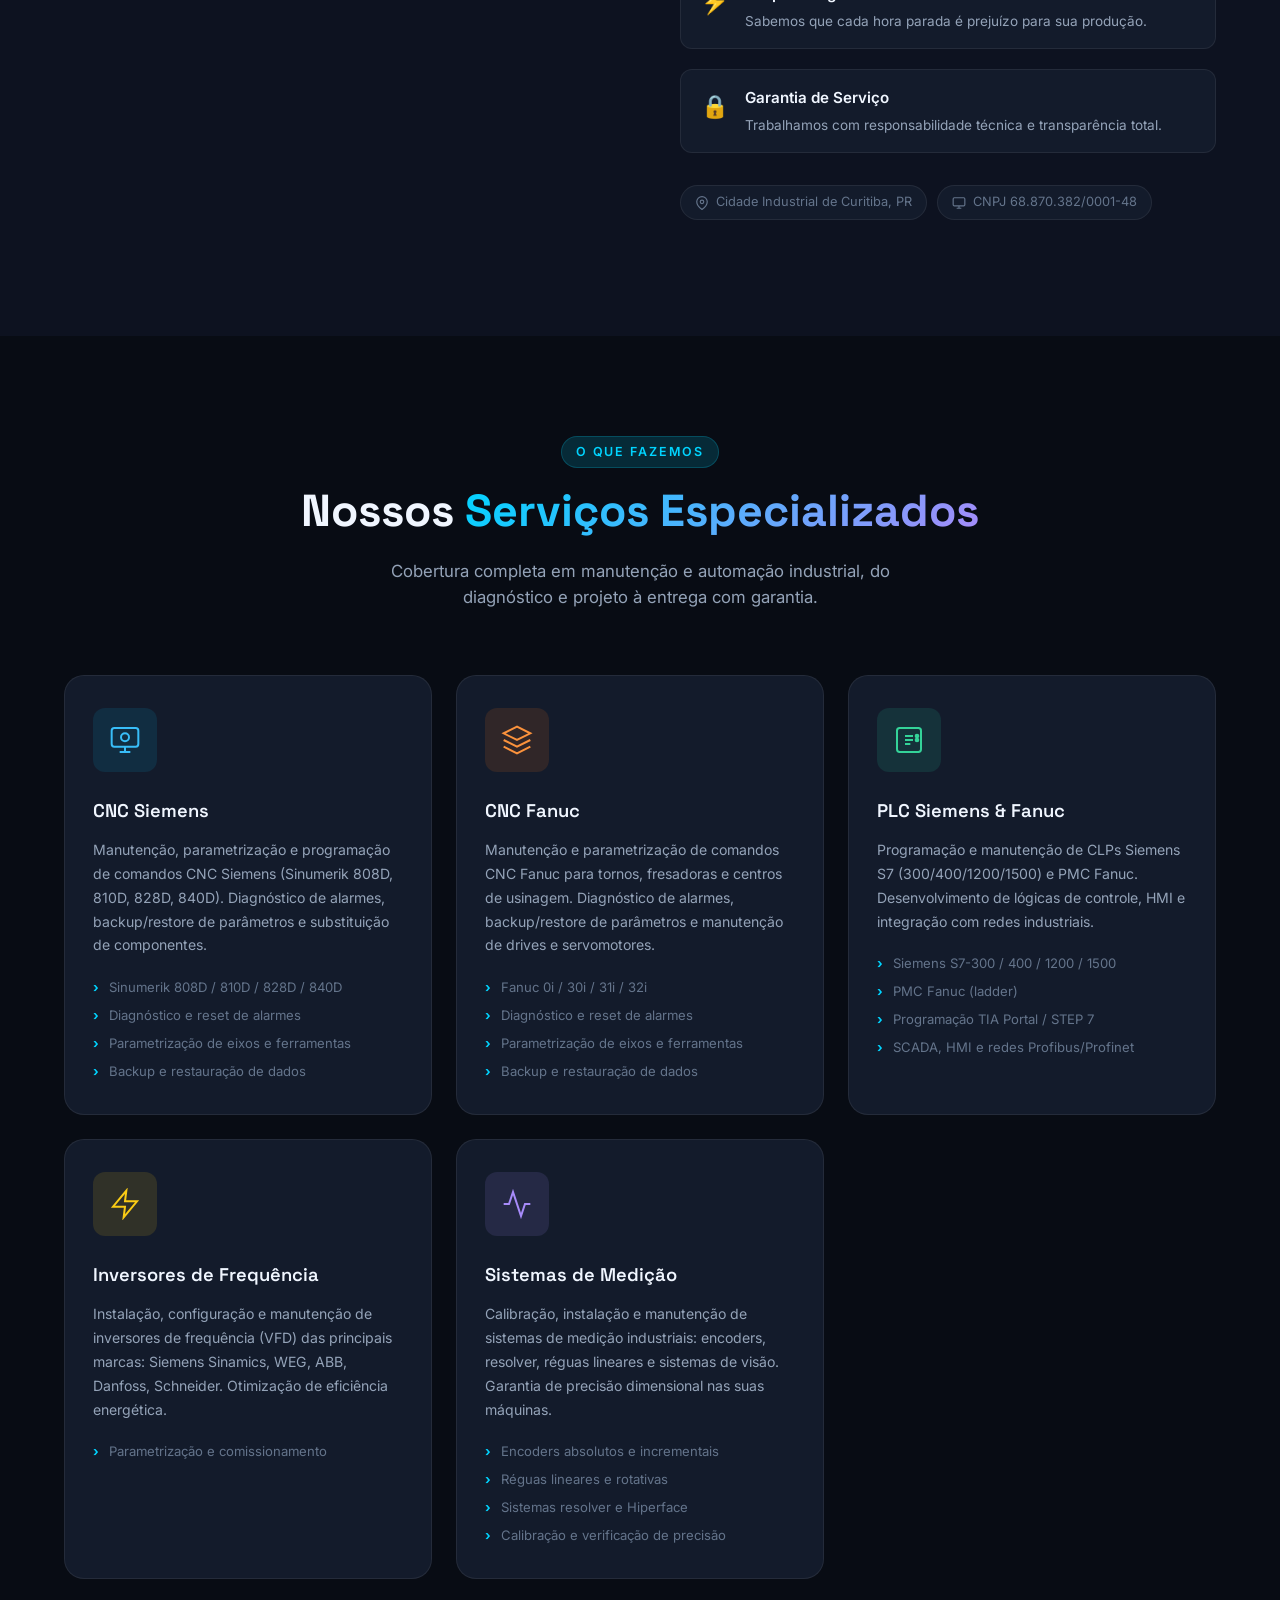
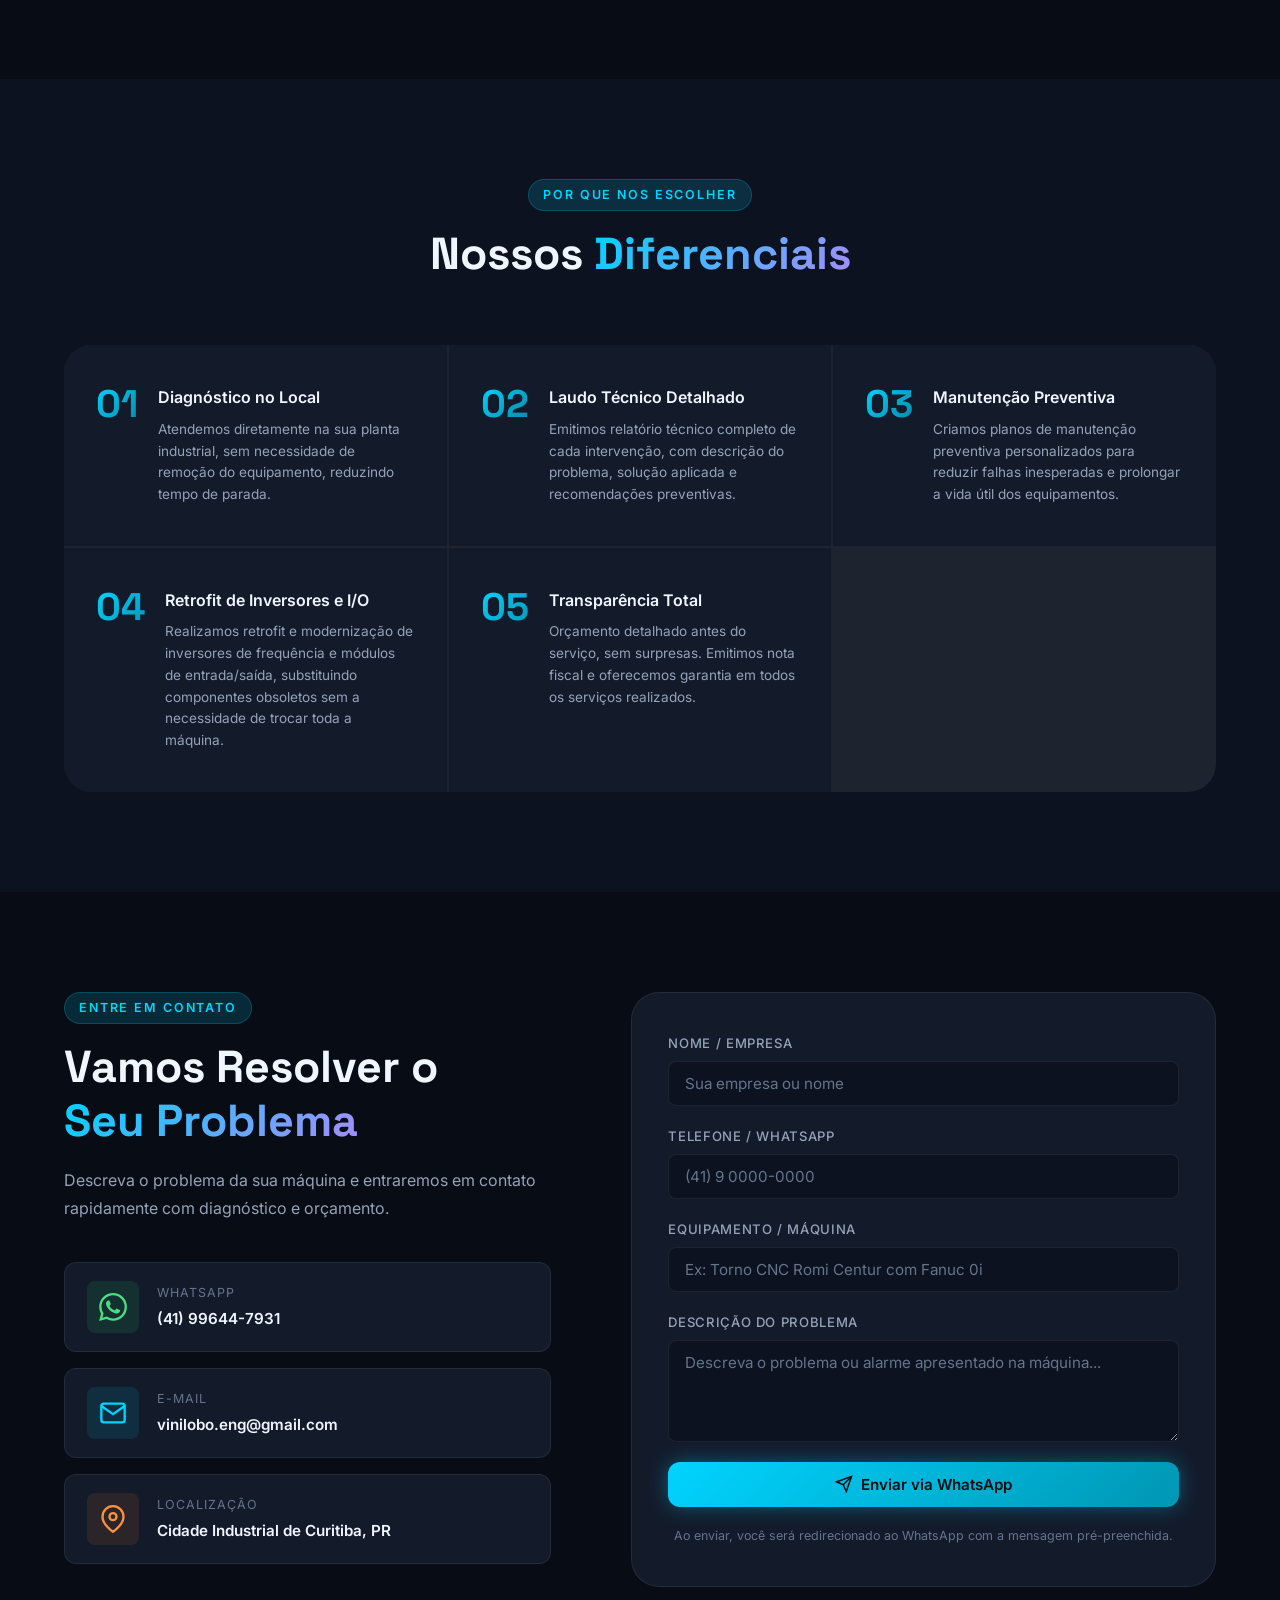
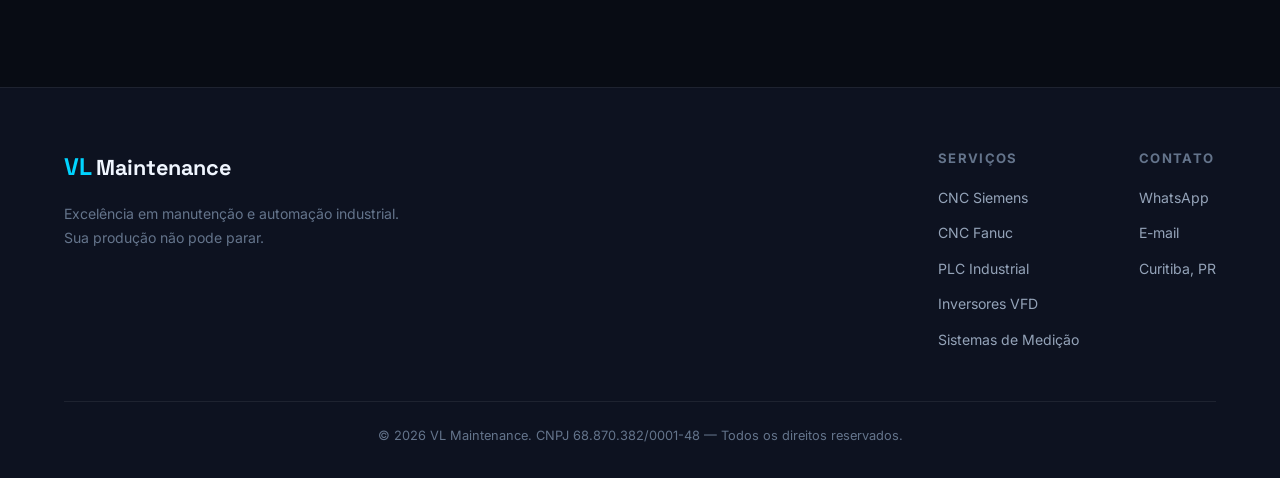
==== commit ef716934: "Add files via upload" ====
--- a/index.html
+++ b/index.html
@@ -69,11 +69,6 @@
           <span class="stat-number" data-target="200">0</span><span class="stat-suffix">+</span>
           <span class="stat-label">Máquinas Atendidas</span>
         </div>
-        <div class="stat-divider"></div>
-        <div class="stat-item">
-          <span class="stat-number">Laudo</span><span class="stat-suffix"> Técnico</span>
-          <span class="stat-label">Em Todo Serviço</span>
-        </div>
       </div>
     </div>
     <div class="hero-scroll-indicator">
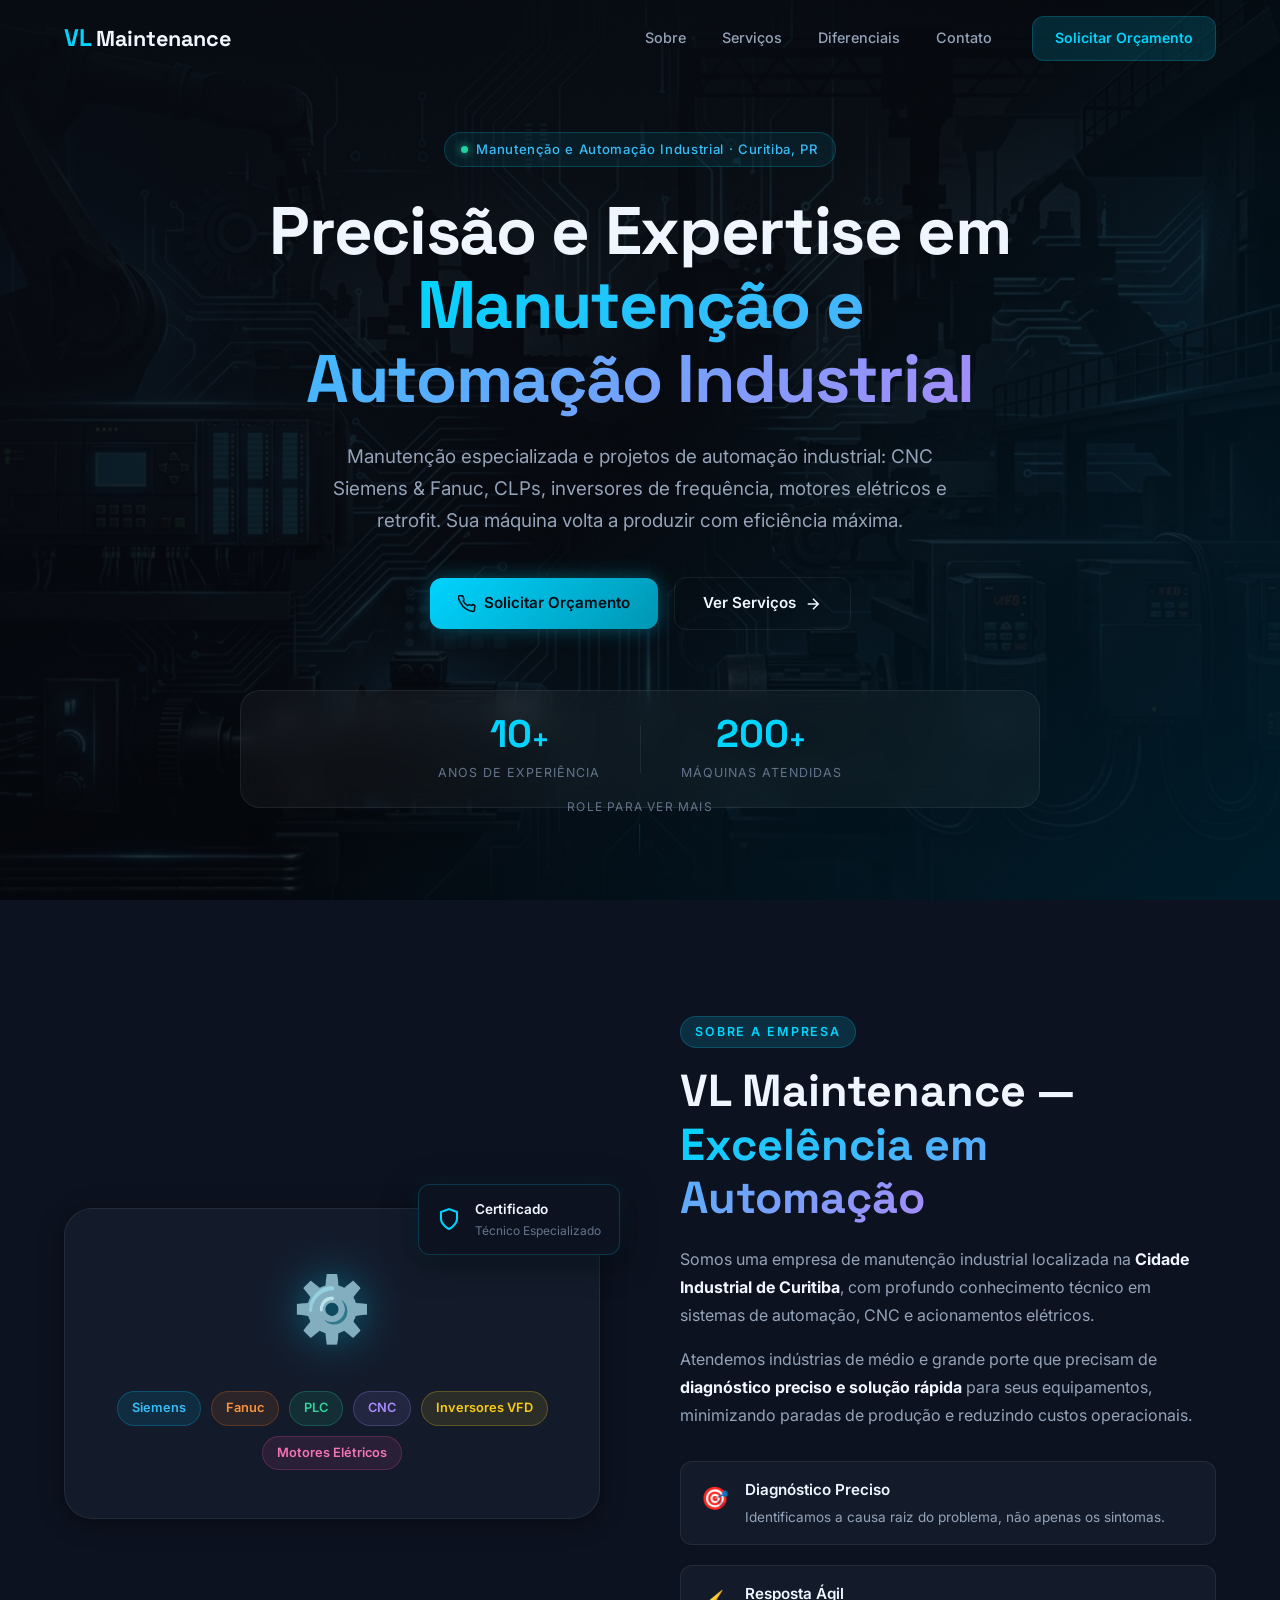
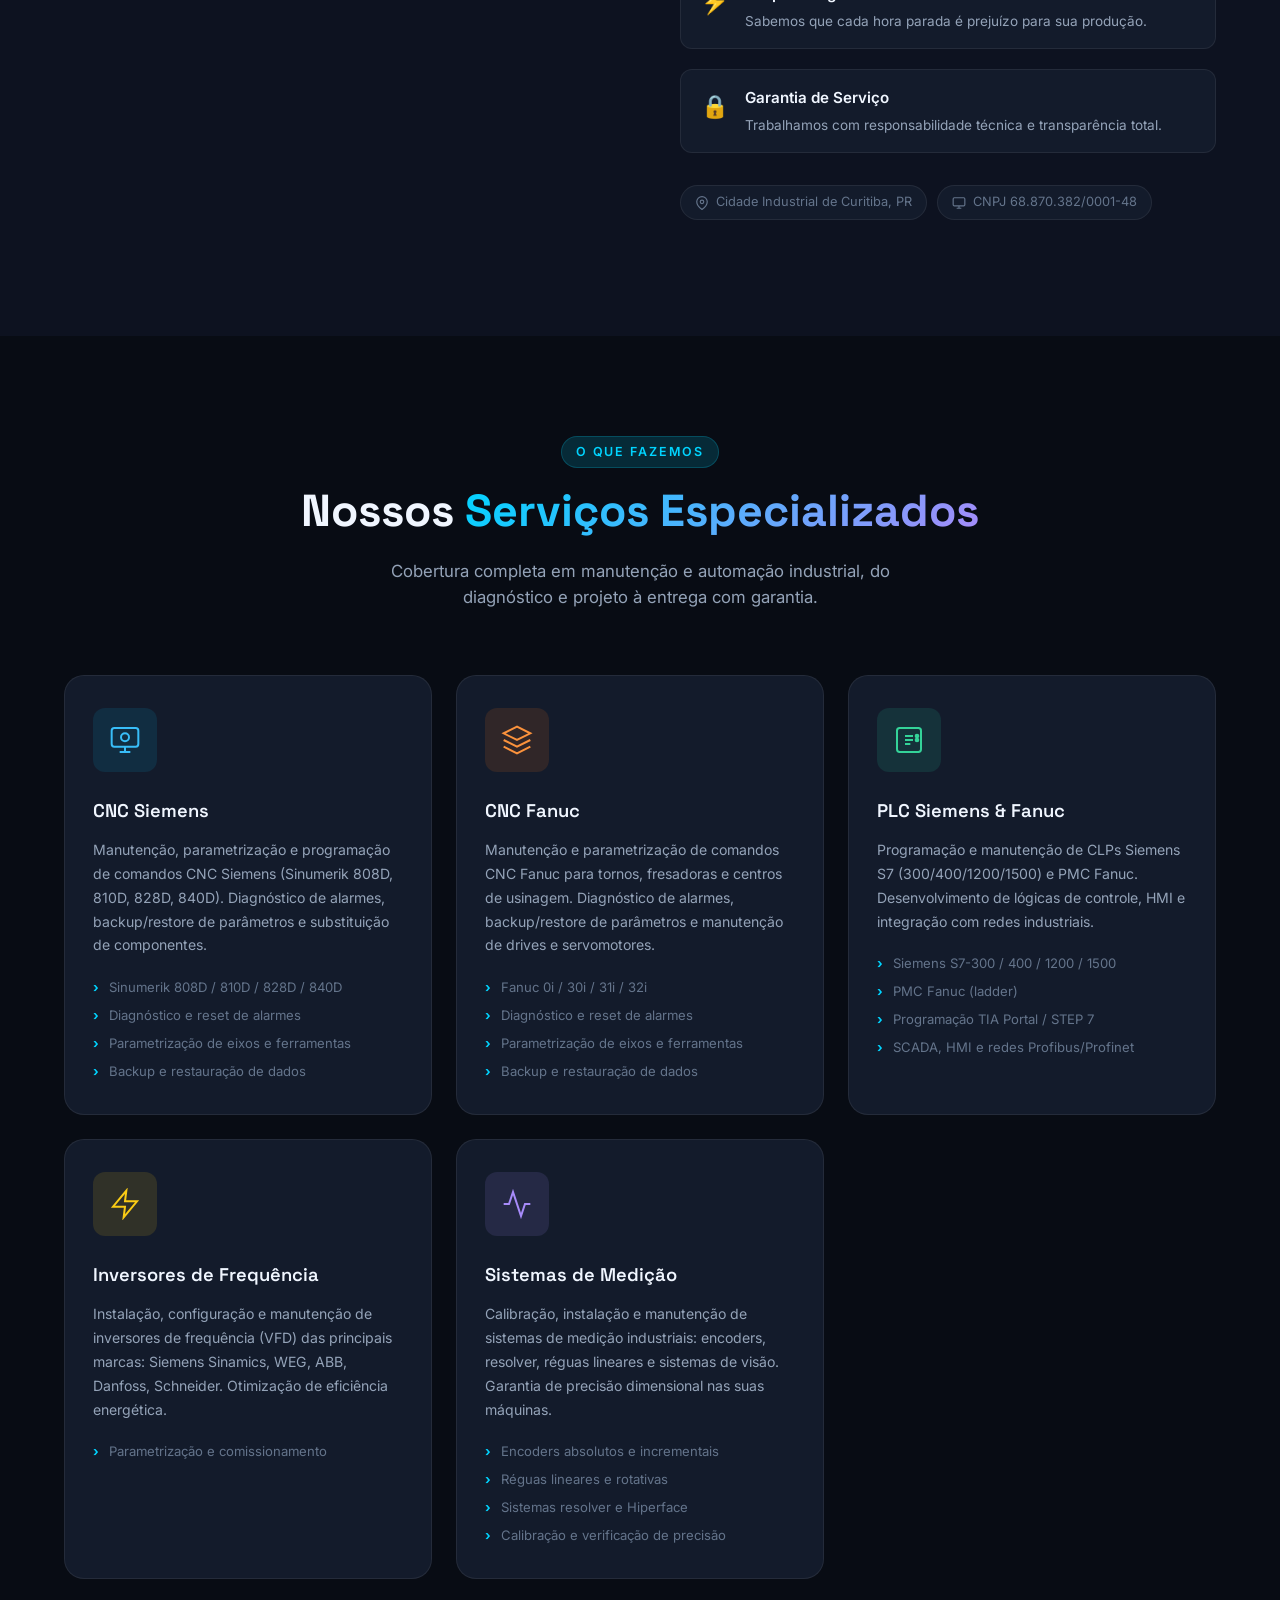
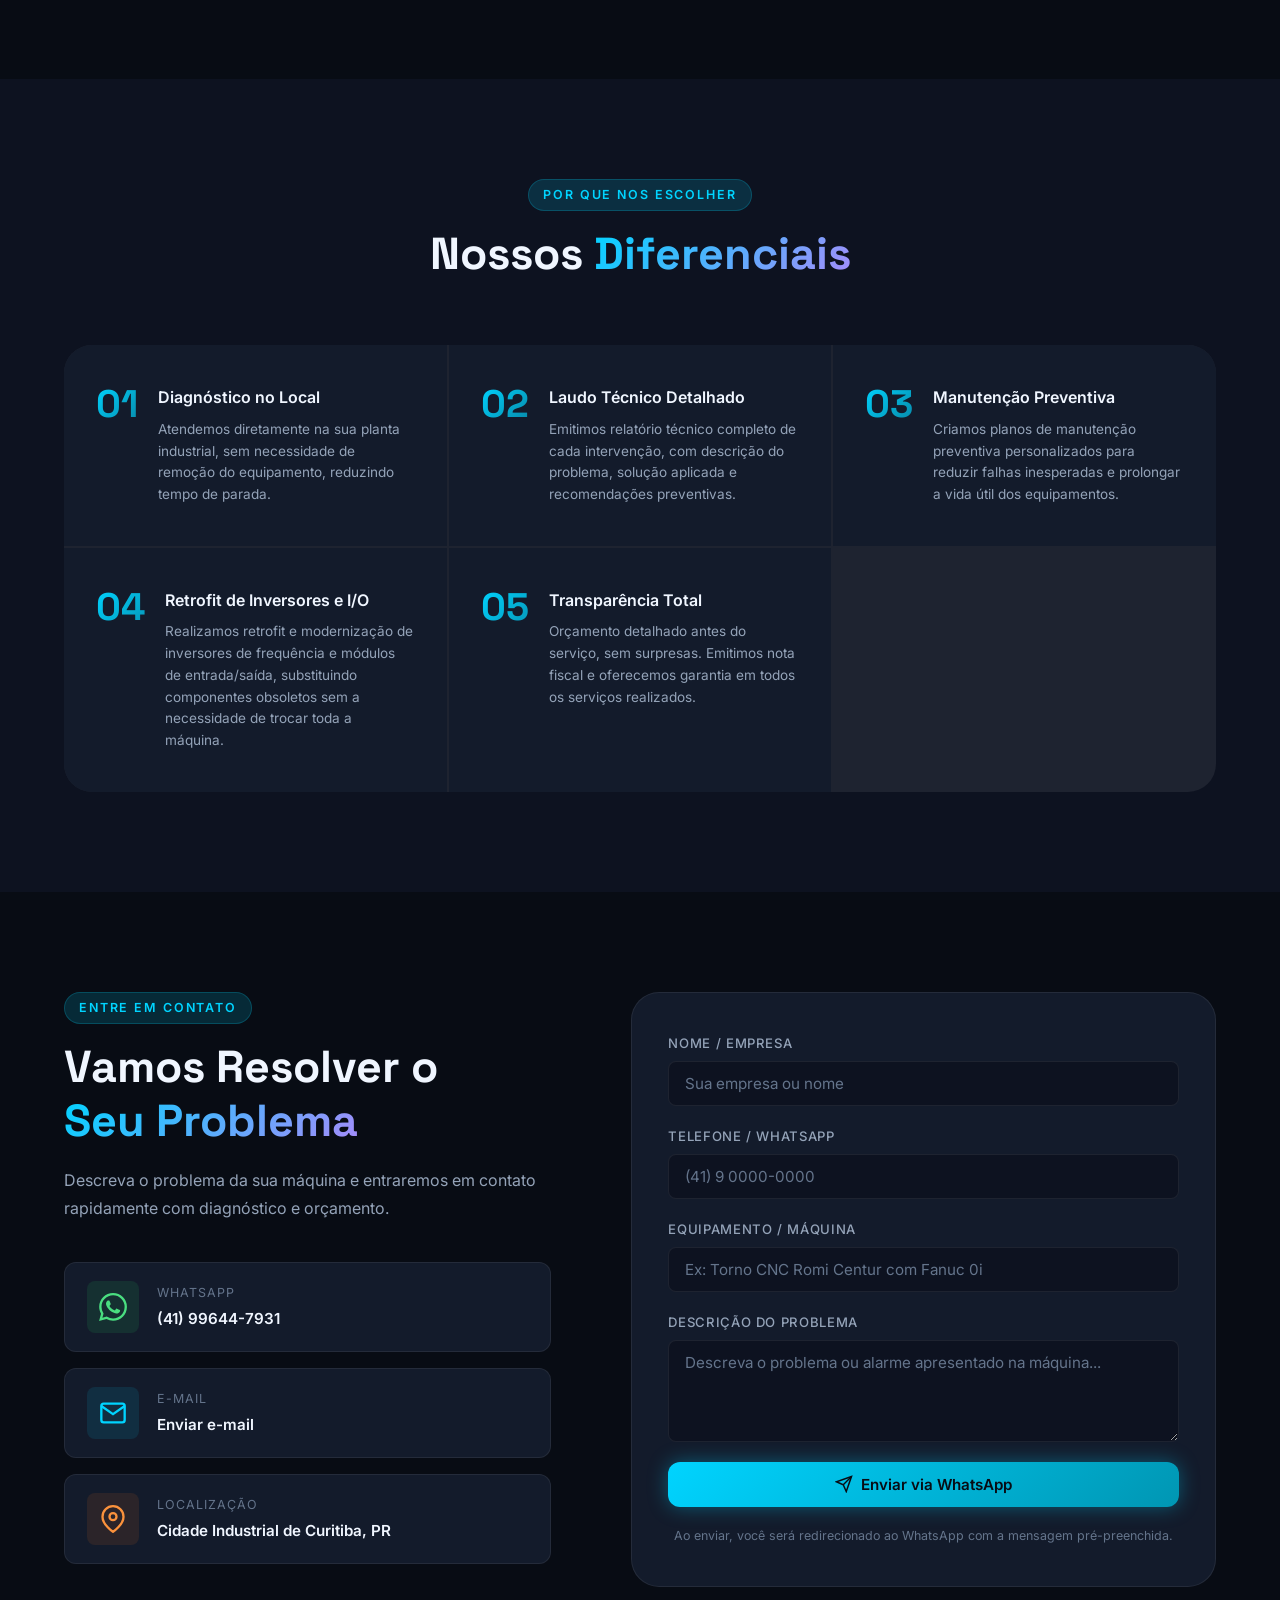
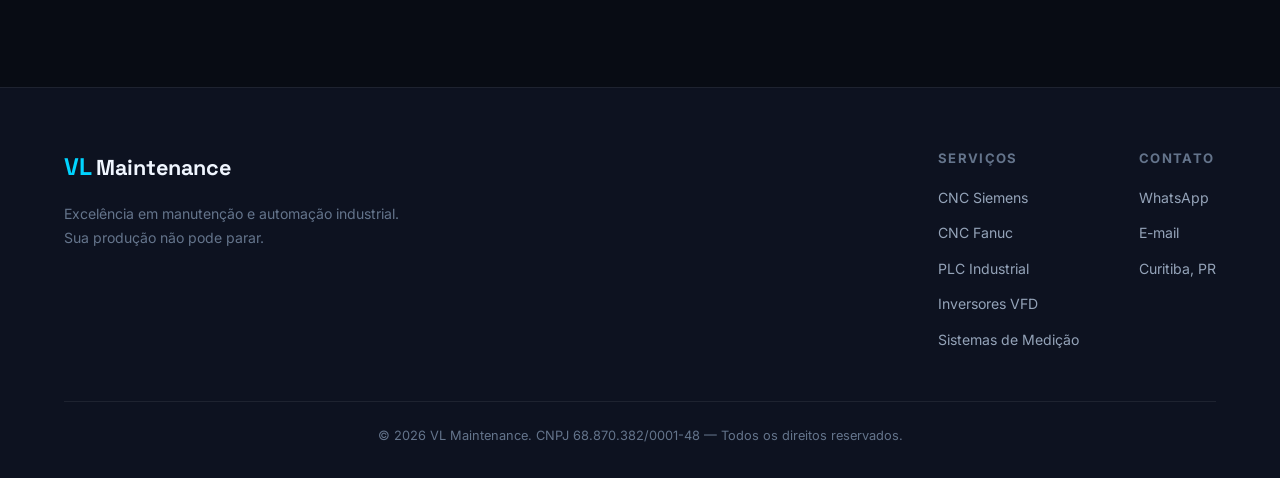
==== commit d9cfbb10: "Add files via upload" ====
--- a/index.html
+++ b/index.html
@@ -307,7 +307,7 @@
               </div>
               <div>
                 <div class="contato-card-title">E-mail</div>
-                <div class="contato-card-value">vinilobo.eng@gmail.com</div>
+                <div class="contato-card-value">Enviar e-mail</div>
               </div>
             </a>
 
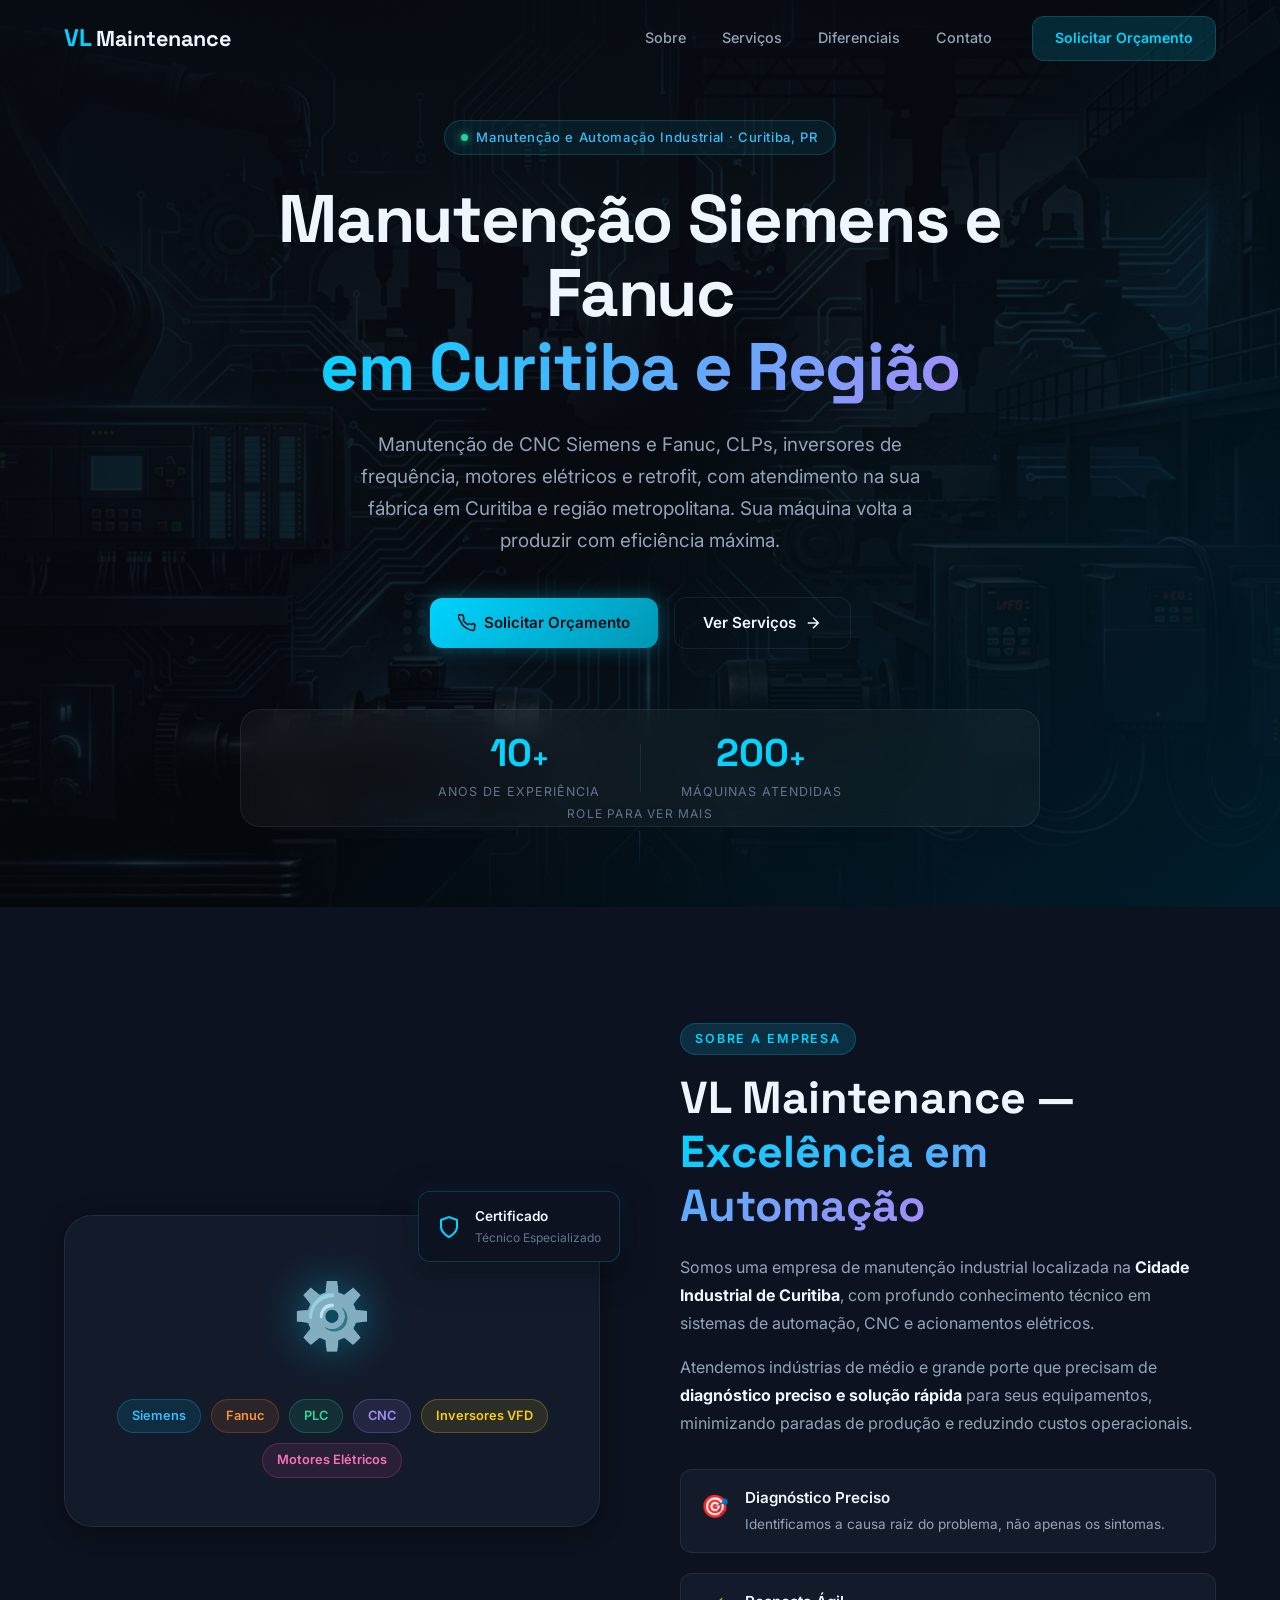
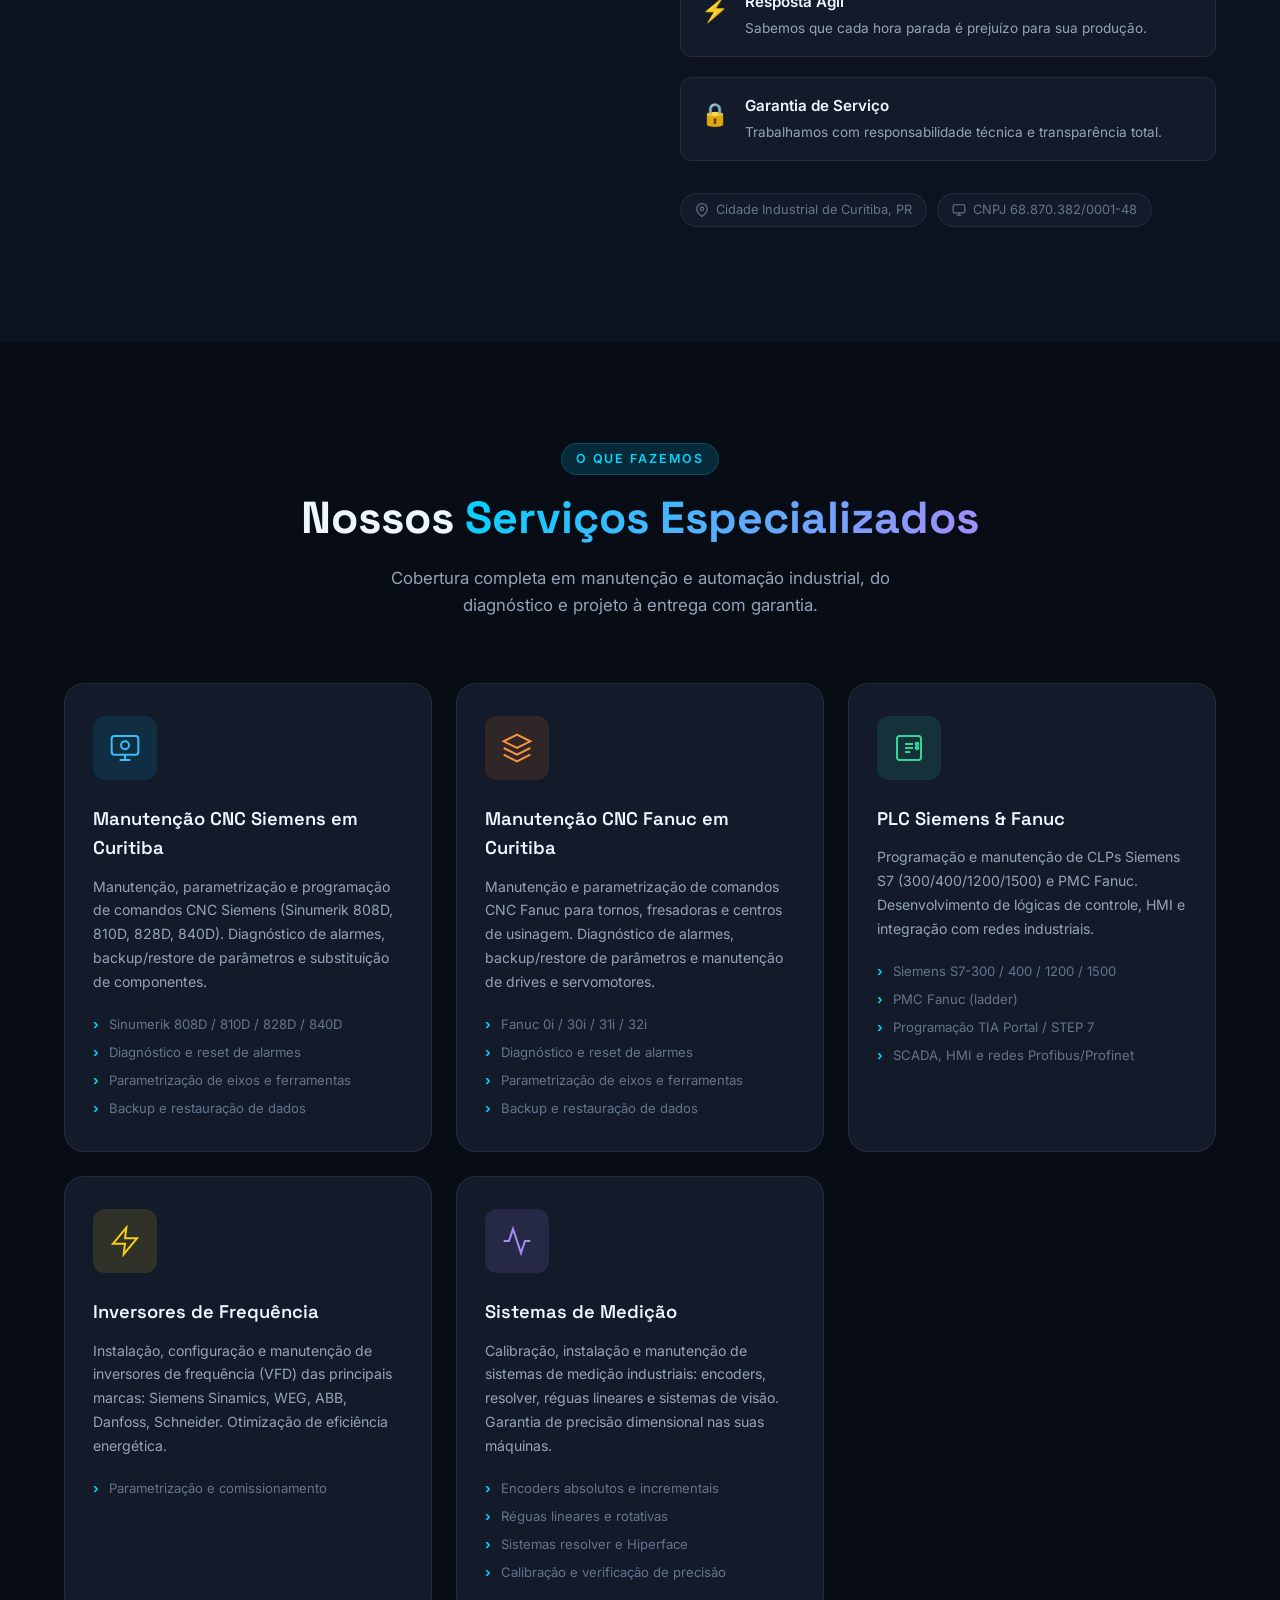
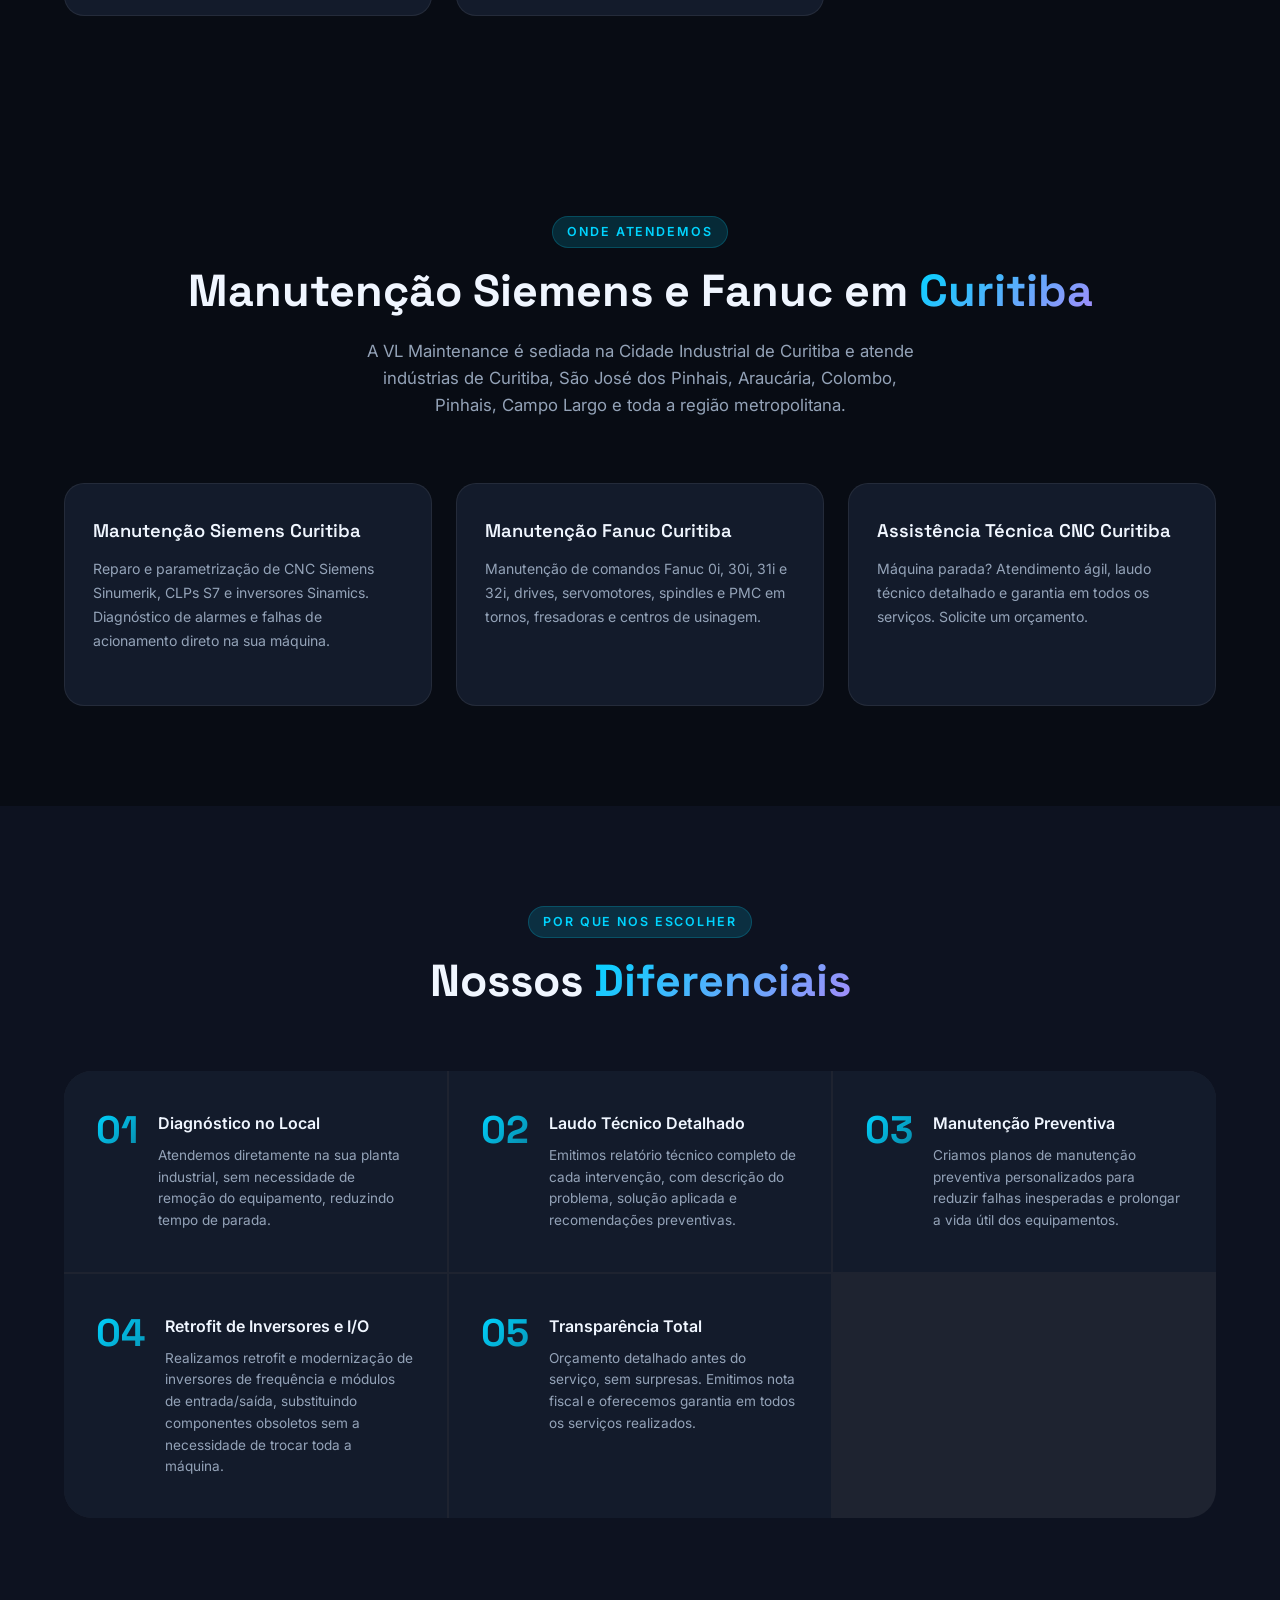
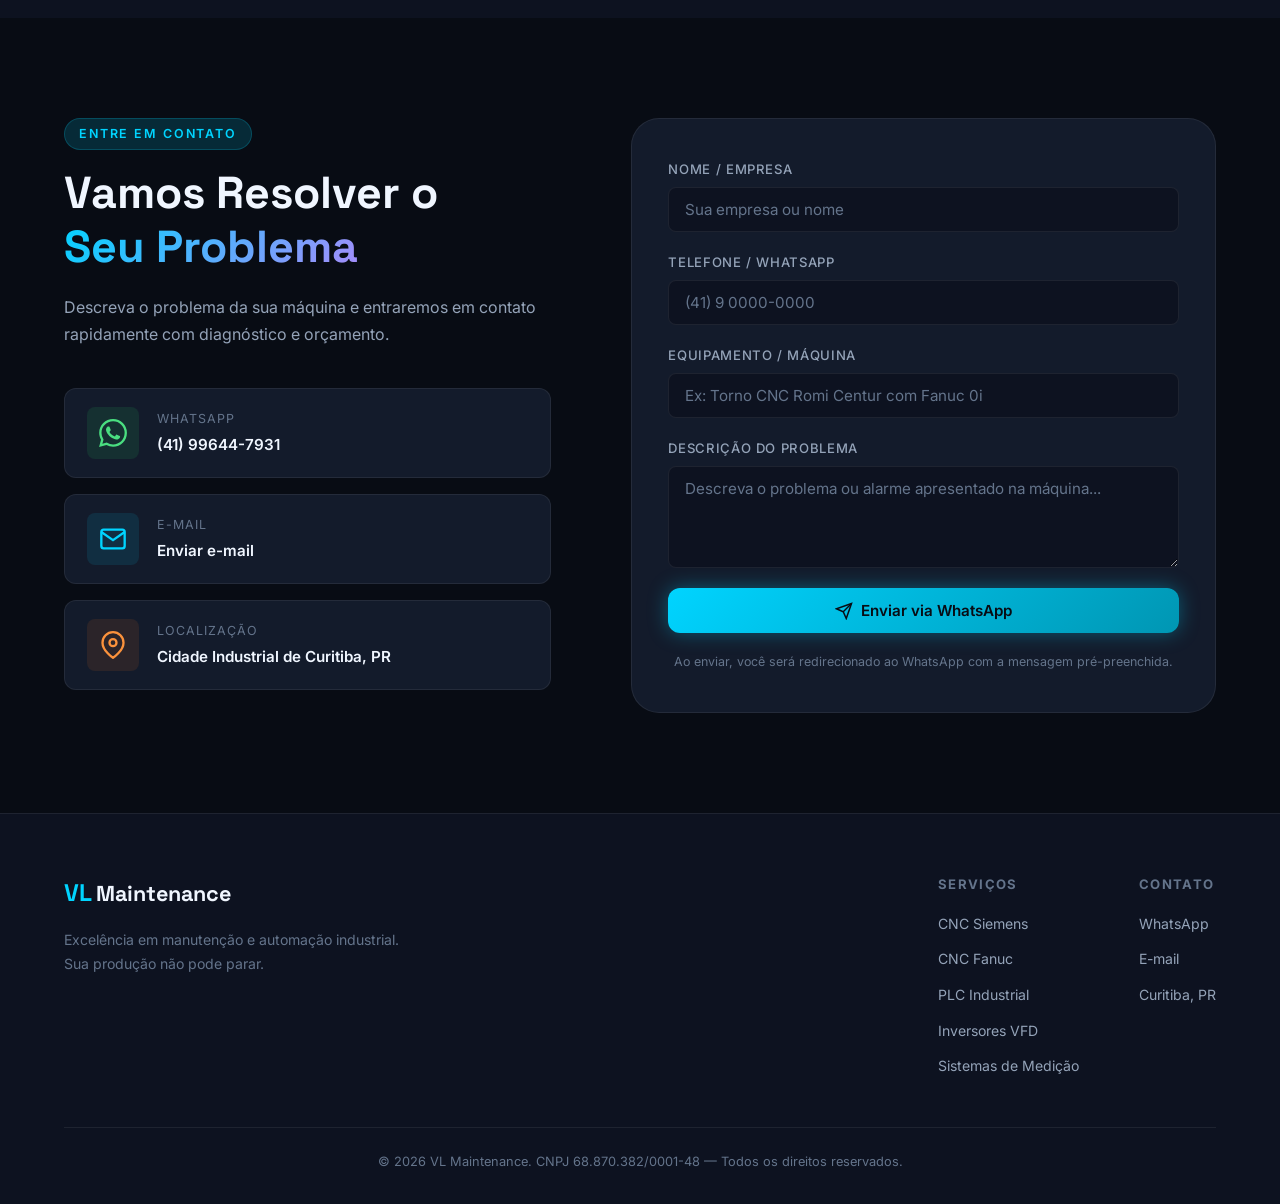
==== commit 91d2514b: "Add files via upload" ====
--- a/index.html
+++ b/index.html
@@ -3,8 +3,47 @@
 <head>
   <meta charset="UTF-8" />
   <meta name="viewport" content="width=device-width, initial-scale=1.0" />
-  <title>VL Maintenance | Manutenção e Automação Industrial em Curitiba</title>
-  <meta name="description" content="VL Maintenance oferece manutenção e automação industrial especializada em Curitiba-PR: CNC Siemens e Fanuc, inversores de frequência, motores elétricos, sistemas de medição e PLCs industriais." />
+  <title>Manutenção Siemens e Fanuc em Curitiba | CNC e Automação Industrial – VL Maintenance</title>
+  <meta name="description" content="Manutenção Siemens e manutenção Fanuc em Curitiba e região: CNC Sinumerik, Fanuc 0i/30i, CLP, inversores e servo drives. Atendimento na sua fábrica, laudo técnico e garantia. Peça orçamento." />
+  <meta name="keywords" content="manutenção Siemens Curitiba, manutenção Fanuc Curitiba, manutenção CNC Curitiba, assistência técnica CNC Curitiba, Sinumerik, automação industrial Curitiba" />
+  <meta name="robots" content="index, follow" />
+  <meta name="geo.region" content="BR-PR" />
+  <meta name="geo.placename" content="Curitiba" />
+  <link rel="canonical" href="https://vlmaintenance.com.br/" />
+  <meta property="og:type" content="website" />
+  <meta property="og:locale" content="pt_BR" />
+  <meta property="og:url" content="https://vlmaintenance.com.br/" />
+  <meta property="og:title" content="Manutenção Siemens e Fanuc em Curitiba – VL Maintenance" />
+  <meta property="og:description" content="Manutenção de CNC Siemens e Fanuc, CLPs e inversores em Curitiba e região. Atendimento na sua planta." />
+  <meta property="og:image" content="https://vlmaintenance.com.br/hero_bg.jpg" />
+  <script type="application/ld+json">
+  {
+    "@context": "https://schema.org",
+    "@graph": [
+      {
+        "@type": "LocalBusiness",
+        "@id": "https://vlmaintenance.com.br/#empresa",
+        "name": "VL Maintenance",
+        "url": "https://vlmaintenance.com.br/",
+        "image": "https://vlmaintenance.com.br/hero_bg.jpg",
+        "telephone": "+55-41-99644-7931",
+        "email": "vinilobo.eng@gmail.com",
+        "description": "Manutenção de CNC Siemens e Fanuc, CLPs, inversores de frequência e automação industrial em Curitiba e região.",
+        "address": { "@type": "PostalAddress", "addressLocality": "Curitiba", "addressRegion": "PR", "addressCountry": "BR" },
+        "areaServed": ["Curitiba", "São José dos Pinhais", "Araucária", "Colombo", "Pinhais", "Campo Largo", "Região Metropolitana de Curitiba", "Paraná"],
+        "knowsAbout": ["Manutenção Siemens", "Manutenção Fanuc", "CNC Sinumerik", "Fanuc 0i", "CLP Siemens S7", "Inversores de frequência", "Servo drives"]
+      },
+      {
+        "@type": "FAQPage",
+        "mainEntity": [
+          {"@type": "Question", "name": "Vocês fazem manutenção Siemens em Curitiba?", "acceptedAnswer": {"@type": "Answer", "text": "Sim. A VL Maintenance realiza manutenção em CNC Siemens Sinumerik (808D, 810D, 828D, 840D), CLPs S7 e inversores Sinamics em Curitiba e região metropolitana."}},
+          {"@type": "Question", "name": "Vocês fazem manutenção Fanuc em Curitiba?", "acceptedAnswer": {"@type": "Answer", "text": "Sim. Atendemos comandos Fanuc 0i, 30i, 31i e 32i, drives, servomotores e PMC em Curitiba e região."}},
+          {"@type": "Question", "name": "O atendimento é na minha fábrica?", "acceptedAnswer": {"@type": "Answer", "text": "Sim, o diagnóstico é feito no local, sem remover o equipamento, com laudo técnico e garantia do serviço."}}
+        ]
+      }
+    ]
+  }
+  </script>
   <link rel="preconnect" href="https://fonts.googleapis.com" />
   <link rel="preconnect" href="https://fonts.gstatic.com" crossorigin />
   <link href="https://fonts.googleapis.com/css2?family=Inter:wght@300;400;500;600;700;800;900&family=Space+Grotesk:wght@400;500;600;700&display=swap" rel="stylesheet" />
@@ -42,12 +81,12 @@
         Manutenção e Automação Industrial · Curitiba, PR
       </div>
       <h1 class="hero-title">
-        Precisão e Expertise em<br />
-        <span class="gradient-text">Manutenção e Automação Industrial</span>
+        Manutenção Siemens e Fanuc<br />
+        <span class="gradient-text">em Curitiba e Região</span>
       </h1>
       <p class="hero-subtitle">
-        Manutenção especializada e projetos de automação industrial: CNC Siemens &amp; Fanuc, CLPs, inversores de frequência,
-        motores elétricos e retrofit. Sua máquina volta a produzir com eficiência máxima.
+        Manutenção de CNC Siemens e Fanuc, CLPs, inversores de frequência, motores elétricos e retrofit,
+        com atendimento na sua fábrica em Curitiba e região metropolitana. Sua máquina volta a produzir com eficiência máxima.
       </p>
       <div class="hero-cta">
         <a href="#contato" class="btn btn-primary" id="btn-orcamento">
@@ -167,7 +206,7 @@
           <div class="servico-icon-wrap siemens-color">
             <svg width="32" height="32" viewBox="0 0 24 24" fill="none" stroke="currentColor" stroke-width="1.5"><rect x="2" y="3" width="20" height="14" rx="2"/><path d="M8 21h8M12 17v4"/><circle cx="12" cy="10" r="3"/></svg>
           </div>
-          <h3 class="servico-title">CNC Siemens</h3>
+          <h3 class="servico-title">Manutenção CNC Siemens em Curitiba</h3>
           <p class="servico-desc">Manutenção, parametrização e programação de comandos CNC Siemens (Sinumerik 808D, 810D, 828D, 840D). Diagnóstico de alarmes, backup/restore de parâmetros e substituição de componentes.</p>
           <ul class="servico-list">
             <li>Sinumerik 808D / 810D / 828D / 840D</li>
@@ -181,7 +220,7 @@
           <div class="servico-icon-wrap fanuc-color">
             <svg width="32" height="32" viewBox="0 0 24 24" fill="none" stroke="currentColor" stroke-width="1.5"><path d="M12 2L2 7l10 5 10-5-10-5zM2 17l10 5 10-5M2 12l10 5 10-5"/></svg>
           </div>
-          <h3 class="servico-title">CNC Fanuc</h3>
+          <h3 class="servico-title">Manutenção CNC Fanuc em Curitiba</h3>
           <p class="servico-desc">Manutenção e parametrização de comandos CNC Fanuc para tornos, fresadoras e centros de usinagem. Diagnóstico de alarmes, backup/restore de parâmetros e manutenção de drives e servomotores.</p>
           <ul class="servico-list">
             <li>Fanuc 0i / 30i / 31i / 32i</li>
@@ -230,6 +269,34 @@
           </ul>
         </div>
 
+      </div>
+    </div>
+  </section>
+
+  <!-- ===== ATENDIMENTO LOCAL ===== -->
+  <section id="atendimento" class="section">
+    <div class="container">
+      <div class="section-header">
+        <div class="section-label">Onde Atendemos</div>
+        <h2 class="section-title">Manutenção Siemens e Fanuc em <span class="gradient-text">Curitiba</span></h2>
+        <p class="section-desc">
+          A VL Maintenance é sediada na Cidade Industrial de Curitiba e atende indústrias de Curitiba, São José dos Pinhais,
+          Araucária, Colombo, Pinhais, Campo Largo e toda a região metropolitana.
+        </p>
+      </div>
+      <div class="servicos-grid">
+        <div class="servico-card">
+          <h3 class="servico-title"><a href="/manutencao-siemens-curitiba/">Manutenção Siemens Curitiba</a></h3>
+          <p class="servico-desc">Reparo e parametrização de CNC Siemens Sinumerik, CLPs S7 e inversores Sinamics. Diagnóstico de alarmes e falhas de acionamento direto na sua máquina.</p>
+        </div>
+        <div class="servico-card">
+          <h3 class="servico-title"><a href="/manutencao-fanuc-curitiba/">Manutenção Fanuc Curitiba</a></h3>
+          <p class="servico-desc">Manutenção de comandos Fanuc 0i, 30i, 31i e 32i, drives, servomotores, spindles e PMC em tornos, fresadoras e centros de usinagem.</p>
+        </div>
+        <div class="servico-card">
+          <h3 class="servico-title">Assistência Técnica CNC Curitiba</h3>
+          <p class="servico-desc">Máquina parada? Atendimento ágil, laudo técnico detalhado e garantia em todos os serviços. <a href="#contato">Solicite um orçamento</a>.</p>
+        </div>
       </div>
     </div>
   </section>
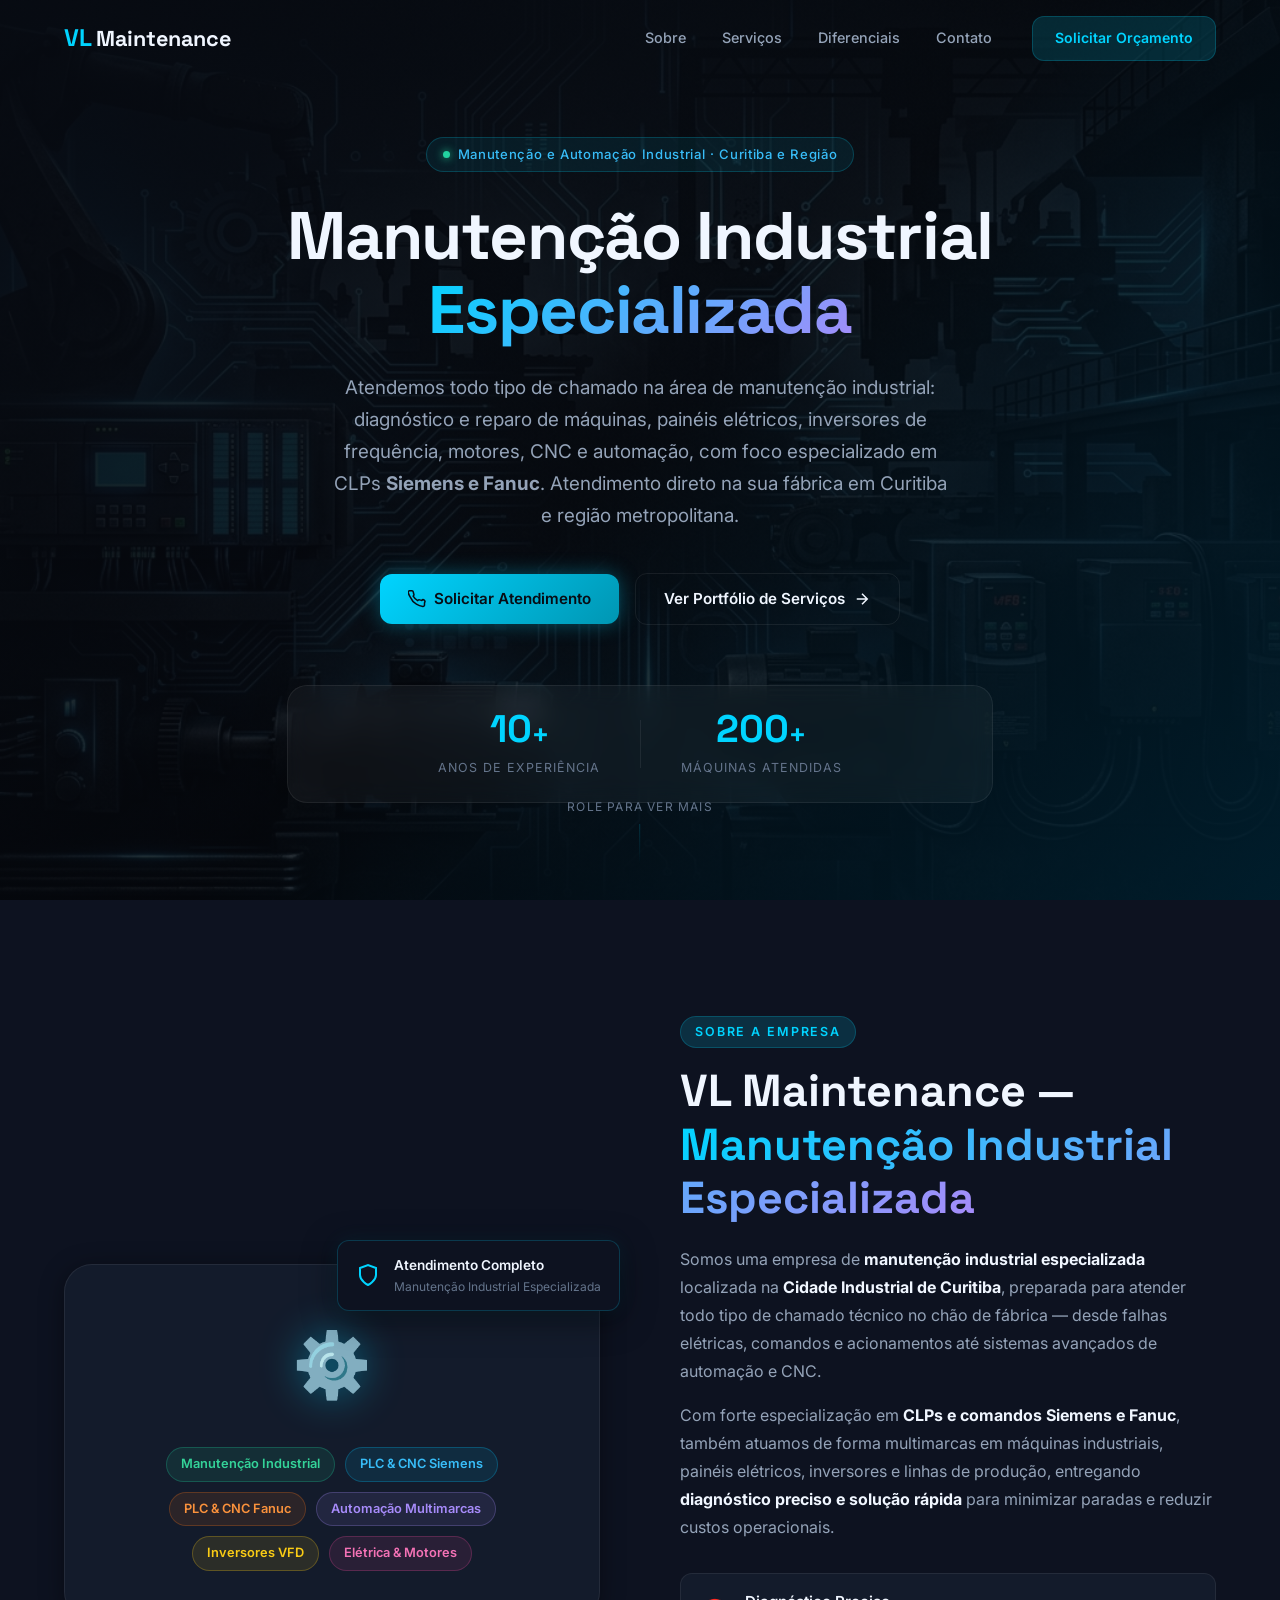
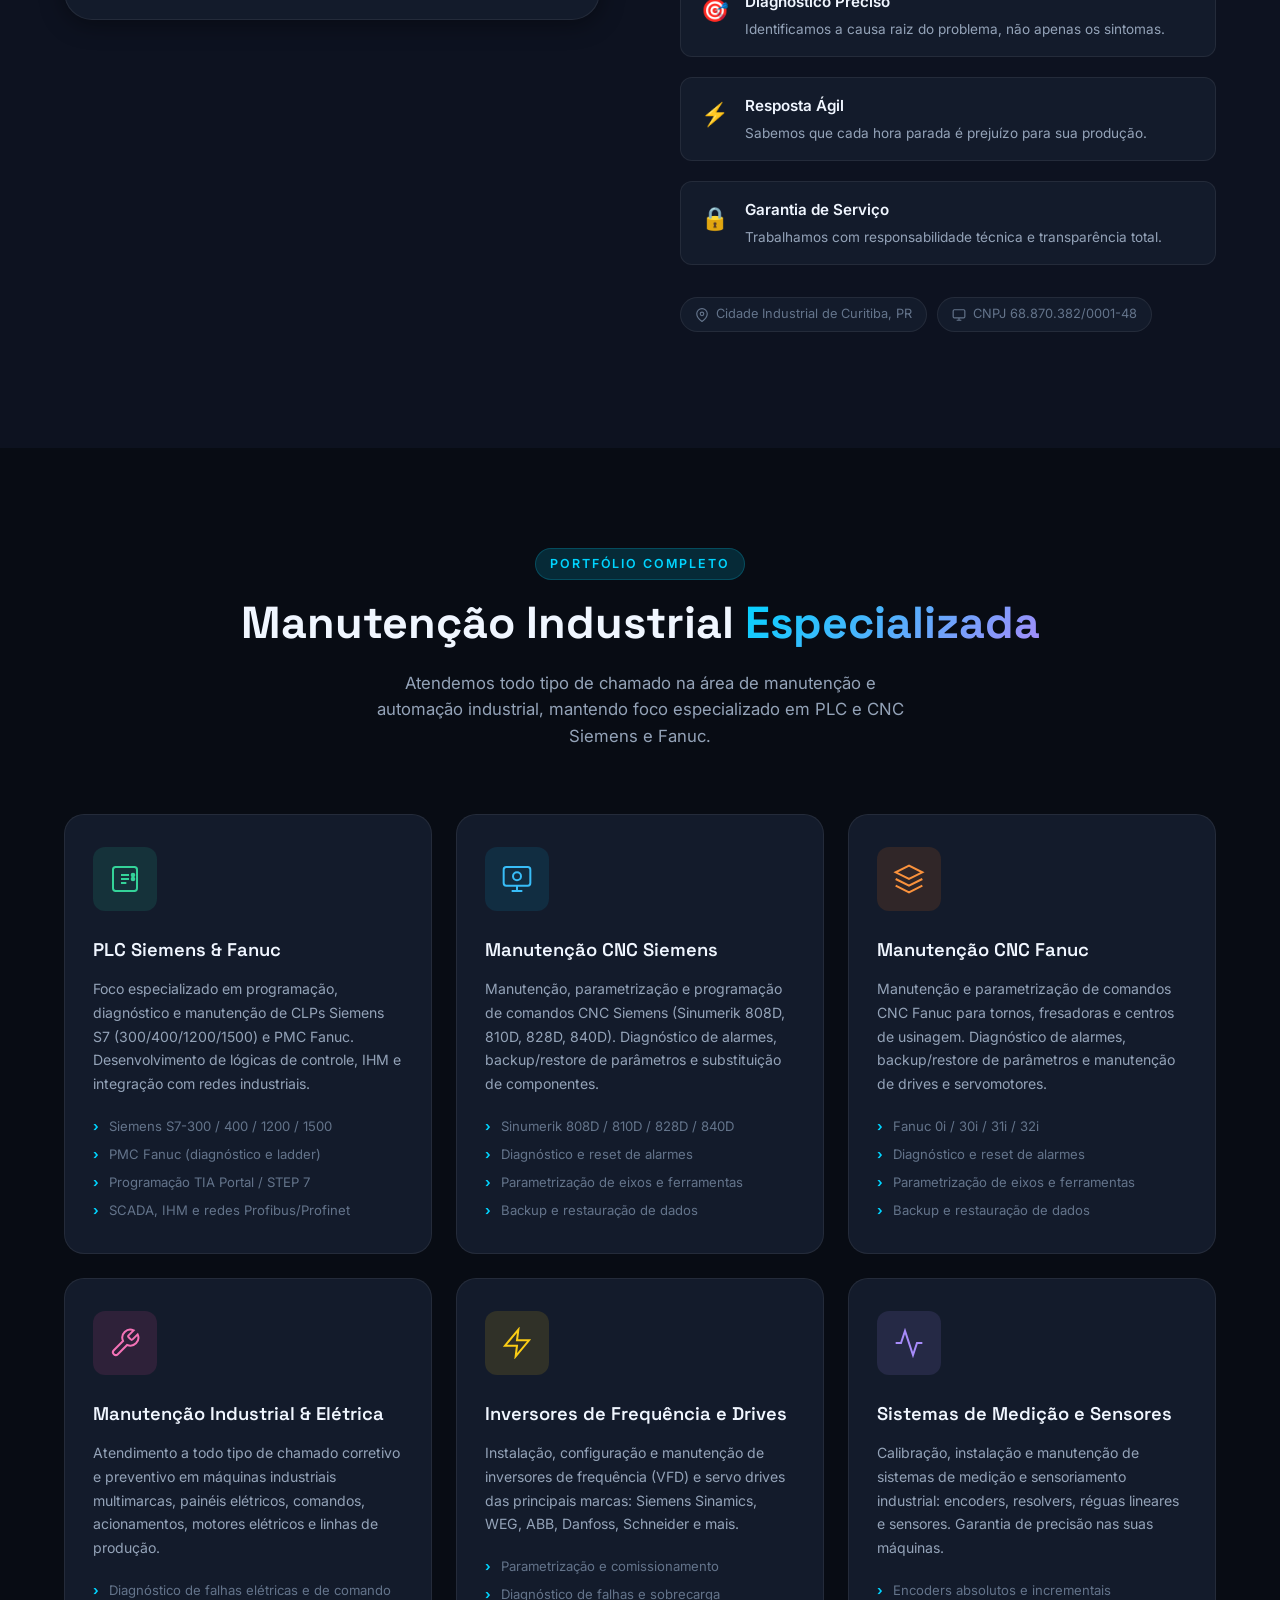
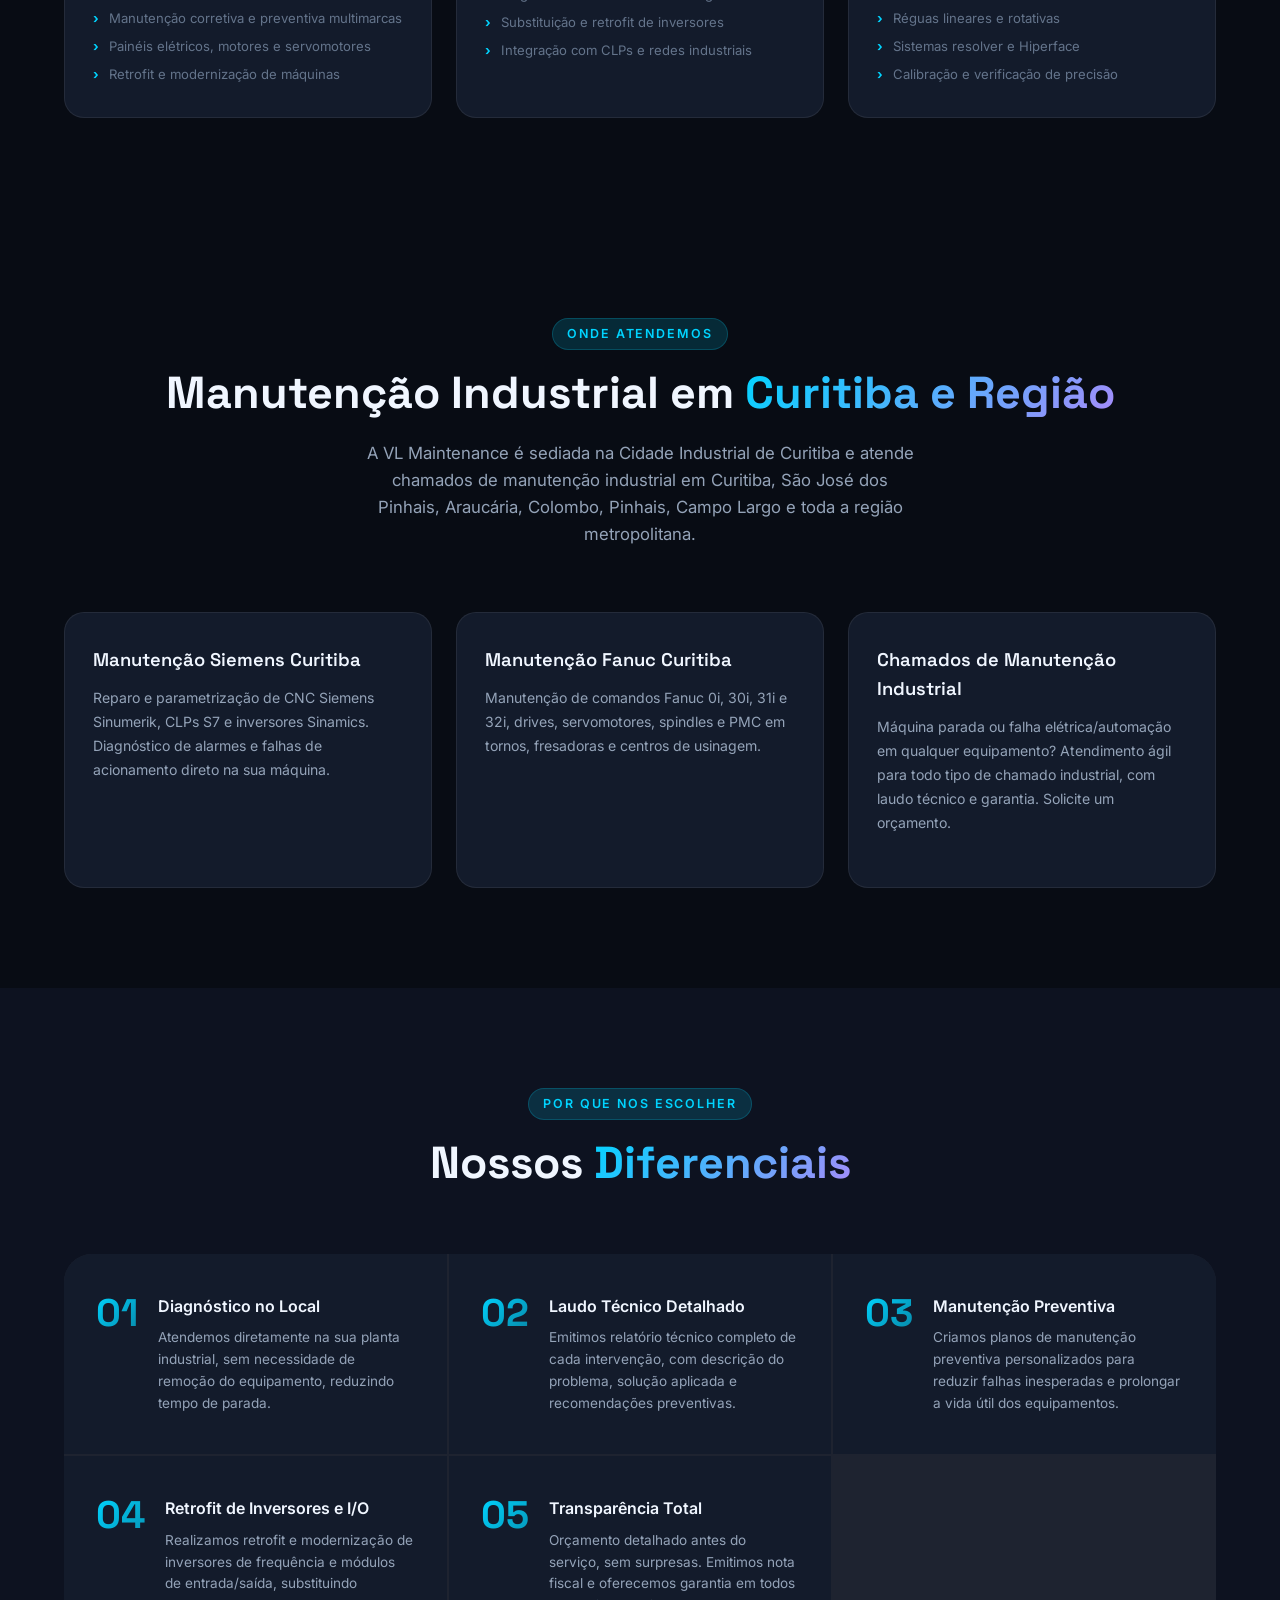
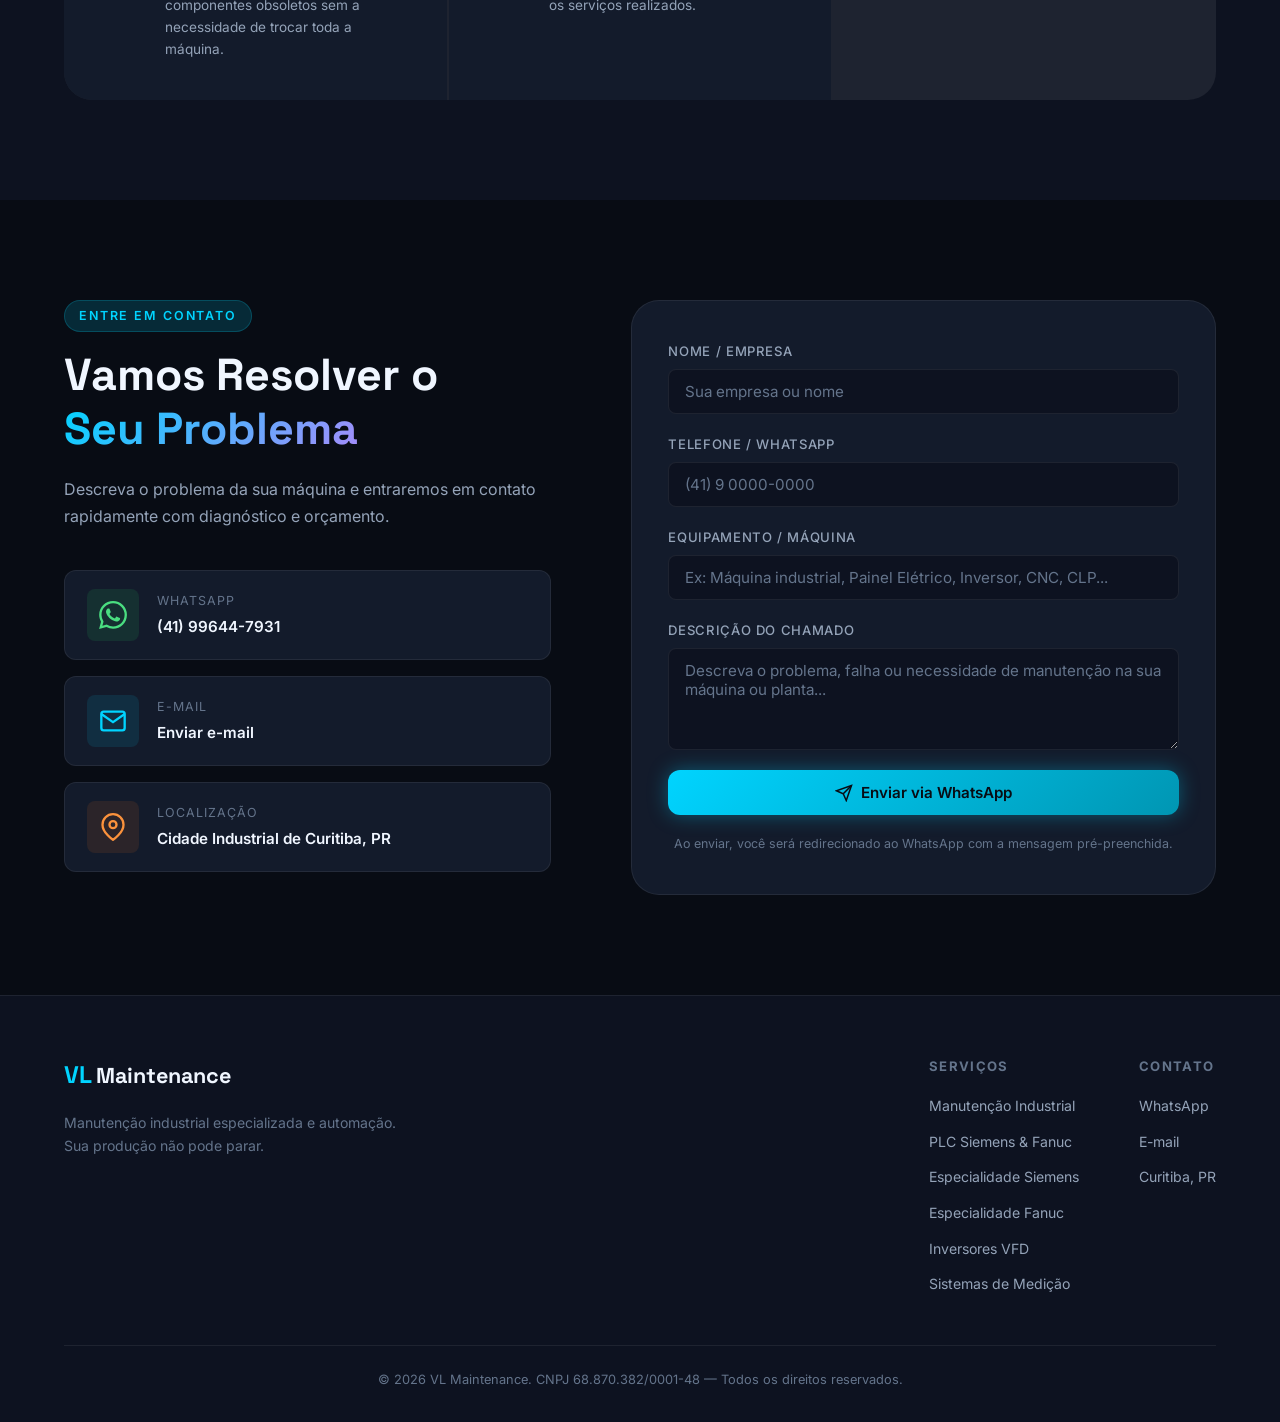
==== commit e09a7347: "Add files via upload" ====
--- a/index.html
+++ b/index.html
@@ -3,9 +3,9 @@
 <head>
   <meta charset="UTF-8" />
   <meta name="viewport" content="width=device-width, initial-scale=1.0" />
-  <title>Manutenção Siemens e Fanuc em Curitiba | CNC e Automação Industrial – VL Maintenance</title>
-  <meta name="description" content="Manutenção Siemens e manutenção Fanuc em Curitiba e região: CNC Sinumerik, Fanuc 0i/30i, CLP, inversores e servo drives. Atendimento na sua fábrica, laudo técnico e garantia. Peça orçamento." />
-  <meta name="keywords" content="manutenção Siemens Curitiba, manutenção Fanuc Curitiba, manutenção CNC Curitiba, assistência técnica CNC Curitiba, Sinumerik, automação industrial Curitiba" />
+  <title>Manutenção Industrial Especializada em Curitiba | Automação, PLC Siemens e Fanuc – VL Maintenance</title>
+  <meta name="description" content="Manutenção industrial especializada em Curitiba e região: atendimento a todo tipo de chamado em máquinas industriais, elétrica, automação, inversores, CNC e foco especializado em PLC Siemens e Fanuc." />
+  <meta name="keywords" content="manutenção industrial Curitiba, manutenção industrial especializada, automação industrial Curitiba, manutenção Siemens Curitiba, manutenção Fanuc Curitiba, manutenção CNC Curitiba, manutenção PLC Curitiba" />
   <meta name="robots" content="index, follow" />
   <meta name="geo.region" content="BR-PR" />
   <meta name="geo.placename" content="Curitiba" />
@@ -13,8 +13,8 @@
   <meta property="og:type" content="website" />
   <meta property="og:locale" content="pt_BR" />
   <meta property="og:url" content="https://vlmaintenance.com.br/" />
-  <meta property="og:title" content="Manutenção Siemens e Fanuc em Curitiba – VL Maintenance" />
-  <meta property="og:description" content="Manutenção de CNC Siemens e Fanuc, CLPs e inversores em Curitiba e região. Atendimento na sua planta." />
+  <meta property="og:title" content="Manutenção Industrial Especializada em Curitiba – VL Maintenance" />
+  <meta property="og:description" content="Atendimento completo em manutenção industrial, elétrica, automação, inversores, CNC e especialidade em PLC Siemens e Fanuc em Curitiba e região." />
   <meta property="og:image" content="https://vlmaintenance.com.br/hero_bg.jpg" />
   <script type="application/ld+json">
   {
@@ -28,17 +28,17 @@
         "image": "https://vlmaintenance.com.br/hero_bg.jpg",
         "telephone": "+55-41-99644-7931",
         "email": "vinilobo.eng@gmail.com",
-        "description": "Manutenção de CNC Siemens e Fanuc, CLPs, inversores de frequência e automação industrial em Curitiba e região.",
+        "description": "Manutenção industrial especializada em Curitiba e região: atendimento a chamados corretivos e preventivos, automação industrial, painéis elétricos, inversores de frequência, CNC e foco especializado em PLC Siemens e Fanuc.",
         "address": { "@type": "PostalAddress", "addressLocality": "Curitiba", "addressRegion": "PR", "addressCountry": "BR" },
         "areaServed": ["Curitiba", "São José dos Pinhais", "Araucária", "Colombo", "Pinhais", "Campo Largo", "Região Metropolitana de Curitiba", "Paraná"],
-        "knowsAbout": ["Manutenção Siemens", "Manutenção Fanuc", "CNC Sinumerik", "Fanuc 0i", "CLP Siemens S7", "Inversores de frequência", "Servo drives"]
+        "knowsAbout": ["Manutenção Industrial Especializada", "Automação Industrial", "Manutenção Elétrica Industrial", "PLC Siemens S7", "PMC Fanuc", "CNC Sinumerik", "CNC Fanuc", "Inversores de frequência", "Servo drives"]
       },
       {
         "@type": "FAQPage",
         "mainEntity": [
-          {"@type": "Question", "name": "Vocês fazem manutenção Siemens em Curitiba?", "acceptedAnswer": {"@type": "Answer", "text": "Sim. A VL Maintenance realiza manutenção em CNC Siemens Sinumerik (808D, 810D, 828D, 840D), CLPs S7 e inversores Sinamics em Curitiba e região metropolitana."}},
-          {"@type": "Question", "name": "Vocês fazem manutenção Fanuc em Curitiba?", "acceptedAnswer": {"@type": "Answer", "text": "Sim. Atendemos comandos Fanuc 0i, 30i, 31i e 32i, drives, servomotores e PMC em Curitiba e região."}},
-          {"@type": "Question", "name": "O atendimento é na minha fábrica?", "acceptedAnswer": {"@type": "Answer", "text": "Sim, o diagnóstico é feito no local, sem remover o equipamento, com laudo técnico e garantia do serviço."}}
+          {"@type": "Question", "name": "Quais tipos de chamados de manutenção industrial vocês atendem?", "acceptedAnswer": {"@type": "Answer", "text": "Atendemos todo tipo de chamado na área de manutenção industrial: paradas de máquina, falhas elétricas e de automação, inversores de frequência, servomotores, sistemas de medição, comandos CNC e CLPs, com forte especialização em Siemens e Fanuc."}},
+          {"@type": "Question", "name": "Vocês fazem manutenção Siemens e Fanuc em Curitiba?", "acceptedAnswer": {"@type": "Answer", "text": "Sim. Além da manutenção industrial geral, temos foco especializado em CLPs e comandos Siemens (S7-300/400/1200/1500, Sinumerik, Sinamics) e Fanuc (PMC, 0i, 30i, 31i, 32i, servo drives) em Curitiba e região metropolitana."}},
+          {"@type": "Question", "name": "O atendimento é na minha fábrica?", "acceptedAnswer": {"@type": "Answer", "text": "Sim, o diagnóstico e o reparo são feitos diretamente no local, com laudo técnico e garantia do serviço."}}
         ]
       }
     ]
@@ -78,23 +78,24 @@
     <div class="hero-content">
       <div class="hero-badge">
         <span class="badge-dot"></span>
-        Manutenção e Automação Industrial · Curitiba, PR
+        Manutenção e Automação Industrial · Curitiba e Região
       </div>
       <h1 class="hero-title">
-        Manutenção Siemens e Fanuc<br />
-        <span class="gradient-text">em Curitiba e Região</span>
+        Manutenção Industrial<br />
+        <span class="gradient-text">Especializada</span>
       </h1>
       <p class="hero-subtitle">
-        Manutenção de CNC Siemens e Fanuc, CLPs, inversores de frequência, motores elétricos e retrofit,
-        com atendimento na sua fábrica em Curitiba e região metropolitana. Sua máquina volta a produzir com eficiência máxima.
+        Atendemos todo tipo de chamado na área de manutenção industrial: diagnóstico e reparo de máquinas,
+        painéis elétricos, inversores de frequência, motores, CNC e automação, com foco especializado em CLPs
+        <strong>Siemens e Fanuc</strong>. Atendimento direto na sua fábrica em Curitiba e região metropolitana.
       </p>
       <div class="hero-cta">
         <a href="#contato" class="btn btn-primary" id="btn-orcamento">
           <svg width="18" height="18" viewBox="0 0 24 24" fill="none" stroke="currentColor" stroke-width="2"><path d="M22 16.92v3a2 2 0 01-2.18 2 19.79 19.79 0 01-8.63-3.07A19.5 19.5 0 013.07 9.5 19.79 19.79 0 01.14 3.07 2 2 0 012.11 1h3a2 2 0 012 1.72c.127.96.361 1.903.7 2.81a2 2 0 01-.45 2.11L6.91 8.09a16 16 0 006 6l.45-.45a2 2 0 012.11-.45c.907.339 1.85.573 2.81.7A2 2 0 0122 16.92z"/></svg>
-          Solicitar Orçamento
+          Solicitar Atendimento
         </a>
         <a href="#servicos" class="btn btn-ghost" id="btn-servicos">
-          Ver Serviços
+          Ver Portfólio de Serviços
           <svg width="18" height="18" viewBox="0 0 24 24" fill="none" stroke="currentColor" stroke-width="2"><path d="M5 12h14M12 5l7 7-7 7"/></svg>
         </a>
       </div>
@@ -124,19 +125,19 @@
           <div class="sobre-card-main">
             <div class="sobre-icon-big">⚙️</div>
             <div class="sobre-expertise-tags">
-              <span class="tag tag-siemens">Siemens</span>
-              <span class="tag tag-fanuc">Fanuc</span>
-              <span class="tag tag-plc">PLC</span>
-              <span class="tag tag-cnc">CNC</span>
+              <span class="tag tag-plc">Manutenção Industrial</span>
+              <span class="tag tag-siemens">PLC &amp; CNC Siemens</span>
+              <span class="tag tag-fanuc">PLC &amp; CNC Fanuc</span>
+              <span class="tag tag-cnc">Automação Multimarcas</span>
               <span class="tag tag-vfd">Inversores VFD</span>
-              <span class="tag tag-motor">Motores Elétricos</span>
+              <span class="tag tag-motor">Elétrica &amp; Motores</span>
             </div>
           </div>
           <div class="sobre-card-floating card-float-1">
             <svg width="24" height="24" viewBox="0 0 24 24" fill="none" stroke="#00d4ff" stroke-width="2"><path d="M12 22s8-4 8-10V5l-8-3-8 3v7c0 6 8 10 8 10z"/></svg>
             <div>
-              <div class="float-title">Certificado</div>
-              <div class="float-sub">Técnico Especializado</div>
+              <div class="float-title">Atendimento Completo</div>
+              <div class="float-sub">Manutenção Industrial Especializada</div>
             </div>
           </div>
 
@@ -144,14 +145,13 @@
 
         <div class="sobre-content">
           <div class="section-label">Sobre a Empresa</div>
-          <h2 class="section-title">VL Maintenance —<br /><span class="gradient-text">Excelência em Automação</span></h2>
+          <h2 class="section-title">VL Maintenance —<br /><span class="gradient-text">Manutenção Industrial Especializada</span></h2>
           <p class="sobre-text">
-            Somos uma empresa de manutenção industrial localizada na <strong>Cidade Industrial de Curitiba</strong>, 
-            com profundo conhecimento técnico em sistemas de automação, CNC e acionamentos elétricos.
+            Somos uma empresa de <strong>manutenção industrial especializada</strong> localizada na <strong>Cidade Industrial de Curitiba</strong>, 
+            preparada para atender todo tipo de chamado técnico no chão de fábrica — desde falhas elétricas, comandos e acionamentos até sistemas avançados de automação e CNC.
           </p>
           <p class="sobre-text">
-            Atendemos indústrias de médio e grande porte que precisam de <strong>diagnóstico preciso e solução rápida</strong>
-            para seus equipamentos, minimizando paradas de produção e reduzindo custos operacionais.
+            Com forte especialização em <strong>CLPs e comandos Siemens e Fanuc</strong>, também atuamos de forma multimarcas em máquinas industriais, painéis elétricos, inversores e linhas de produção, entregando <strong>diagnóstico preciso e solução rápida</strong> para minimizar paradas e reduzir custos operacionais.
           </p>
           <div class="sobre-pilares">
             <div class="pilar">
@@ -195,18 +195,32 @@
   <section id="servicos" class="section servicos-section">
     <div class="container">
       <div class="section-header">
-        <div class="section-label">O Que Fazemos</div>
-        <h2 class="section-title">Nossos <span class="gradient-text">Serviços Especializados</span></h2>
-        <p class="section-desc">Cobertura completa em manutenção e automação industrial, do diagnóstico e projeto à entrega com garantia.</p>
+        <div class="section-label">Portfólio Completo</div>
+        <h2 class="section-title">Manutenção Industrial <span class="gradient-text">Especializada</span></h2>
+        <p class="section-desc">Atendemos todo tipo de chamado na área de manutenção e automação industrial, mantendo foco especializado em PLC e CNC Siemens e Fanuc.</p>
       </div>
 
       <div class="servicos-grid">
+
+        <div class="servico-card" id="card-plc">
+          <div class="servico-icon-wrap plc-color">
+            <svg width="32" height="32" viewBox="0 0 24 24" fill="none" stroke="currentColor" stroke-width="1.5"><rect x="3" y="3" width="18" height="18" rx="2"/><path d="M9 9h6M9 12h6M9 15h4"/><circle cx="18" cy="9" r="1" fill="currentColor"/><circle cx="18" cy="12" r="1" fill="currentColor"/></svg>
+          </div>
+          <h3 class="servico-title">PLC Siemens &amp; Fanuc</h3>
+          <p class="servico-desc">Foco especializado em programação, diagnóstico e manutenção de CLPs Siemens S7 (300/400/1200/1500) e PMC Fanuc. Desenvolvimento de lógicas de controle, IHM e integração com redes industriais.</p>
+          <ul class="servico-list">
+            <li>Siemens S7-300 / 400 / 1200 / 1500</li>
+            <li>PMC Fanuc (diagnóstico e ladder)</li>
+            <li>Programação TIA Portal / STEP 7</li>
+            <li>SCADA, IHM e redes Profibus/Profinet</li>
+          </ul>
+        </div>
 
         <div class="servico-card" id="card-cnc-siemens">
           <div class="servico-icon-wrap siemens-color">
             <svg width="32" height="32" viewBox="0 0 24 24" fill="none" stroke="currentColor" stroke-width="1.5"><rect x="2" y="3" width="20" height="14" rx="2"/><path d="M8 21h8M12 17v4"/><circle cx="12" cy="10" r="3"/></svg>
           </div>
-          <h3 class="servico-title">Manutenção CNC Siemens em Curitiba</h3>
+          <h3 class="servico-title">Manutenção CNC Siemens</h3>
           <p class="servico-desc">Manutenção, parametrização e programação de comandos CNC Siemens (Sinumerik 808D, 810D, 828D, 840D). Diagnóstico de alarmes, backup/restore de parâmetros e substituição de componentes.</p>
           <ul class="servico-list">
             <li>Sinumerik 808D / 810D / 828D / 840D</li>
@@ -220,7 +234,7 @@
           <div class="servico-icon-wrap fanuc-color">
             <svg width="32" height="32" viewBox="0 0 24 24" fill="none" stroke="currentColor" stroke-width="1.5"><path d="M12 2L2 7l10 5 10-5-10-5zM2 17l10 5 10-5M2 12l10 5 10-5"/></svg>
           </div>
-          <h3 class="servico-title">Manutenção CNC Fanuc em Curitiba</h3>
+          <h3 class="servico-title">Manutenção CNC Fanuc</h3>
           <p class="servico-desc">Manutenção e parametrização de comandos CNC Fanuc para tornos, fresadoras e centros de usinagem. Diagnóstico de alarmes, backup/restore de parâmetros e manutenção de drives e servomotores.</p>
           <ul class="servico-list">
             <li>Fanuc 0i / 30i / 31i / 32i</li>
@@ -230,17 +244,17 @@
           </ul>
         </div>
 
-        <div class="servico-card" id="card-plc">
-          <div class="servico-icon-wrap plc-color">
-            <svg width="32" height="32" viewBox="0 0 24 24" fill="none" stroke="currentColor" stroke-width="1.5"><rect x="3" y="3" width="18" height="18" rx="2"/><path d="M9 9h6M9 12h6M9 15h4"/><circle cx="18" cy="9" r="1" fill="currentColor"/><circle cx="18" cy="12" r="1" fill="currentColor"/></svg>
-          </div>
-          <h3 class="servico-title">PLC Siemens &amp; Fanuc</h3>
-          <p class="servico-desc">Programação e manutenção de CLPs Siemens S7 (300/400/1200/1500) e PMC Fanuc. Desenvolvimento de lógicas de controle, HMI e integração com redes industriais.</p>
-          <ul class="servico-list">
-            <li>Siemens S7-300 / 400 / 1200 / 1500</li>
-            <li>PMC Fanuc (ladder)</li>
-            <li>Programação TIA Portal / STEP 7</li>
-            <li>SCADA, HMI e redes Profibus/Profinet</li>
+        <div class="servico-card" id="card-manutencao-geral">
+          <div class="servico-icon-wrap motor-color">
+            <svg width="32" height="32" viewBox="0 0 24 24" fill="none" stroke="currentColor" stroke-width="1.5"><path d="M14.7 6.3a1 1 0 0 0 0 1.4l1.6 1.6a1 1 0 0 0 1.4 0l3.77-3.77a6 6 0 0 1-7.94 7.94l-6.91 6.91a2.12 2.12 0 0 1-3-3l6.91-6.91a6 6 0 0 1 7.94-7.94l-3.76 3.76z"/></svg>
+          </div>
+          <h3 class="servico-title">Manutenção Industrial &amp; Elétrica</h3>
+          <p class="servico-desc">Atendimento a todo tipo de chamado corretivo e preventivo em máquinas industriais multimarcas, painéis elétricos, comandos, acionamentos, motores elétricos e linhas de produção.</p>
+          <ul class="servico-list">
+            <li>Diagnóstico de falhas elétricas e de comando</li>
+            <li>Manutenção corretiva e preventiva multimarcas</li>
+            <li>Painéis elétricos, motores e servomotores</li>
+            <li>Retrofit e modernização de máquinas</li>
           </ul>
         </div>
 
@@ -248,10 +262,13 @@
           <div class="servico-icon-wrap inversor-color">
             <svg width="32" height="32" viewBox="0 0 24 24" fill="none" stroke="currentColor" stroke-width="1.5"><path d="M13 2L3 14h9l-1 8 10-12h-9l1-8z"/></svg>
           </div>
-          <h3 class="servico-title">Inversores de Frequência</h3>
-          <p class="servico-desc">Instalação, configuração e manutenção de inversores de frequência (VFD) das principais marcas: Siemens Sinamics, WEG, ABB, Danfoss, Schneider. Otimização de eficiência energética.</p>
+          <h3 class="servico-title">Inversores de Frequência e Drives</h3>
+          <p class="servico-desc">Instalação, configuração e manutenção de inversores de frequência (VFD) e servo drives das principais marcas: Siemens Sinamics, WEG, ABB, Danfoss, Schneider e mais.</p>
           <ul class="servico-list">
             <li>Parametrização e comissionamento</li>
+            <li>Diagnóstico de falhas e sobrecarga</li>
+            <li>Substituição e retrofit de inversores</li>
+            <li>Integração com CLPs e redes industriais</li>
           </ul>
         </div>
 
@@ -259,8 +276,8 @@
           <div class="servico-icon-wrap medicao-color">
             <svg width="32" height="32" viewBox="0 0 24 24" fill="none" stroke="currentColor" stroke-width="1.5"><polyline points="22 12 18 12 15 21 9 3 6 12 2 12"/></svg>
           </div>
-          <h3 class="servico-title">Sistemas de Medição</h3>
-          <p class="servico-desc">Calibração, instalação e manutenção de sistemas de medição industriais: encoders, resolver, réguas lineares e sistemas de visão. Garantia de precisão dimensional nas suas máquinas.</p>
+          <h3 class="servico-title">Sistemas de Medição e Sensores</h3>
+          <p class="servico-desc">Calibração, instalação e manutenção de sistemas de medição e sensoriamento industrial: encoders, resolvers, réguas lineares e sensores. Garantia de precisão nas suas máquinas.</p>
           <ul class="servico-list">
             <li>Encoders absolutos e incrementais</li>
             <li>Réguas lineares e rotativas</li>
@@ -278,9 +295,9 @@
     <div class="container">
       <div class="section-header">
         <div class="section-label">Onde Atendemos</div>
-        <h2 class="section-title">Manutenção Siemens e Fanuc em <span class="gradient-text">Curitiba</span></h2>
+        <h2 class="section-title">Manutenção Industrial em <span class="gradient-text">Curitiba e Região</span></h2>
         <p class="section-desc">
-          A VL Maintenance é sediada na Cidade Industrial de Curitiba e atende indústrias de Curitiba, São José dos Pinhais,
+          A VL Maintenance é sediada na Cidade Industrial de Curitiba e atende chamados de manutenção industrial em Curitiba, São José dos Pinhais,
           Araucária, Colombo, Pinhais, Campo Largo e toda a região metropolitana.
         </p>
       </div>
@@ -294,8 +311,8 @@
           <p class="servico-desc">Manutenção de comandos Fanuc 0i, 30i, 31i e 32i, drives, servomotores, spindles e PMC em tornos, fresadoras e centros de usinagem.</p>
         </div>
         <div class="servico-card">
-          <h3 class="servico-title">Assistência Técnica CNC Curitiba</h3>
-          <p class="servico-desc">Máquina parada? Atendimento ágil, laudo técnico detalhado e garantia em todos os serviços. <a href="#contato">Solicite um orçamento</a>.</p>
+          <h3 class="servico-title">Chamados de Manutenção Industrial</h3>
+          <p class="servico-desc">Máquina parada ou falha elétrica/automação em qualquer equipamento? Atendimento ágil para todo tipo de chamado industrial, com laudo técnico e garantia. <a href="#contato">Solicite um orçamento</a>.</p>
         </div>
       </div>
     </div>
@@ -402,11 +419,11 @@
             </div>
             <div class="form-group">
               <label for="maquina">Equipamento / Máquina</label>
-              <input type="text" id="maquina" name="maquina" placeholder="Ex: Torno CNC Romi Centur com Fanuc 0i" />
+              <input type="text" id="maquina" name="maquina" placeholder="Ex: Máquina industrial, Painel Elétrico, Inversor, CNC, CLP..." />
             </div>
             <div class="form-group">
-              <label for="descricao">Descrição do Problema</label>
-              <textarea id="descricao" name="descricao" rows="4" placeholder="Descreva o problema ou alarme apresentado na máquina..." required></textarea>
+              <label for="descricao">Descrição do Chamado</label>
+              <textarea id="descricao" name="descricao" rows="4" placeholder="Descreva o problema, falha ou necessidade de manutenção na sua máquina ou planta..." required></textarea>
             </div>
             <button type="submit" class="btn btn-primary btn-full" id="btn-enviar">
               <svg width="18" height="18" viewBox="0 0 24 24" fill="none" stroke="currentColor" stroke-width="2"><line x1="22" y1="2" x2="11" y2="13"/><polygon points="22 2 15 22 11 13 2 9 22 2"/></svg>
@@ -427,15 +444,16 @@
           <div class="nav-logo">
             <span class="logo-vl">VL</span><span class="logo-maintenance">Maintenance</span>
           </div>
-          <p class="footer-tagline">Excelência em manutenção e automação industrial.<br />Sua produção não pode parar.</p>
+          <p class="footer-tagline">Manutenção industrial especializada e automação.<br />Sua produção não pode parar.</p>
         </div>
         <div class="footer-links">
           <div class="footer-col">
             <h4>Serviços</h4>
             <ul>
-              <li><a href="#card-cnc-siemens">CNC Siemens</a></li>
-              <li><a href="#card-cnc-fanuc">CNC Fanuc</a></li>
-              <li><a href="#card-plc">PLC Industrial</a></li>
+              <li><a href="#card-manutencao-geral">Manutenção Industrial</a></li>
+              <li><a href="#card-plc">PLC Siemens &amp; Fanuc</a></li>
+              <li><a href="/manutencao-siemens-curitiba/">Especialidade Siemens</a></li>
+              <li><a href="/manutencao-fanuc-curitiba/">Especialidade Fanuc</a></li>
               <li><a href="#card-inversor">Inversores VFD</a></li>
               <li><a href="#card-medicao">Sistemas de Medição</a></li>
             </ul>
